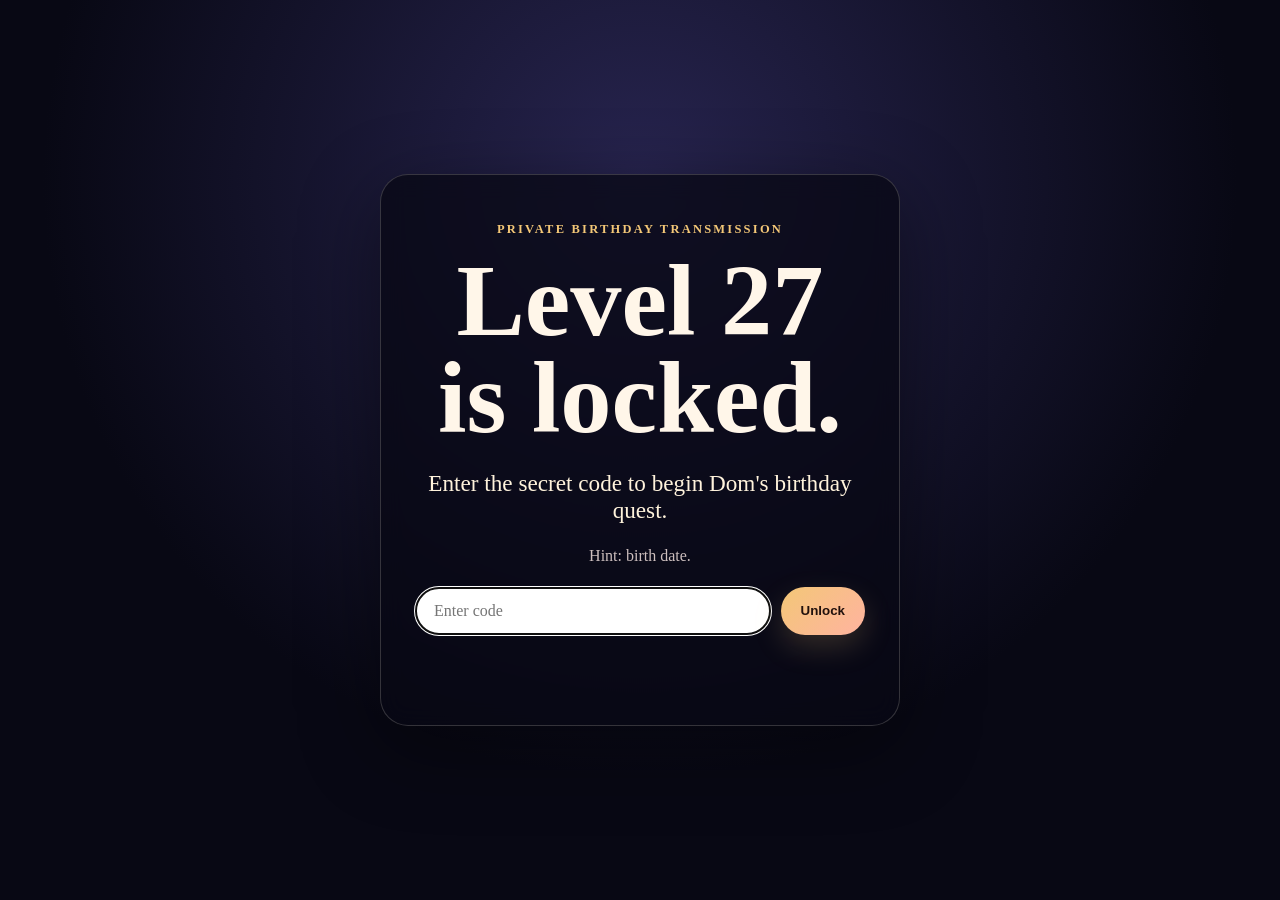
==== index.html @ f822d078 "Add files via upload" ====
<!doctype html>
<html lang="en">
<head>
  <meta charset="utf-8" />
  <meta name="viewport" content="width=device-width, initial-scale=1" />
  <title>Dom's 27th Birthday Quest</title>
  <meta name="description" content="A tiny birthday quest for Dom." />
  <link rel="stylesheet" href="style.css" />
</head>
<body>
  <div class="noise"></div>
  <div class="stars" aria-hidden="true"></div>
  <div id="toast" class="toast" aria-live="polite"></div>

  <section id="gate" class="gate screen active">
    <div class="gate-card">
      <p class="eyebrow">Private birthday transmission</p>
      <h1>Level 27 is locked.</h1>
      <p class="lede">Enter the secret code to begin Dom's birthday quest.</p>
      <p class="hint">Hint: birth date.</p>
      <form id="gateForm" class="gate-form" autocomplete="off">
        <label for="passcode" class="sr-only">Birthday passcode</label>
        <input id="passcode" name="passcode" inputmode="numeric" pattern="[0-9]*" placeholder="Enter code" aria-label="Birthday passcode" />
        <button type="submit">Unlock</button>
      </form>
      <p id="gateError" class="gate-error" aria-live="polite"></p>
    </div>
  </section>

  <main id="site" class="site" hidden>
    <header class="hero panel">
      <nav class="topbar">
        <span>Dom's Birthday Quest</span>
        <button id="soundToggle" class="tiny-btn" type="button" aria-pressed="false">sound: off</button>
      </nav>
      <div class="hero-content">
        <p class="eyebrow">27 on the 27th</p>
        <h1><span>26</span><b>→</b><span>27</span></h1>
        <p class="lede">Congratulations Bub. You have officially unlocked Level 27.</p>
        <p class="soft">Four presents. Four tiny challenges. Lots of questionable puns.</p>
        <a class="primary" href="#progress">Begin the quest</a>
      </div>
      <button class="easter muffin" type="button" data-egg="Muffin located. Very important side quest complete.">🧁</button>
      <button class="easter heart" type="button" data-egg="Achievement unlocked: World's best bub.">♡</button>
    </header>

    <section id="progress" class="progress panel compact">
      <p class="eyebrow">Quest progress</p>
      <div class="stars-row" aria-label="Gift progress">
        <div class="quest-star" data-star="1">1</div>
        <div class="quest-line"></div>
        <div class="quest-star" data-star="2">2</div>
        <div class="quest-line"></div>
        <div class="quest-star" data-star="3">3</div>
        <div class="quest-line"></div>
        <div class="quest-star" data-star="4">4</div>
      </div>
      <p class="soft">Light the four stars to unlock the final birthday surprise.</p>
    </section>

    <section class="gift panel" id="gift1">
      <div class="gift-copy">
        <p class="tag">Gift 1</p>
        <h2>Craft your own adventure.</h2>
        <p>First puzzle: help this suspicious lump become something slightly less lumpy.</p>
        <p class="soft">Tap the pottery wheel until it behaves.</p>
        <button class="primary challenge" data-unlock="gift1">Spin the wheel</button>
      </div>
      <div class="interactive clay-card">
        <div class="wheel" id="wheel"><div class="clay">☕</div></div>
        <div class="locked reveal" id="reveal-gift1">
          <p class="eyebrow">Unlocked</p>
          <h3>Craft & Soul, Manly</h3>
          <p>2 hour pottery session for Dom and a friend.</p>
          <p class="pun">Because you deserve wholesome chaos with clay.</p>
        </div>
      </div>
    </section>

    <section class="gift panel reverse" id="gift2">
      <div class="gift-copy">
        <p class="tag">Gift 2</p>
        <h2>Case File #270627</h2>
        <p>A crime thriller mystery. No spoilers, except the present.</p>
        <p class="soft">Solve the tiny case to unlock the Kindle stash.</p>
      </div>
      <div class="interactive case-file">
        <div class="paper">
          <p class="eyebrow">Puzzle</p>
          <p>The killer always lies.</p>
          <p>The chef never lies.</p>
          <p>Who stole the birthday cake?</p>
          <div class="answer-row">
            <input id="caseAnswer" placeholder="Your answer" />
            <button class="primary" id="caseSubmit" type="button">Submit</button>
          </div>
          <p id="caseFeedback" class="feedback"></p>
        </div>
        <div class="kindle locked reveal" id="reveal-gift2">
          <p class="eyebrow">Case closed</p>
          <h3>$100 Amazon Kindle Voucher</h3>
          <p>For twisty crime thrillers on the new Kindle.</p>
          <p class="pun">I promise not to ask “who did it?” every 12 seconds. Maybe.</p>
        </div>
      </div>
    </section>

    <section class="gift panel" id="gift3">
      <div class="gift-copy">
        <p class="tag">Gift 3</p>
        <h2>Dinner, but make it fancy.</h2>
        <p>There is a reservation card. It is being dramatic.</p>
        <p class="soft">Flip the card to reveal where we're going.</p>
        <button class="primary" id="flipDinner" type="button">Flip card</button>
      </div>
      <div class="interactive dinner-scene">
        <div class="reservation-card" id="dinnerCard">
          <div class="card-face front">Scratch-ish<br><span>tap to reveal</span></div>
          <div class="card-face back">
            <p class="eyebrow">Unlocked</p>
            <h3>Grill Americano</h3>
            <p>A very nice dinner for us.</p>
            <p class="pun">Dress code: looking cute. You win by default.</p>
          </div>
        </div>
      </div>
    </section>

    <section class="gift panel final-lock" id="gift4">
      <div class="gift-copy">
        <p class="tag">Gift 4</p>
        <h2>The big one.</h2>
        <p>The fourth star needs all the others lit first.</p>
        <p class="soft">When the first three gifts are unlocked, the sky will know what to do.</p>
        <button class="primary" id="finalButton" type="button" disabled>Reveal final gift</button>
      </div>
      <div class="interactive constellation-box">
        <svg viewBox="0 0 320 240" class="constellation" aria-hidden="true">
          <path id="constellationPath" d="M160 22 L50 210 L270 210 Z M118 210 L118 130 L202 130 L202 210 M124 130 L160 80 L196 130" />
          <circle cx="160" cy="22" r="4"/><circle cx="50" cy="210" r="4"/><circle cx="270" cy="210" r="4"/>
          <circle cx="118" cy="130" r="4"/><circle cx="202" cy="130" r="4"/><circle cx="160" cy="80" r="4"/>
        </svg>
        <p class="soft">A shape is hiding in the stars...</p>
      </div>
    </section>

    <section class="reveal-trip panel" id="trip" hidden>
      <p class="eyebrow">Final reveal</p>
      <h2>Tiny home escape</h2>
      <p class="lede">Under the stars. In the bush. Just us.</p>
      <div class="photo-grid">
        <figure><img src="assets/aframe-night.png" alt="A-frame tiny home under the stars"/><figcaption>Stars included</figcaption></figure>
        <figure><img src="assets/bathroom.png" alt="Luxury indoor bath"/><figcaption>Indoor bath energy</figcaption></figure>
        <figure><img src="assets/aframe-day.png" alt="A-frame tiny home in the bush"/><figcaption>Hunter Valley-ish, but mystery mode</figcaption></figure>
      </div>
      <div class="booking-card">
        <p class="eyebrow">Booking unlocked</p>
        <h3>A-frame tiny home stay</h3>
        <p>A proper little getaway with bush, baths, stars, and absolutely no meetings.</p>
        <p class="pun">Tiny home. Big bub behaviour.</p>
      </div>
    </section>

    <section class="ending panel compact">
      <h2>Happy 27th Birthday, Dom.</h2>
      <p>Thank you for making ordinary days feel like the good bit.</p>
      <p>I hope 27 is soft, funny, adventurous, and full of things that make you feel very loved.</p>
      <p class="signoff">Love always,<br/>Nick</p>
      <button class="easter cookie" type="button" data-egg="Emergency muffin reserves have been found.">🍪</button>
    </section>
  </main>
  <script src="script.js"></script>
</body>
</html>
---- style.css ----
:root{
  --bg:#080814; --ink:#fff6e9; --muted:#cdbfbe; --gold:#f3c777; --pink:#ff9fad; --berry:#6f2d4a; --card:rgba(255,246,233,.08); --line:rgba(255,246,233,.18); --shadow:0 22px 80px rgba(0,0,0,.45);
}
*{box-sizing:border-box} html{scroll-behavior:smooth} body{margin:0;font-family: ui-serif, Georgia, Cambria, "Times New Roman", serif;background:radial-gradient(circle at 20% 10%,#252247 0,#0a0918 42%,#04040b 100%);color:var(--ink);overflow-x:hidden}.sr-only{position:absolute;left:-9999px}.noise{position:fixed;inset:0;pointer-events:none;opacity:.1;background-image:url("data:image/svg+xml,%3Csvg viewBox='0 0 250 250' xmlns='http://www.w3.org/2000/svg'%3E%3Cfilter id='n'%3E%3CfeTurbulence type='fractalNoise' baseFrequency='.75' numOctaves='3' stitchTiles='stitch'/%3E%3C/filter%3E%3Crect width='100%25' height='100%25' filter='url(%23n)' opacity='.55'/%3E%3C/svg%3E");z-index:5}.stars{position:fixed;inset:0;pointer-events:none;background-image:radial-gradient(#fff 1px,transparent 1px),radial-gradient(#f3c777 1px,transparent 1px);background-size:110px 110px,170px 170px;background-position:0 0,40px 60px;opacity:.35;animation:floatStars 32s linear infinite}@keyframes floatStars{to{background-position:0 -600px,40px -540px}}.screen{min-height:100svh;display:grid;place-items:center;padding:24px}.gate{position:fixed;inset:0;z-index:20;background:radial-gradient(circle at 50% 20%,#27244f,#080814 62%)}.gate:not(.active){display:none}.gate-card{width:min(520px,100%);padding:34px;border:1px solid var(--line);border-radius:28px;background:rgba(8,8,20,.76);box-shadow:var(--shadow);text-align:center;backdrop-filter:blur(12px)}.eyebrow{font-size:.78rem;text-transform:uppercase;letter-spacing:.18em;color:var(--gold);font-weight:700}.gate h1,.hero h1{font-size:clamp(2.6rem,9vw,6.4rem);line-height:.95;margin:.15em 0}.lede{font-size:clamp(1.12rem,2vw,1.45rem);color:#fff3dc}.soft,.hint{color:var(--muted)}.gate-form{display:flex;gap:10px;margin-top:22px}.gate-form input{flex:1;min-width:0;border:1px solid var(--line);border-radius:999px;background:#fff;color:#111;padding:14px 18px;font:inherit}.gate-form button,.primary,.tiny-btn{border:0;border-radius:999px;background:linear-gradient(135deg,var(--gold),#ffb3a0);color:#21110d;padding:14px 20px;font-weight:800;cursor:pointer;text-decoration:none;display:inline-flex;align-items:center;justify-content:center;box-shadow:0 12px 30px rgba(243,199,119,.18)}.gate-error,.feedback{min-height:24px;color:#ffb3a0}.site{opacity:0;transition:opacity .5s}.site.live{opacity:1}.panel{min-height:100svh;padding:72px clamp(18px,5vw,82px);display:grid;grid-template-columns:1fr;align-items:center;position:relative;border-bottom:1px solid rgba(255,255,255,.08)}.compact{min-height:auto;padding-block:52px;text-align:center}.hero{text-align:center;overflow:hidden}.hero:before{content:"";position:absolute;inset:10% -20% auto;height:75%;background:radial-gradient(circle at 50% 65%,rgba(255,159,173,.22),transparent 38%),radial-gradient(circle at 50% 100%,rgba(243,199,119,.18),transparent 35%);filter:blur(2px)}.topbar{position:absolute;top:18px;left:clamp(18px,5vw,82px);right:clamp(18px,5vw,82px);display:flex;justify-content:space-between;align-items:center;font-family:ui-sans-serif,system-ui}.tiny-btn{padding:8px 12px;background:rgba(255,255,255,.08);border:1px solid var(--line);color:var(--ink);box-shadow:none}.hero-content{position:relative;z-index:1}.hero h1 span:first-child{color:#b6a7a9}.hero h1 b{font-size:.55em;color:var(--pink);padding:0 .12em}.easter{position:absolute;border:1px solid var(--line);background:rgba(255,255,255,.08);border-radius:999px;width:46px;height:46px;display:grid;place-items:center;cursor:pointer;backdrop-filter:blur(12px);z-index:2}.muffin{left:8%;bottom:16%}.heart{right:10%;top:23%}.cookie{right:14%;bottom:18%}.toast{position:fixed;left:50%;bottom:24px;transform:translateX(-50%) translateY(20px);z-index:30;opacity:0;background:#fff;color:#170c15;border-radius:999px;padding:12px 18px;box-shadow:var(--shadow);font-family:ui-sans-serif,system-ui;transition:.25s}.toast.show{opacity:1;transform:translateX(-50%) translateY(0)}.stars-row{display:flex;align-items:center;justify-content:center;gap:10px;margin:26px auto}.quest-star{width:58px;height:58px;display:grid;place-items:center;clip-path:polygon(50% 0,61% 35%,98% 35%,68% 57%,79% 91%,50% 70%,21% 91%,32% 57%,2% 35%,39% 35%);background:rgba(255,255,255,.1);border:1px solid var(--line);color:var(--ink);font-weight:900}.quest-star.lit{background:linear-gradient(135deg,var(--gold),#fff0b0);color:#3b1d0d;filter:drop-shadow(0 0 18px rgba(243,199,119,.7))}.quest-line{width:min(90px,10vw);height:1px;background:var(--line)}.gift{grid-template-columns: minmax(0, .78fr) minmax(0, 1fr);gap:clamp(24px,6vw,70px)}.gift.reverse{grid-template-columns:minmax(0,1fr) minmax(0,.78fr)}.gift.reverse .gift-copy{order:2}.tag{display:inline-block;background:var(--berry);padding:8px 12px;border-radius:10px;color:#ffeef4;text-transform:uppercase;letter-spacing:.12em;font-size:.75rem;font-family:ui-sans-serif,system-ui;font-weight:800}.gift h2,.reveal-trip h2,.ending h2{font-size:clamp(2.4rem,6vw,5rem);line-height:1;margin:.2em 0}.gift p{font-size:1.1rem}.interactive{min-height:390px;border:1px solid var(--line);border-radius:30px;background:linear-gradient(180deg,rgba(255,255,255,.11),rgba(255,255,255,.04));box-shadow:var(--shadow);padding:24px;position:relative;overflow:hidden}.clay-card{display:grid;place-items:center}.wheel{width:230px;height:230px;border-radius:50%;background:radial-gradient(circle,#b9a097,#503b38 58%,#211515 61%);display:grid;place-items:center;box-shadow:inset 0 0 50px rgba(0,0,0,.5);transition:transform .8s}.wheel.spin{animation:spin .9s ease-in-out}@keyframes spin{to{transform:rotate(720deg)}}.clay{font-size:58px;filter:sepia(.4)}.reveal{opacity:0;transform:translateY(12px);pointer-events:none;transition:.5s;position:absolute;inset:auto 24px 24px;background:#fff;color:#21110d;border-radius:24px;padding:22px;box-shadow:var(--shadow)}.reveal.unlocked{opacity:1;transform:none;pointer-events:auto}.reveal h3{font-size:clamp(1.8rem,4vw,3rem);margin:.1em 0}.reveal .eyebrow{color:#7a3a25}.pun{font-style:italic;color:#755047}.case-file{display:grid;grid-template-columns:1fr 1fr;gap:18px}.paper{background:#f2dfbd;color:#2b1c13;border-radius:18px;padding:22px;box-shadow:inset 0 0 0 1px rgba(0,0,0,.12);transform:rotate(-1deg)}.answer-row{display:flex;gap:8px;margin-top:16px}.answer-row input{flex:1;min-width:0;border:1px solid #b79673;border-radius:12px;padding:12px;font:inherit}.answer-row button{padding:10px 14px}.kindle{position:relative;inset:auto;background:#efece8;color:#111;display:grid;align-content:center;text-align:center;min-height:100%}.dinner-scene{display:grid;place-items:center;background:radial-gradient(circle at 70% 20%,rgba(255,202,113,.3),transparent 25%),linear-gradient(135deg,#1a0f0f,#361b20)}.reservation-card{width:min(350px,90%);height:260px;position:relative;transform-style:preserve-3d;transition:transform .7s}.reservation-card.flipped{transform:rotateY(180deg)}.card-face{position:absolute;inset:0;display:grid;place-items:center;text-align:center;padding:24px;border-radius:20px;backface-visibility:hidden;background:#ead9bb;color:#22140e;box-shadow:var(--shadow);font-size:2rem}.card-face span{font-size:1rem;color:#6a4438}.card-face.back{transform:rotateY(180deg);display:block}.card-face.back h3{font-size:2.5rem}.constellation-box{display:grid;place-items:center;background:radial-gradient(circle,#1a1840,#080814)}.constellation{width:min(430px,92%);height:auto}.constellation path,.constellation circle{fill:none;stroke:rgba(255,246,233,.25);stroke-width:2;stroke-dasharray:900;stroke-dashoffset:900;transition:stroke-dashoffset 2s,stroke .5s}.constellation circle{fill:rgba(255,246,233,.2);stroke:none}.constellation.active path{stroke-dashoffset:0;stroke:var(--gold);filter:drop-shadow(0 0 9px var(--gold))}.constellation.active circle{fill:var(--gold);filter:drop-shadow(0 0 9px var(--gold))}button:disabled{opacity:.45;cursor:not-allowed}.reveal-trip{text-align:center}.photo-grid{display:grid;grid-template-columns:repeat(3,1fr);gap:18px;margin:34px auto;max-width:1120px}.photo-grid figure{margin:0;background:rgba(255,255,255,.08);border:1px solid var(--line);border-radius:24px;overflow:hidden;box-shadow:var(--shadow);transform:rotate(var(--r,0deg))}.photo-grid figure:nth-child(1){--r:-1deg}.photo-grid figure:nth-child(2){--r:1deg}.photo-grid img{width:100%;height:320px;object-fit:cover;display:block}.photo-grid figcaption{padding:12px;color:var(--muted)}.booking-card{max-width:680px;margin:20px auto 0;background:#f0dfbf;color:#20130e;border-radius:24px;padding:30px;box-shadow:var(--shadow)}.booking-card .eyebrow{color:#7a3a25}.booking-card h3{font-size:2.3rem;margin:.2em 0}.ending{text-align:center;min-height:80svh}.signoff{font-size:1.4rem;color:var(--gold)}@media (max-width:820px){.gate-form,.answer-row{flex-direction:column}.gift,.gift.reverse{grid-template-columns:1fr}.gift.reverse .gift-copy{order:0}.interactive{min-height:320px}.case-file{grid-template-columns:1fr}.kindle{min-height:260px}.photo-grid{grid-template-columns:1fr}.photo-grid img{height:260px}.panel{padding-block:62px}.hero h1{font-size:5rem}.topbar{font-size:.85rem}.muffin{bottom:8%;left:6%}.heart{top:auto;bottom:8%;right:6%}}
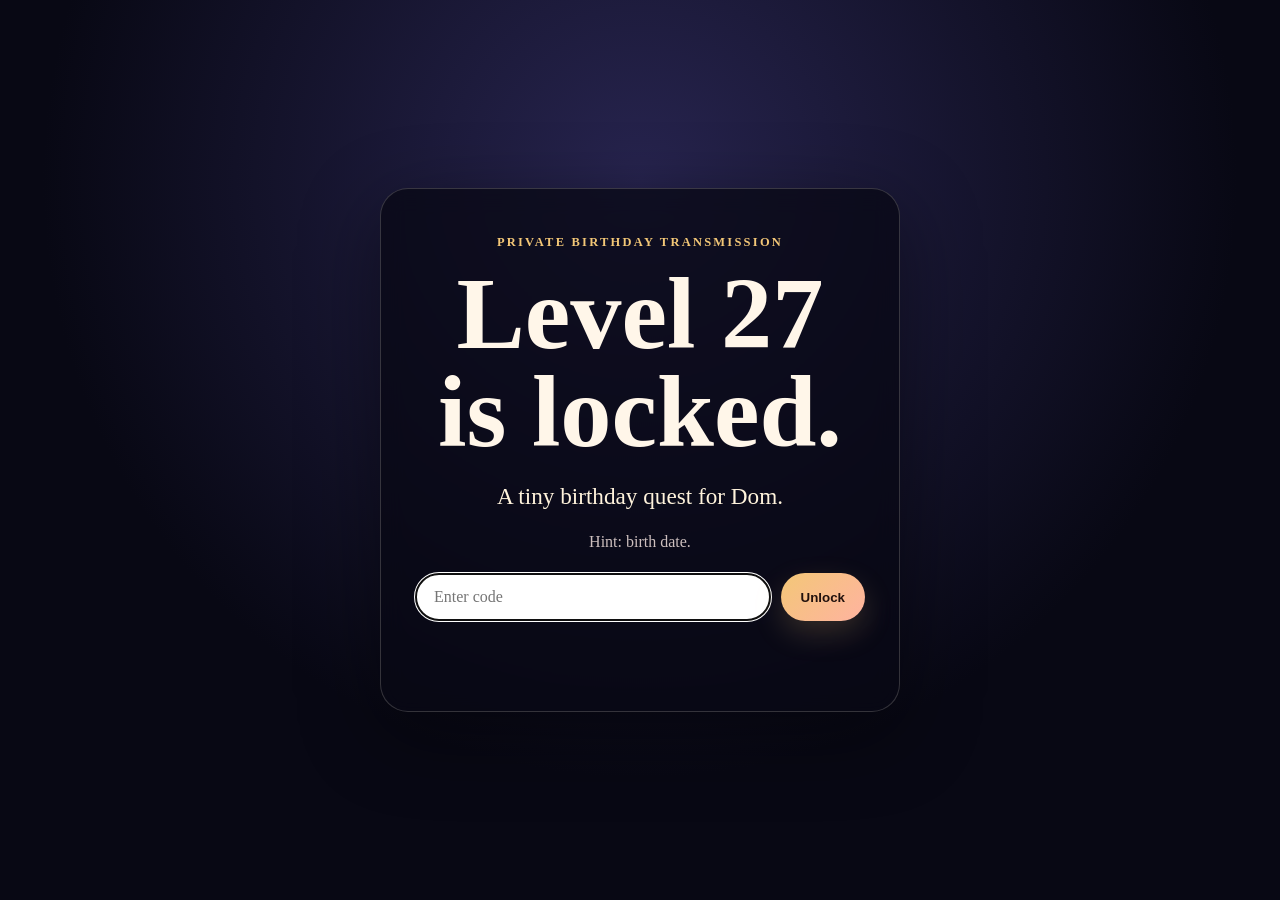
==== commit d940c3bf: "Add files via upload" ====
--- a/index.html
+++ b/index.html
@@ -16,7 +16,7 @@
     <div class="gate-card">
       <p class="eyebrow">Private birthday transmission</p>
       <h1>Level 27 is locked.</h1>
-      <p class="lede">Enter the secret code to begin Dom's birthday quest.</p>
+      <p class="lede">A tiny birthday quest for Dom.</p>
       <p class="hint">Hint: birth date.</p>
       <form id="gateForm" class="gate-form" autocomplete="off">
         <label for="passcode" class="sr-only">Birthday passcode</label>
@@ -36,12 +36,12 @@
       <div class="hero-content">
         <p class="eyebrow">27 on the 27th</p>
         <h1><span>26</span><b>→</b><span>27</span></h1>
-        <p class="lede">Congratulations Bub. You have officially unlocked Level 27.</p>
+        <p class="lede">Congratulations Dom. You've officially unlocked Level 27.</p>
         <p class="soft">Four presents. Four tiny challenges. Lots of questionable puns.</p>
         <a class="primary" href="#progress">Begin the quest</a>
       </div>
       <button class="easter muffin" type="button" data-egg="Muffin located. Very important side quest complete.">🧁</button>
-      <button class="easter heart" type="button" data-egg="Achievement unlocked: World's best bub.">♡</button>
+      <button class="easter heart" type="button" data-egg="Achievement unlocked: Big muffin energy detected.">♡</button>
     </header>
 
     <section id="progress" class="progress panel compact">
@@ -81,15 +81,16 @@
       <div class="gift-copy">
         <p class="tag">Gift 2</p>
         <h2>Case File #270627</h2>
-        <p>A crime thriller mystery. No spoilers, except the present.</p>
-        <p class="soft">Solve the tiny case to unlock the Kindle stash.</p>
+        <p>A cosy little crime-thriller case. No scary difficulty, just suspiciously good vibes.</p>
+        <p class="soft">Solve the case to unlock the Kindle stash.</p>
       </div>
       <div class="interactive case-file">
         <div class="paper">
           <p class="eyebrow">Puzzle</p>
-          <p>The killer always lies.</p>
-          <p>The chef never lies.</p>
-          <p>Who stole the birthday cake?</p>
+          <p>Clue 1: I keep Dom saying “just one more chapter”.</p>
+          <p>Clue 2: I am usually full of suspects, secrets, and dramatic reveals.</p>
+          <p>Clue 3: I am exactly what a new Kindle was born for.</p>
+          <p><strong>What am I?</strong></p>
           <div class="answer-row">
             <input id="caseAnswer" placeholder="Your answer" />
             <button class="primary" id="caseSubmit" type="button">Submit</button>
@@ -110,18 +111,18 @@
         <p class="tag">Gift 3</p>
         <h2>Dinner, but make it fancy.</h2>
         <p>There is a reservation card. It is being dramatic.</p>
-        <p class="soft">Flip the card to reveal where we're going.</p>
-        <button class="primary" id="flipDinner" type="button">Flip card</button>
+        <p class="soft">Scratch the gold card to reveal where we're going.</p>
       </div>
       <div class="interactive dinner-scene">
-        <div class="reservation-card" id="dinnerCard">
-          <div class="card-face front">Scratch-ish<br><span>tap to reveal</span></div>
-          <div class="card-face back">
+        <div class="scratch-card" id="scratchCard">
+          <div class="scratch-reveal">
             <p class="eyebrow">Unlocked</p>
             <h3>Grill Americano</h3>
             <p>A very nice dinner for us.</p>
             <p class="pun">Dress code: looking cute. You win by default.</p>
           </div>
+          <canvas id="scratchCanvas" aria-label="Scratch to reveal dinner gift"></canvas>
+          <p class="scratch-hint">Scratch here, detective Dom.</p>
         </div>
       </div>
     </section>
@@ -131,8 +132,16 @@
         <p class="tag">Gift 4</p>
         <h2>The big one.</h2>
         <p>The fourth star needs all the others lit first.</p>
-        <p class="soft">When the first three gifts are unlocked, the sky will know what to do.</p>
-        <button class="primary" id="finalButton" type="button" disabled>Reveal final gift</button>
+        <p class="soft">When the first three gifts are unlocked, solve the final sky clue.</p>
+        <div class="final-puzzle" id="finalPuzzle" hidden>
+          <p>Final clue: not city lights, not fairy lights — the best ceiling for a tiny adventure.</p>
+          <div class="answer-row">
+            <input id="finalAnswer" placeholder="Your answer" />
+            <button class="primary" id="finalSubmit" type="button">Unlock</button>
+          </div>
+          <p id="finalFeedback" class="feedback"></p>
+        </div>
+        <button class="primary" id="finalButton" type="button" disabled hidden>Reveal final gift</button>
       </div>
       <div class="interactive constellation-box">
         <svg viewBox="0 0 320 240" class="constellation" aria-hidden="true">
@@ -157,7 +166,7 @@
         <p class="eyebrow">Booking unlocked</p>
         <h3>A-frame tiny home stay</h3>
         <p>A proper little getaway with bush, baths, stars, and absolutely no meetings.</p>
-        <p class="pun">Tiny home. Big bub behaviour.</p>
+        <p class="pun">Tiny home. Big muffin energy.</p>
       </div>
     </section>
 
--- a/style.css
+++ b/style.css
@@ -2,3 +2,6 @@
   --bg:#080814; --ink:#fff6e9; --muted:#cdbfbe; --gold:#f3c777; --pink:#ff9fad; --berry:#6f2d4a; --card:rgba(255,246,233,.08); --line:rgba(255,246,233,.18); --shadow:0 22px 80px rgba(0,0,0,.45);
 }
 *{box-sizing:border-box} html{scroll-behavior:smooth} body{margin:0;font-family: ui-serif, Georgia, Cambria, "Times New Roman", serif;background:radial-gradient(circle at 20% 10%,#252247 0,#0a0918 42%,#04040b 100%);color:var(--ink);overflow-x:hidden}.sr-only{position:absolute;left:-9999px}.noise{position:fixed;inset:0;pointer-events:none;opacity:.1;background-image:url("data:image/svg+xml,%3Csvg viewBox='0 0 250 250' xmlns='http://www.w3.org/2000/svg'%3E%3Cfilter id='n'%3E%3CfeTurbulence type='fractalNoise' baseFrequency='.75' numOctaves='3' stitchTiles='stitch'/%3E%3C/filter%3E%3Crect width='100%25' height='100%25' filter='url(%23n)' opacity='.55'/%3E%3C/svg%3E");z-index:5}.stars{position:fixed;inset:0;pointer-events:none;background-image:radial-gradient(#fff 1px,transparent 1px),radial-gradient(#f3c777 1px,transparent 1px);background-size:110px 110px,170px 170px;background-position:0 0,40px 60px;opacity:.35;animation:floatStars 32s linear infinite}@keyframes floatStars{to{background-position:0 -600px,40px -540px}}.screen{min-height:100svh;display:grid;place-items:center;padding:24px}.gate{position:fixed;inset:0;z-index:20;background:radial-gradient(circle at 50% 20%,#27244f,#080814 62%)}.gate:not(.active){display:none}.gate-card{width:min(520px,100%);padding:34px;border:1px solid var(--line);border-radius:28px;background:rgba(8,8,20,.76);box-shadow:var(--shadow);text-align:center;backdrop-filter:blur(12px)}.eyebrow{font-size:.78rem;text-transform:uppercase;letter-spacing:.18em;color:var(--gold);font-weight:700}.gate h1,.hero h1{font-size:clamp(2.6rem,9vw,6.4rem);line-height:.95;margin:.15em 0}.lede{font-size:clamp(1.12rem,2vw,1.45rem);color:#fff3dc}.soft,.hint{color:var(--muted)}.gate-form{display:flex;gap:10px;margin-top:22px}.gate-form input{flex:1;min-width:0;border:1px solid var(--line);border-radius:999px;background:#fff;color:#111;padding:14px 18px;font:inherit}.gate-form button,.primary,.tiny-btn{border:0;border-radius:999px;background:linear-gradient(135deg,var(--gold),#ffb3a0);color:#21110d;padding:14px 20px;font-weight:800;cursor:pointer;text-decoration:none;display:inline-flex;align-items:center;justify-content:center;box-shadow:0 12px 30px rgba(243,199,119,.18)}.gate-error,.feedback{min-height:24px;color:#ffb3a0}.site{opacity:0;transition:opacity .5s}.site.live{opacity:1}.panel{min-height:100svh;padding:72px clamp(18px,5vw,82px);display:grid;grid-template-columns:1fr;align-items:center;position:relative;border-bottom:1px solid rgba(255,255,255,.08)}.compact{min-height:auto;padding-block:52px;text-align:center}.hero{text-align:center;overflow:hidden}.hero:before{content:"";position:absolute;inset:10% -20% auto;height:75%;background:radial-gradient(circle at 50% 65%,rgba(255,159,173,.22),transparent 38%),radial-gradient(circle at 50% 100%,rgba(243,199,119,.18),transparent 35%);filter:blur(2px)}.topbar{position:absolute;top:18px;left:clamp(18px,5vw,82px);right:clamp(18px,5vw,82px);display:flex;justify-content:space-between;align-items:center;font-family:ui-sans-serif,system-ui}.tiny-btn{padding:8px 12px;background:rgba(255,255,255,.08);border:1px solid var(--line);color:var(--ink);box-shadow:none}.hero-content{position:relative;z-index:1}.hero h1 span:first-child{color:#b6a7a9}.hero h1 b{font-size:.55em;color:var(--pink);padding:0 .12em}.easter{position:absolute;border:1px solid var(--line);background:rgba(255,255,255,.08);border-radius:999px;width:46px;height:46px;display:grid;place-items:center;cursor:pointer;backdrop-filter:blur(12px);z-index:2}.muffin{left:8%;bottom:16%}.heart{right:10%;top:23%}.cookie{right:14%;bottom:18%}.toast{position:fixed;left:50%;bottom:24px;transform:translateX(-50%) translateY(20px);z-index:30;opacity:0;background:#fff;color:#170c15;border-radius:999px;padding:12px 18px;box-shadow:var(--shadow);font-family:ui-sans-serif,system-ui;transition:.25s}.toast.show{opacity:1;transform:translateX(-50%) translateY(0)}.stars-row{display:flex;align-items:center;justify-content:center;gap:10px;margin:26px auto}.quest-star{width:58px;height:58px;display:grid;place-items:center;clip-path:polygon(50% 0,61% 35%,98% 35%,68% 57%,79% 91%,50% 70%,21% 91%,32% 57%,2% 35%,39% 35%);background:rgba(255,255,255,.1);border:1px solid var(--line);color:var(--ink);font-weight:900}.quest-star.lit{background:linear-gradient(135deg,var(--gold),#fff0b0);color:#3b1d0d;filter:drop-shadow(0 0 18px rgba(243,199,119,.7))}.quest-line{width:min(90px,10vw);height:1px;background:var(--line)}.gift{grid-template-columns: minmax(0, .78fr) minmax(0, 1fr);gap:clamp(24px,6vw,70px)}.gift.reverse{grid-template-columns:minmax(0,1fr) minmax(0,.78fr)}.gift.reverse .gift-copy{order:2}.tag{display:inline-block;background:var(--berry);padding:8px 12px;border-radius:10px;color:#ffeef4;text-transform:uppercase;letter-spacing:.12em;font-size:.75rem;font-family:ui-sans-serif,system-ui;font-weight:800}.gift h2,.reveal-trip h2,.ending h2{font-size:clamp(2.4rem,6vw,5rem);line-height:1;margin:.2em 0}.gift p{font-size:1.1rem}.interactive{min-height:390px;border:1px solid var(--line);border-radius:30px;background:linear-gradient(180deg,rgba(255,255,255,.11),rgba(255,255,255,.04));box-shadow:var(--shadow);padding:24px;position:relative;overflow:hidden}.clay-card{display:grid;place-items:center}.wheel{width:230px;height:230px;border-radius:50%;background:radial-gradient(circle,#b9a097,#503b38 58%,#211515 61%);display:grid;place-items:center;box-shadow:inset 0 0 50px rgba(0,0,0,.5);transition:transform .8s}.wheel.spin{animation:spin .9s ease-in-out}@keyframes spin{to{transform:rotate(720deg)}}.clay{font-size:58px;filter:sepia(.4)}.reveal{opacity:0;transform:translateY(12px);pointer-events:none;transition:.5s;position:absolute;inset:auto 24px 24px;background:#fff;color:#21110d;border-radius:24px;padding:22px;box-shadow:var(--shadow)}.reveal.unlocked{opacity:1;transform:none;pointer-events:auto}.reveal h3{font-size:clamp(1.8rem,4vw,3rem);margin:.1em 0}.reveal .eyebrow{color:#7a3a25}.pun{font-style:italic;color:#755047}.case-file{display:grid;grid-template-columns:1fr 1fr;gap:18px}.paper{background:#f2dfbd;color:#2b1c13;border-radius:18px;padding:22px;box-shadow:inset 0 0 0 1px rgba(0,0,0,.12);transform:rotate(-1deg)}.answer-row{display:flex;gap:8px;margin-top:16px}.answer-row input{flex:1;min-width:0;border:1px solid #b79673;border-radius:12px;padding:12px;font:inherit}.answer-row button{padding:10px 14px}.kindle{position:relative;inset:auto;background:#efece8;color:#111;display:grid;align-content:center;text-align:center;min-height:100%}.dinner-scene{display:grid;place-items:center;background:radial-gradient(circle at 70% 20%,rgba(255,202,113,.3),transparent 25%),linear-gradient(135deg,#1a0f0f,#361b20)}.reservation-card{width:min(350px,90%);height:260px;position:relative;transform-style:preserve-3d;transition:transform .7s}.reservation-card.flipped{transform:rotateY(180deg)}.card-face{position:absolute;inset:0;display:grid;place-items:center;text-align:center;padding:24px;border-radius:20px;backface-visibility:hidden;background:#ead9bb;color:#22140e;box-shadow:var(--shadow);font-size:2rem}.card-face span{font-size:1rem;color:#6a4438}.card-face.back{transform:rotateY(180deg);display:block}.card-face.back h3{font-size:2.5rem}.constellation-box{display:grid;place-items:center;background:radial-gradient(circle,#1a1840,#080814)}.constellation{width:min(430px,92%);height:auto}.constellation path,.constellation circle{fill:none;stroke:rgba(255,246,233,.25);stroke-width:2;stroke-dasharray:900;stroke-dashoffset:900;transition:stroke-dashoffset 2s,stroke .5s}.constellation circle{fill:rgba(255,246,233,.2);stroke:none}.constellation.active path{stroke-dashoffset:0;stroke:var(--gold);filter:drop-shadow(0 0 9px var(--gold))}.constellation.active circle{fill:var(--gold);filter:drop-shadow(0 0 9px var(--gold))}button:disabled{opacity:.45;cursor:not-allowed}.reveal-trip{text-align:center}.photo-grid{display:grid;grid-template-columns:repeat(3,1fr);gap:18px;margin:34px auto;max-width:1120px}.photo-grid figure{margin:0;background:rgba(255,255,255,.08);border:1px solid var(--line);border-radius:24px;overflow:hidden;box-shadow:var(--shadow);transform:rotate(var(--r,0deg))}.photo-grid figure:nth-child(1){--r:-1deg}.photo-grid figure:nth-child(2){--r:1deg}.photo-grid img{width:100%;height:320px;object-fit:cover;display:block}.photo-grid figcaption{padding:12px;color:var(--muted)}.booking-card{max-width:680px;margin:20px auto 0;background:#f0dfbf;color:#20130e;border-radius:24px;padding:30px;box-shadow:var(--shadow)}.booking-card .eyebrow{color:#7a3a25}.booking-card h3{font-size:2.3rem;margin:.2em 0}.ending{text-align:center;min-height:80svh}.signoff{font-size:1.4rem;color:var(--gold)}@media (max-width:820px){.gate-form,.answer-row{flex-direction:column}.gift,.gift.reverse{grid-template-columns:1fr}.gift.reverse .gift-copy{order:0}.interactive{min-height:320px}.case-file{grid-template-columns:1fr}.kindle{min-height:260px}.photo-grid{grid-template-columns:1fr}.photo-grid img{height:260px}.panel{padding-block:62px}.hero h1{font-size:5rem}.topbar{font-size:.85rem}.muffin{bottom:8%;left:6%}.heart{top:auto;bottom:8%;right:6%}}
+
+/* updates: real scratch card + final puzzle */
+.scratch-card{width:min(380px,94%);height:280px;position:relative;border-radius:22px;overflow:hidden;box-shadow:var(--shadow);background:#ead9bb;color:#22140e}.scratch-reveal{position:absolute;inset:0;display:flex;flex-direction:column;align-items:center;justify-content:center;text-align:center;padding:24px}.scratch-reveal h3{font-size:2.5rem;margin:.1em 0}.scratch-reveal .eyebrow{color:#7a3a25}.scratch-card canvas{position:absolute;inset:0;z-index:2;touch-action:none;cursor:crosshair;transition:opacity .6s}.scratch-card canvas.finished{opacity:0;pointer-events:none}.scratch-hint{position:absolute;left:0;right:0;bottom:10px;text-align:center;color:rgba(34,20,14,.72);z-index:3;font-size:.9rem;pointer-events:none}.scratch-card canvas.finished + .scratch-hint{display:none}.final-puzzle{margin-top:18px;padding:18px;border:1px solid var(--line);border-radius:20px;background:rgba(255,255,255,.06)}.final-puzzle .answer-row{margin-top:10px}.final-puzzle input{flex:1;min-width:0;border:1px solid var(--line);border-radius:999px;background:#fff;color:#111;padding:12px 16px;font:inherit}.final-puzzle button{padding:12px 16px}.photo-grid img{background:rgba(255,255,255,.08)}
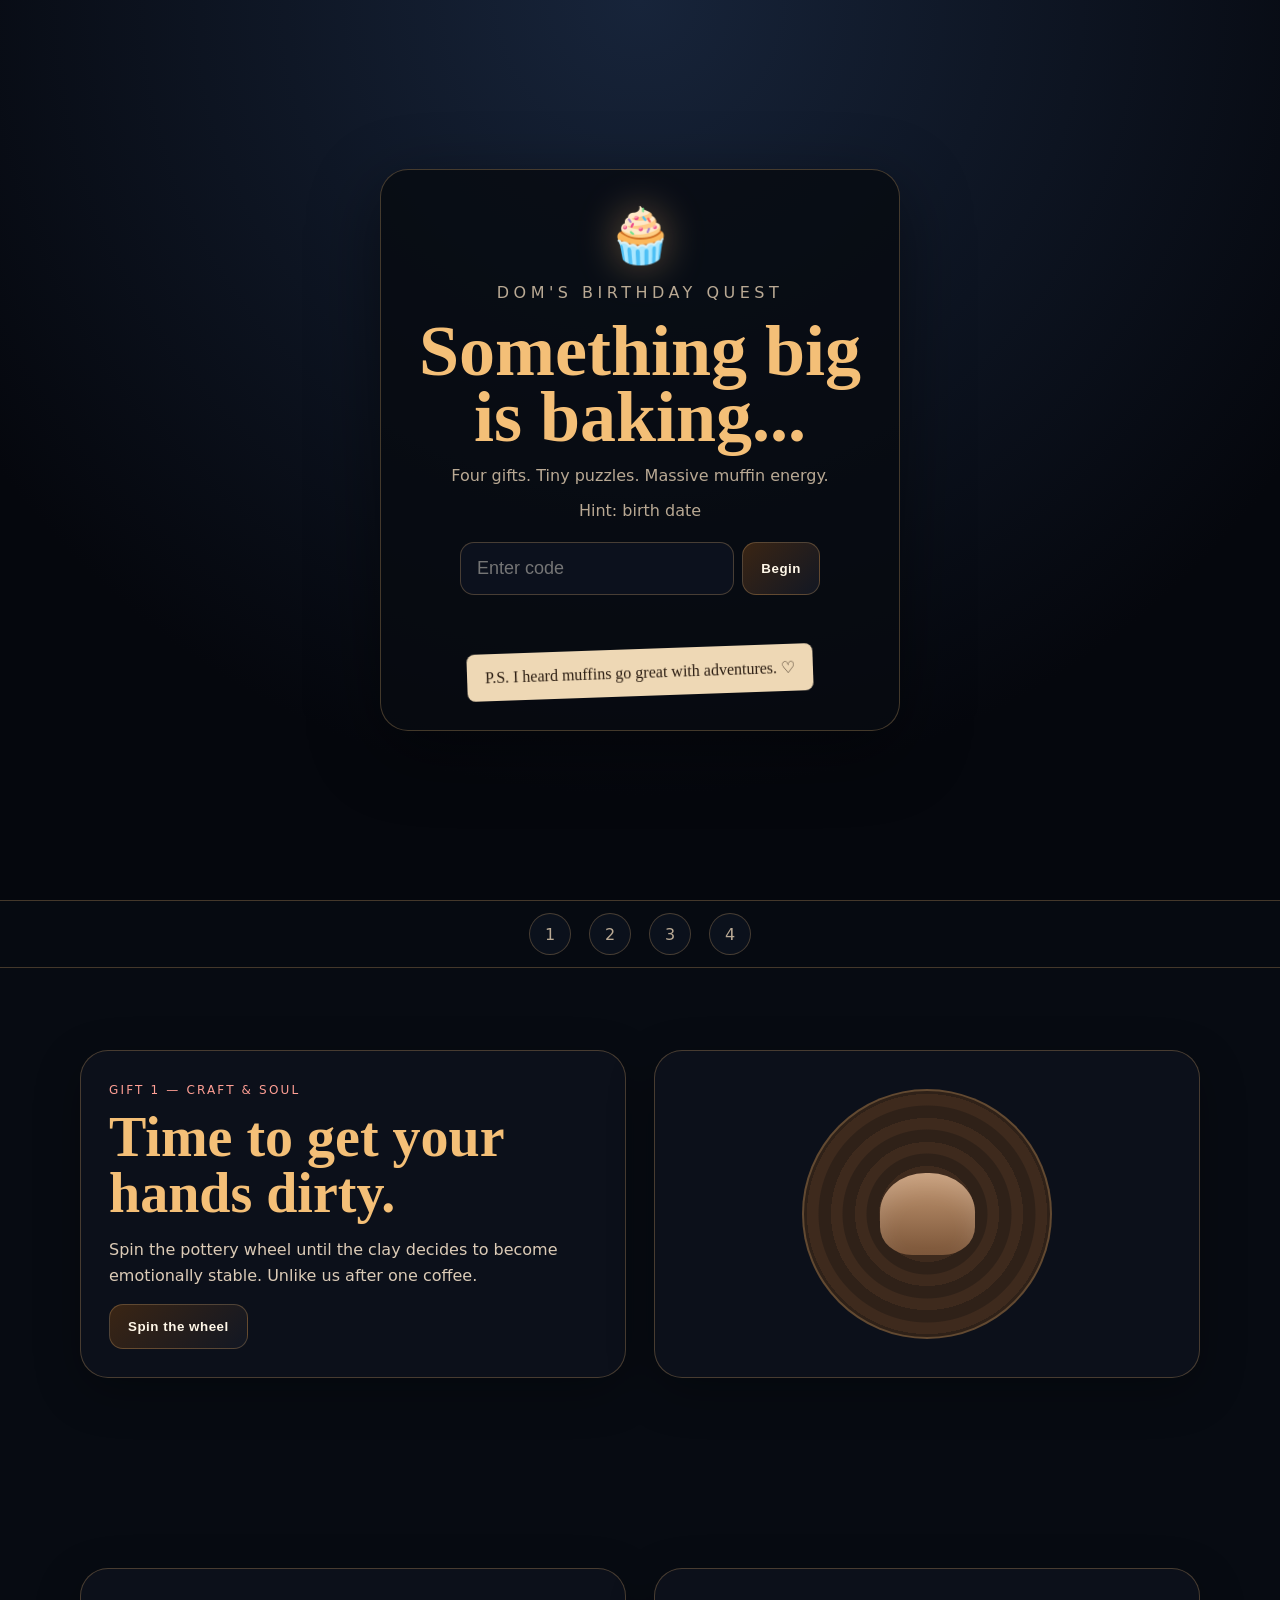
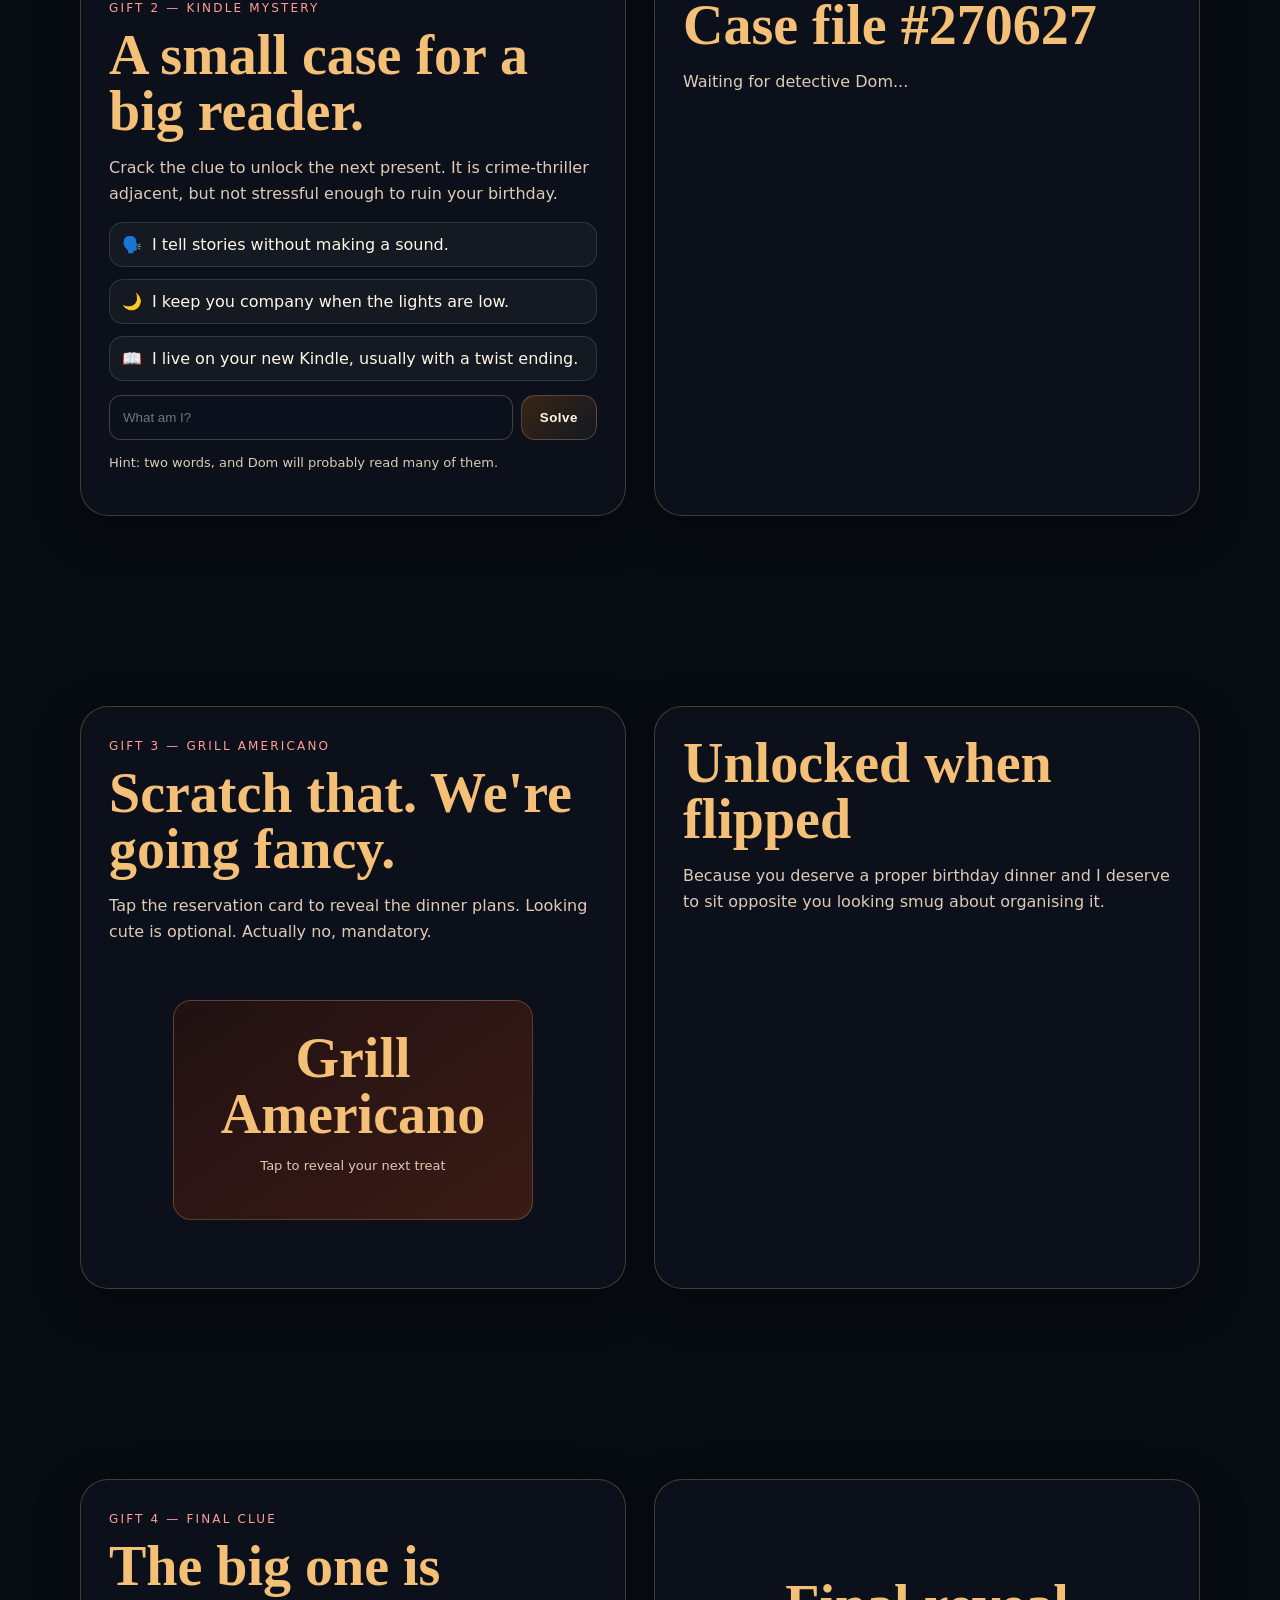
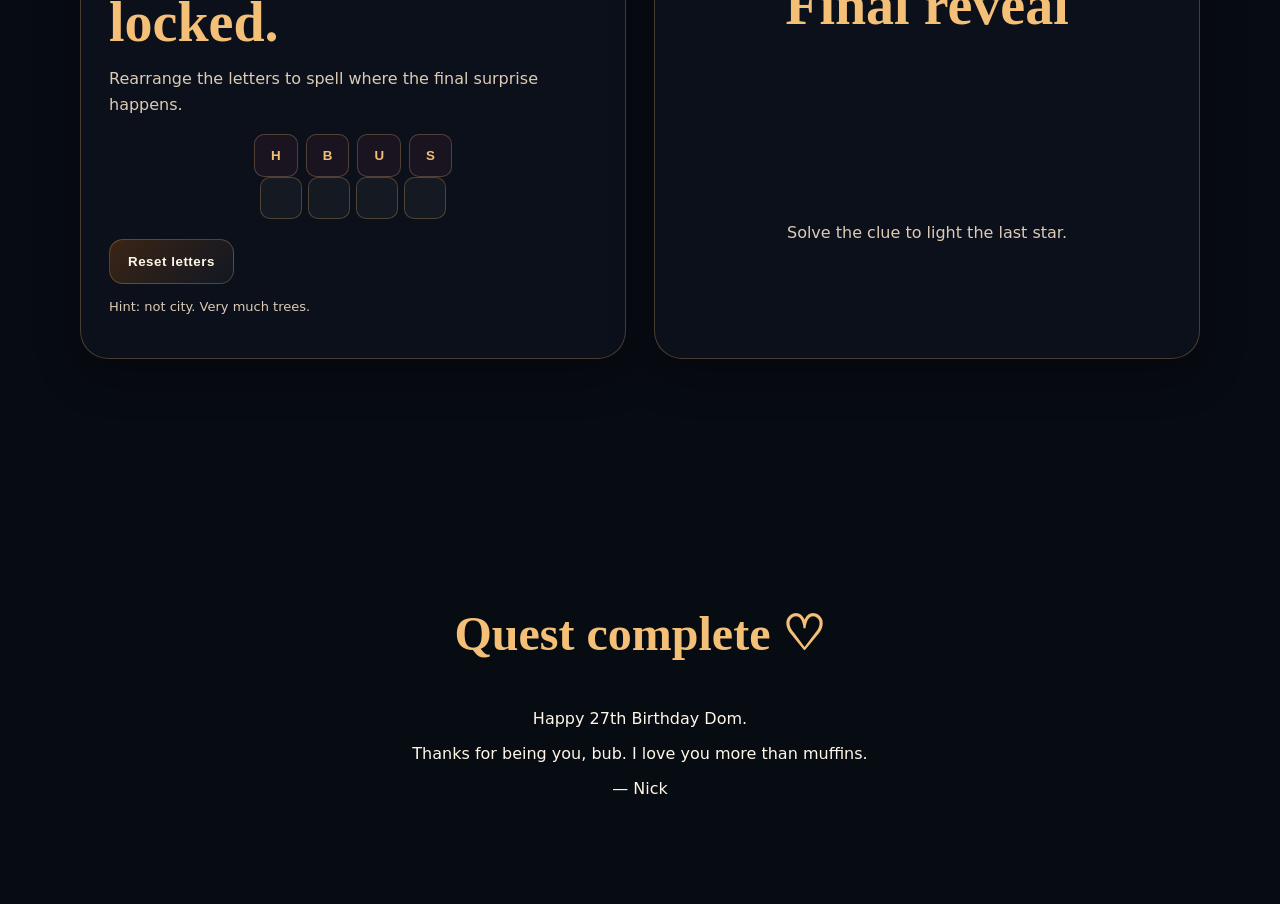
==== commit c205bb2e: "Rename index 3.html to index.html" ====
--- a/index.html
+++ b/index.html
@@ -1,183 +1,41 @@
 <!doctype html>
 <html lang="en">
 <head>
-  <meta charset="utf-8" />
-  <meta name="viewport" content="width=device-width, initial-scale=1" />
-  <title>Dom's 27th Birthday Quest</title>
-  <meta name="description" content="A tiny birthday quest for Dom." />
-  <link rel="stylesheet" href="style.css" />
+<meta charset="utf-8" />
+<meta name="viewport" content="width=device-width, initial-scale=1" />
+<title>Dom's 27th Birthday Quest</title>
+<style>
+:root{--bg:#070b12;--ink:#fff7e8;--gold:#f4bf77;--rose:#ff9f95;--muted:#b9a994;--card:rgba(15,19,29,.78);--line:rgba(244,191,119,.26);--green:#a9d18e;--blue:#9fc8ff}
+*{box-sizing:border-box}html{scroll-behavior:smooth}body{margin:0;background:var(--bg);color:var(--ink);font-family:ui-sans-serif,system-ui,-apple-system,BlinkMacSystemFont,"Segoe UI",sans-serif;overflow-x:hidden}body:before{content:"";position:fixed;inset:0;background:radial-gradient(circle at 20% 15%,rgba(255,197,120,.16),transparent 28%),radial-gradient(circle at 80% 10%,rgba(159,200,255,.12),transparent 28%),linear-gradient(180deg,#05070d,#0b1420 48%,#09070c);z-index:-3}body:after{content:"";position:fixed;inset:0;background-image:radial-gradient(#fff 1px,transparent 1px),radial-gradient(var(--gold) .8px,transparent .8px);background-size:87px 87px,131px 131px;background-position:4px 8px,40px 60px;opacity:.35;z-index:-2;animation:twinkle 8s ease-in-out infinite alternate}@keyframes twinkle{to{opacity:.55;transform:translateY(-6px)}}
+.lock{position:fixed;inset:0;z-index:99;display:grid;place-items:center;padding:24px;background:radial-gradient(circle at top,#17243a,#05070d 72%)}.lock.hide{opacity:0;pointer-events:none;transition:.6s}.lock-card{max-width:520px;width:100%;padding:34px 26px;border:1px solid var(--line);border-radius:28px;background:rgba(8,11,18,.83);box-shadow:0 20px 70px rgba(0,0,0,.45);text-align:center}.muffin{font-size:54px;filter:drop-shadow(0 0 20px rgba(244,191,119,.4))}.lock h1{font-family:Georgia,serif;font-size:clamp(38px,8vw,72px);line-height:.92;margin:10px 0;color:var(--gold)}.lock p{color:var(--muted);font-size:16px}.pass{display:flex;gap:8px;margin:22px auto 10px;max-width:360px}.pass input{flex:1;min-width:0;border:1px solid var(--line);background:#0c111d;color:var(--ink);padding:15px 16px;border-radius:14px;font-size:18px;outline:none}.pass button,.btn{border:1px solid var(--line);background:linear-gradient(135deg,#3a2514,#121723);color:var(--ink);padding:14px 18px;border-radius:14px;cursor:pointer;font-weight:800;letter-spacing:.04em}.error{height:22px;color:var(--rose);font-size:14px}.note{margin-top:22px;background:#eed8b5;color:#2b1d12;display:inline-block;padding:14px 18px;border-radius:8px;transform:rotate(-2deg);font-family:Georgia,serif}
+.hero{min-height:100vh;display:grid;place-items:center;text-align:center;padding:90px 20px 50px;position:relative}.hero:before{content:"";position:absolute;inset:auto 0 0;height:45%;background:linear-gradient(transparent,rgba(0,0,0,.6)),radial-gradient(ellipse at center bottom,rgba(244,191,119,.18),transparent 55%);z-index:-1}.eyebrow{color:var(--gold);letter-spacing:.28em;text-transform:uppercase;font-size:12px}.hero h2{font-family:Georgia,serif;font-size:clamp(54px,11vw,132px);line-height:.9;margin:18px 0;color:#ffe8c2;text-shadow:0 0 25px rgba(244,191,119,.25)}.hero .sub{font-size:clamp(18px,3vw,25px);color:#f3d7b5}.chips{display:flex;flex-wrap:wrap;justify-content:center;gap:12px;margin:26px 0}.chip{border:1px solid var(--line);border-radius:999px;padding:10px 14px;background:rgba(255,255,255,.05);color:#ffe0b0}.scroll{margin-top:18px;display:inline-block;color:var(--gold);text-decoration:none;border:1px solid var(--line);padding:13px 20px;border-radius:999px;background:rgba(0,0,0,.3)}
+.progress{position:sticky;top:0;z-index:20;background:rgba(7,11,18,.8);backdrop-filter:blur(12px);border-block:1px solid var(--line);padding:12px}.stars{display:flex;gap:18px;justify-content:center;align-items:center}.star{width:42px;height:42px;border:1px solid var(--line);border-radius:50%;display:grid;place-items:center;color:var(--muted);background:#0b111c}.star.done{background:radial-gradient(circle,var(--gold),#8f5727);color:#1b120b;box-shadow:0 0 22px rgba(244,191,119,.5)}
+section{padding:82px 20px}.wrap{max-width:1120px;margin:0 auto}.gift{display:grid;grid-template-columns:1fr 1fr;gap:28px;align-items:stretch;margin-bottom:26px}.card{border:1px solid var(--line);border-radius:28px;background:var(--card);box-shadow:0 14px 46px rgba(0,0,0,.28);padding:28px;position:relative;overflow:hidden}.card h3{font-family:Georgia,serif;color:var(--gold);font-size:clamp(30px,5vw,56px);line-height:1;margin:0 0 14px}.card p{color:#dccbb7;line-height:1.6}.label{display:inline-block;font-size:12px;letter-spacing:.18em;text-transform:uppercase;color:var(--rose);margin-bottom:12px}.voucher{margin-top:18px;padding:18px;border:1px dashed var(--gold);border-radius:18px;background:rgba(244,191,119,.08);display:none}.voucher.show{display:block;animation:pop .35s ease}@keyframes pop{from{transform:scale(.96);opacity:0}}
+.pot{min-height:320px;display:grid;place-items:center}.wheel{width:250px;height:250px;border-radius:50%;border:2px solid var(--line);display:grid;place-items:center;background:repeating-radial-gradient(circle,#2f2118 0 12px,#3e2a1d 13px 24px);cursor:pointer;transition:.4s}.wheel.spin{animation:spin 1s linear infinite}.clay{width:95px;height:82px;border-radius:48% 48% 34% 34%;background:linear-gradient(#c59a75,#7b5538);box-shadow:inset 0 12px 25px rgba(255,255,255,.12)}@keyframes spin{to{transform:rotate(360deg)}}
+.case{display:grid;gap:12px}.clue{display:flex;gap:10px;align-items:flex-start;border:1px solid rgba(255,255,255,.12);border-radius:14px;padding:12px;background:rgba(255,255,255,.04)}.answer{display:flex;gap:8px;margin-top:14px}.answer input{flex:1;background:#0b111c;border:1px solid var(--line);border-radius:12px;color:var(--ink);padding:13px}.small{font-size:13px;color:var(--muted)}
+.envelope{min-height:300px;display:grid;place-items:center}.invite{width:min(360px,100%);height:220px;perspective:1000px;cursor:pointer}.invite-inner{position:relative;width:100%;height:100%;transition:.7s;transform-style:preserve-3d}.invite.open .invite-inner{transform:rotateY(180deg)}.face{position:absolute;inset:0;backface-visibility:hidden;border:1px solid var(--line);border-radius:18px;display:grid;place-items:center;text-align:center;padding:22px;background:linear-gradient(145deg,#201112,#3a1b16)}.back{transform:rotateY(180deg);background:linear-gradient(145deg,#f1d8b1,#b9804d);color:#20110b}.back h4{font-family:Georgia,serif;font-size:32px;margin:0}.fake-scratch{font-size:13px;color:#f3d7b5;margin-top:12px}
+.constellation{display:grid;place-items:center;gap:18px}.tiles{display:flex;flex-wrap:wrap;gap:8px;justify-content:center}.tile{border:1px solid var(--line);background:#1a1420;color:var(--gold);border-radius:10px;padding:13px 16px;cursor:pointer;font-weight:900}.slotrow{display:flex;gap:6px;justify-content:center;min-height:48px;flex-wrap:wrap}.slot{width:42px;height:42px;border:1px solid var(--line);border-radius:10px;display:grid;place-items:center;background:rgba(255,255,255,.04);color:var(--ink)}.reveal{display:none}.reveal.show{display:block}.aframe{width:min(420px,90vw);height:330px;position:relative;margin:24px auto;background:linear-gradient(#111827,#090d14);clip-path:polygon(50% 0,100% 100%,0 100%);border:2px solid var(--gold);box-shadow:0 0 45px rgba(244,191,119,.25)}.aframe:before{content:"";position:absolute;left:34%;right:34%;bottom:0;height:48%;background:linear-gradient(#5a351c,#c47c37);box-shadow:0 0 30px rgba(244,191,119,.45)}.aframe:after{content:"";position:absolute;left:43%;right:43%;bottom:0;height:22%;background:#141414}.windows{position:absolute;left:38%;top:38%;width:24%;height:16%;border:2px solid #f7cf91;background:rgba(244,191,119,.45);box-shadow:0 0 18px rgba(244,191,119,.7)}.photo-grid{display:grid;grid-template-columns:repeat(3,1fr);gap:16px;margin-top:20px}.drawn{min-height:220px;border:1px solid var(--line);border-radius:22px;background:linear-gradient(160deg,rgba(255,255,255,.08),rgba(255,255,255,.02));display:grid;place-items:center;text-align:center;padding:20px}.bath-icon{font-size:58px}.footer{text-align:center;padding:90px 20px}.footer h3{font-family:Georgia,serif;color:var(--gold);font-size:48px}.egg{position:fixed;right:18px;bottom:18px;border:1px solid var(--line);border-radius:999px;padding:12px 14px;background:rgba(0,0,0,.65);cursor:pointer;z-index:30}.toast{position:fixed;left:50%;bottom:24px;transform:translateX(-50%) translateY(20px);opacity:0;background:#eed8b5;color:#22170d;padding:12px 18px;border-radius:999px;z-index:80;transition:.3s}.toast.show{opacity:1;transform:translateX(-50%) translateY(0)}
+@media(max-width:820px){.gift{grid-template-columns:1fr}.photo-grid{grid-template-columns:1fr}.hero{padding-top:70px}.stars{gap:8px}.star{width:36px;height:36px}.card{padding:22px}.pass{flex-direction:column}.pass button{width:100%}}
+</style>
 </head>
 <body>
-  <div class="noise"></div>
-  <div class="stars" aria-hidden="true"></div>
-  <div id="toast" class="toast" aria-live="polite"></div>
-
-  <section id="gate" class="gate screen active">
-    <div class="gate-card">
-      <p class="eyebrow">Private birthday transmission</p>
-      <h1>Level 27 is locked.</h1>
-      <p class="lede">A tiny birthday quest for Dom.</p>
-      <p class="hint">Hint: birth date.</p>
-      <form id="gateForm" class="gate-form" autocomplete="off">
-        <label for="passcode" class="sr-only">Birthday passcode</label>
-        <input id="passcode" name="passcode" inputmode="numeric" pattern="[0-9]*" placeholder="Enter code" aria-label="Birthday passcode" />
-        <button type="submit">Unlock</button>
-      </form>
-      <p id="gateError" class="gate-error" aria-live="polite"></p>
-    </div>
-  </section>
-
-  <main id="site" class="site" hidden>
-    <header class="hero panel">
-      <nav class="topbar">
-        <span>Dom's Birthday Quest</span>
-        <button id="soundToggle" class="tiny-btn" type="button" aria-pressed="false">sound: off</button>
-      </nav>
-      <div class="hero-content">
-        <p class="eyebrow">27 on the 27th</p>
-        <h1><span>26</span><b>→</b><span>27</span></h1>
-        <p class="lede">Congratulations Dom. You've officially unlocked Level 27.</p>
-        <p class="soft">Four presents. Four tiny challenges. Lots of questionable puns.</p>
-        <a class="primary" href="#progress">Begin the quest</a>
-      </div>
-      <button class="easter muffin" type="button" data-egg="Muffin located. Very important side quest complete.">🧁</button>
-      <button class="easter heart" type="button" data-egg="Achievement unlocked: Big muffin energy detected.">♡</button>
-    </header>
-
-    <section id="progress" class="progress panel compact">
-      <p class="eyebrow">Quest progress</p>
-      <div class="stars-row" aria-label="Gift progress">
-        <div class="quest-star" data-star="1">1</div>
-        <div class="quest-line"></div>
-        <div class="quest-star" data-star="2">2</div>
-        <div class="quest-line"></div>
-        <div class="quest-star" data-star="3">3</div>
-        <div class="quest-line"></div>
-        <div class="quest-star" data-star="4">4</div>
-      </div>
-      <p class="soft">Light the four stars to unlock the final birthday surprise.</p>
-    </section>
-
-    <section class="gift panel" id="gift1">
-      <div class="gift-copy">
-        <p class="tag">Gift 1</p>
-        <h2>Craft your own adventure.</h2>
-        <p>First puzzle: help this suspicious lump become something slightly less lumpy.</p>
-        <p class="soft">Tap the pottery wheel until it behaves.</p>
-        <button class="primary challenge" data-unlock="gift1">Spin the wheel</button>
-      </div>
-      <div class="interactive clay-card">
-        <div class="wheel" id="wheel"><div class="clay">☕</div></div>
-        <div class="locked reveal" id="reveal-gift1">
-          <p class="eyebrow">Unlocked</p>
-          <h3>Craft & Soul, Manly</h3>
-          <p>2 hour pottery session for Dom and a friend.</p>
-          <p class="pun">Because you deserve wholesome chaos with clay.</p>
-        </div>
-      </div>
-    </section>
-
-    <section class="gift panel reverse" id="gift2">
-      <div class="gift-copy">
-        <p class="tag">Gift 2</p>
-        <h2>Case File #270627</h2>
-        <p>A cosy little crime-thriller case. No scary difficulty, just suspiciously good vibes.</p>
-        <p class="soft">Solve the case to unlock the Kindle stash.</p>
-      </div>
-      <div class="interactive case-file">
-        <div class="paper">
-          <p class="eyebrow">Puzzle</p>
-          <p>Clue 1: I keep Dom saying “just one more chapter”.</p>
-          <p>Clue 2: I am usually full of suspects, secrets, and dramatic reveals.</p>
-          <p>Clue 3: I am exactly what a new Kindle was born for.</p>
-          <p><strong>What am I?</strong></p>
-          <div class="answer-row">
-            <input id="caseAnswer" placeholder="Your answer" />
-            <button class="primary" id="caseSubmit" type="button">Submit</button>
-          </div>
-          <p id="caseFeedback" class="feedback"></p>
-        </div>
-        <div class="kindle locked reveal" id="reveal-gift2">
-          <p class="eyebrow">Case closed</p>
-          <h3>$100 Amazon Kindle Voucher</h3>
-          <p>For twisty crime thrillers on the new Kindle.</p>
-          <p class="pun">I promise not to ask “who did it?” every 12 seconds. Maybe.</p>
-        </div>
-      </div>
-    </section>
-
-    <section class="gift panel" id="gift3">
-      <div class="gift-copy">
-        <p class="tag">Gift 3</p>
-        <h2>Dinner, but make it fancy.</h2>
-        <p>There is a reservation card. It is being dramatic.</p>
-        <p class="soft">Scratch the gold card to reveal where we're going.</p>
-      </div>
-      <div class="interactive dinner-scene">
-        <div class="scratch-card" id="scratchCard">
-          <div class="scratch-reveal">
-            <p class="eyebrow">Unlocked</p>
-            <h3>Grill Americano</h3>
-            <p>A very nice dinner for us.</p>
-            <p class="pun">Dress code: looking cute. You win by default.</p>
-          </div>
-          <canvas id="scratchCanvas" aria-label="Scratch to reveal dinner gift"></canvas>
-          <p class="scratch-hint">Scratch here, detective Dom.</p>
-        </div>
-      </div>
-    </section>
-
-    <section class="gift panel final-lock" id="gift4">
-      <div class="gift-copy">
-        <p class="tag">Gift 4</p>
-        <h2>The big one.</h2>
-        <p>The fourth star needs all the others lit first.</p>
-        <p class="soft">When the first three gifts are unlocked, solve the final sky clue.</p>
-        <div class="final-puzzle" id="finalPuzzle" hidden>
-          <p>Final clue: not city lights, not fairy lights — the best ceiling for a tiny adventure.</p>
-          <div class="answer-row">
-            <input id="finalAnswer" placeholder="Your answer" />
-            <button class="primary" id="finalSubmit" type="button">Unlock</button>
-          </div>
-          <p id="finalFeedback" class="feedback"></p>
-        </div>
-        <button class="primary" id="finalButton" type="button" disabled hidden>Reveal final gift</button>
-      </div>
-      <div class="interactive constellation-box">
-        <svg viewBox="0 0 320 240" class="constellation" aria-hidden="true">
-          <path id="constellationPath" d="M160 22 L50 210 L270 210 Z M118 210 L118 130 L202 130 L202 210 M124 130 L160 80 L196 130" />
-          <circle cx="160" cy="22" r="4"/><circle cx="50" cy="210" r="4"/><circle cx="270" cy="210" r="4"/>
-          <circle cx="118" cy="130" r="4"/><circle cx="202" cy="130" r="4"/><circle cx="160" cy="80" r="4"/>
-        </svg>
-        <p class="soft">A shape is hiding in the stars...</p>
-      </div>
-    </section>
-
-    <section class="reveal-trip panel" id="trip" hidden>
-      <p class="eyebrow">Final reveal</p>
-      <h2>Tiny home escape</h2>
-      <p class="lede">Under the stars. In the bush. Just us.</p>
-      <div class="photo-grid">
-        <figure><img src="assets/aframe-night.png" alt="A-frame tiny home under the stars"/><figcaption>Stars included</figcaption></figure>
-        <figure><img src="assets/bathroom.png" alt="Luxury indoor bath"/><figcaption>Indoor bath energy</figcaption></figure>
-        <figure><img src="assets/aframe-day.png" alt="A-frame tiny home in the bush"/><figcaption>Hunter Valley-ish, but mystery mode</figcaption></figure>
-      </div>
-      <div class="booking-card">
-        <p class="eyebrow">Booking unlocked</p>
-        <h3>A-frame tiny home stay</h3>
-        <p>A proper little getaway with bush, baths, stars, and absolutely no meetings.</p>
-        <p class="pun">Tiny home. Big muffin energy.</p>
-      </div>
-    </section>
-
-    <section class="ending panel compact">
-      <h2>Happy 27th Birthday, Dom.</h2>
-      <p>Thank you for making ordinary days feel like the good bit.</p>
-      <p>I hope 27 is soft, funny, adventurous, and full of things that make you feel very loved.</p>
-      <p class="signoff">Love always,<br/>Nick</p>
-      <button class="easter cookie" type="button" data-egg="Emergency muffin reserves have been found.">🍪</button>
-    </section>
-  </main>
-  <script src="script.js"></script>
+<div class="lock" id="lock"><div class="lock-card"><div class="muffin">🧁</div><p class="eyebrow">Dom's Birthday Quest</p><h1>Something big is baking...</h1><p>Four gifts. Tiny puzzles. Massive muffin energy.</p><p class="small">Hint: birth date</p><form class="pass" id="passForm"><input id="pass" type="text" inputmode="numeric" autocomplete="off" placeholder="Enter code"><button>Begin</button></form><div class="error" id="err"></div><div class="note">P.S. I heard muffins go great with adventures. ♡</div></div></div>
+<main id="site" aria-hidden="true">
+<section class="hero"><div><p class="eyebrow">27 on the 27th</p><h2>Happy Birthday<br>Dom ♡</h2><p class="sub">Welcome to your very official, very unserious birthday quest.</p><div class="chips"><span class="chip">🧁 Big muffin energy</span><span class="chip">✨ No stress</span><span class="chip">🕵️ Mild detective work</span><span class="chip">♡ All love</span></div><a href="#gift1" class="scroll">Let's begin ↓</a></div></section>
+<div class="progress"><div class="stars"><span id="s1" class="star">1</span><span id="s2" class="star">2</span><span id="s3" class="star">3</span><span id="s4" class="star">4</span></div></div>
+<section id="gift1"><div class="wrap gift"><div class="card"><span class="label">Gift 1 — Craft & Soul</span><h3>Time to get your hands dirty.</h3><p>Spin the pottery wheel until the clay decides to become emotionally stable. Unlike us after one coffee.</p><button class="btn" id="spinBtn">Spin the wheel</button><div class="voucher" id="v1"><strong>Unlocked:</strong><br>Craft & Soul Manly — 2 hour pottery session for Dom + a friend. Good times, questionable mugs.</div></div><div class="card pot"><div class="wheel" id="wheel"><div class="clay"></div></div></div></div></section>
+<section id="gift2"><div class="wrap gift"><div class="card"><span class="label">Gift 2 — Kindle mystery</span><h3>A small case for a big reader.</h3><p>Crack the clue to unlock the next present. It is crime-thriller adjacent, but not stressful enough to ruin your birthday.</p><div class="case"><div class="clue">🗣️ <span>I tell stories without making a sound.</span></div><div class="clue">🌙 <span>I keep you company when the lights are low.</span></div><div class="clue">📖 <span>I live on your new Kindle, usually with a twist ending.</span></div></div><div class="answer"><input id="riddle" placeholder="What am I?"><button class="btn" id="riddleBtn">Solve</button></div><p class="small">Hint: two words, and Dom will probably read many of them.</p></div><div class="card"><h3>Case file #270627</h3><p id="caseText">Waiting for detective Dom...</p><div class="voucher" id="v2"><strong>Case closed:</strong><br>$100 Amazon Kindle voucher — for twisty crime thrillers, suspicious husbands, and “one more chapter” lies.</div></div></div></section>
+<section id="gift3"><div class="wrap gift"><div class="card"><span class="label">Gift 3 — Grill Americano</span><h3>Scratch that. We're going fancy.</h3><p>Tap the reservation card to reveal the dinner plans. Looking cute is optional. Actually no, mandatory.</p><div class="envelope"><div class="invite" id="invite"><div class="invite-inner"><div class="face"><div><h3>Grill Americano</h3><p class="fake-scratch">Tap to reveal your next treat</p></div></div><div class="face back"><div><h4>Dinner for two</h4><p>A voucher for us to use at Grill Americano for a very nice dinner.</p><p>Good food. Good wine. Best company.</p></div></div></div></div></div></div><div class="card"><h3>Unlocked when flipped</h3><p>Because you deserve a proper birthday dinner and I deserve to sit opposite you looking smug about organising it.</p><div class="voucher" id="v3"><strong>Reservation energy activated:</strong><br>Grill Americano voucher for us. Date night: pending.</div></div></div></section>
+<section id="gift4"><div class="wrap gift"><div class="card"><span class="label">Gift 4 — final clue</span><h3>The big one is locked.</h3><p>Rearrange the letters to spell where the final surprise happens.</p><div class="tiles" id="tiles"></div><div class="slotrow" id="slots"></div><button class="btn" id="resetTiles" style="margin-top:14px">Reset letters</button><p class="small">Hint: not city. Very much trees.</p></div><div class="card constellation"><h3>Final reveal</h3><p id="finalHint">Solve the clue to light the last star.</p><div class="reveal" id="v4"><div class="aframe"><div class="windows"></div></div><h3>Our little escape.</h3><p>Under the stars. In the bush. Just us.</p><div class="photo-grid"><div class="drawn"><div><div class="bath-icon">🏡</div><strong>A-frame tiny home</strong><p>Hunter Valley-ish, but mystery mode.</p></div></div><div class="drawn"><div><div class="bath-icon">🛁</div><strong>Indoor bath energy</strong><p>Luxury soak. Zero responsibilities.</p></div></div><div class="drawn"><div><div class="bath-icon">✨</div><strong>Stars included</strong><p>Outdoor bath, bush sounds, big cosy vibes.</p></div></div></div><div class="voucher show"><strong>Final gift:</strong><br>A tiny home stay in the bush, under the stars, with indoor and outdoor baths. Happy birthday, bub.</div></div></div></div></section>
+<section class="footer"><h3>Quest complete ♡</h3><p>Happy 27th Birthday Dom.</p><p>Thanks for being you, bub. I love you more than muffins.</p><p>— Nick</p></section>
+</main><button class="egg" id="egg">🧁</button><div class="toast" id="toast">Achievement unlocked: Big muffin energy</div>
+<script>
+const ok=['2706','270627','0627','27'];const lock=document.getElementById('lock'),site=document.getElementById('site');document.getElementById('passForm').addEventListener('submit',e=>{e.preventDefault();const v=document.getElementById('pass').value.trim();if(ok.includes(v)){lock.classList.add('hide');site.removeAttribute('aria-hidden');setTimeout(()=>lock.remove(),650)}else{document.getElementById('err').textContent='Close, but the birthday gods say try again.'}});
+function done(n){document.getElementById('s'+n).classList.add('done')}document.getElementById('spinBtn').onclick=()=>{wheel.classList.add('spin');setTimeout(()=>{wheel.classList.remove('spin');v1.classList.add('show');done(1)},1200)};
+document.getElementById('riddleBtn').onclick=()=>{let a=riddle.value.toLowerCase().trim();if(['crime thriller','thriller','book','novel','crime novel','story'].includes(a)){caseText.textContent='Brilliant, detective Dom.';v2.classList.add('show');done(2)}else{caseText.textContent='Not quite. Think: what you read on a Kindle when someone definitely did it.'}};
+invite.onclick=()=>{invite.classList.add('open');v3.classList.add('show');done(3)};
+const word='BUSH';let letters=['H','B','U','S'];const tiles=document.getElementById('tiles'),slots=document.getElementById('slots');let picked=[];function render(){tiles.innerHTML='';letters.forEach((l,i)=>{if(!picked.includes(i)){let b=document.createElement('button');b.className='tile';b.textContent=l;b.onclick=()=>{picked.push(i);render();check()};tiles.appendChild(b)}});slots.innerHTML='';picked.forEach(i=>{let s=document.createElement('span');s.className='slot';s.textContent=letters[i];slots.appendChild(s)});for(let i=picked.length;i<word.length;i++){let s=document.createElement('span');s.className='slot';slots.appendChild(s)}}function check(){let ans=picked.map(i=>letters[i]).join('');if(ans.length===4){if(ans===word){finalHint.textContent='You got it.';v4.classList.add('show');done(4);setTimeout(()=>document.getElementById('v4').scrollIntoView({behavior:'smooth'}),250)}else{finalHint.textContent='Tiny detour. Reset and try again, muffin.'}}}resetTiles.onclick=()=>{picked=[];finalHint.textContent='Solve the clue to light the last star.';render()};render();
+egg.onclick=()=>{toast.classList.add('show');setTimeout(()=>toast.classList.remove('show'),2200)};
+</script>
 </body>
 </html>
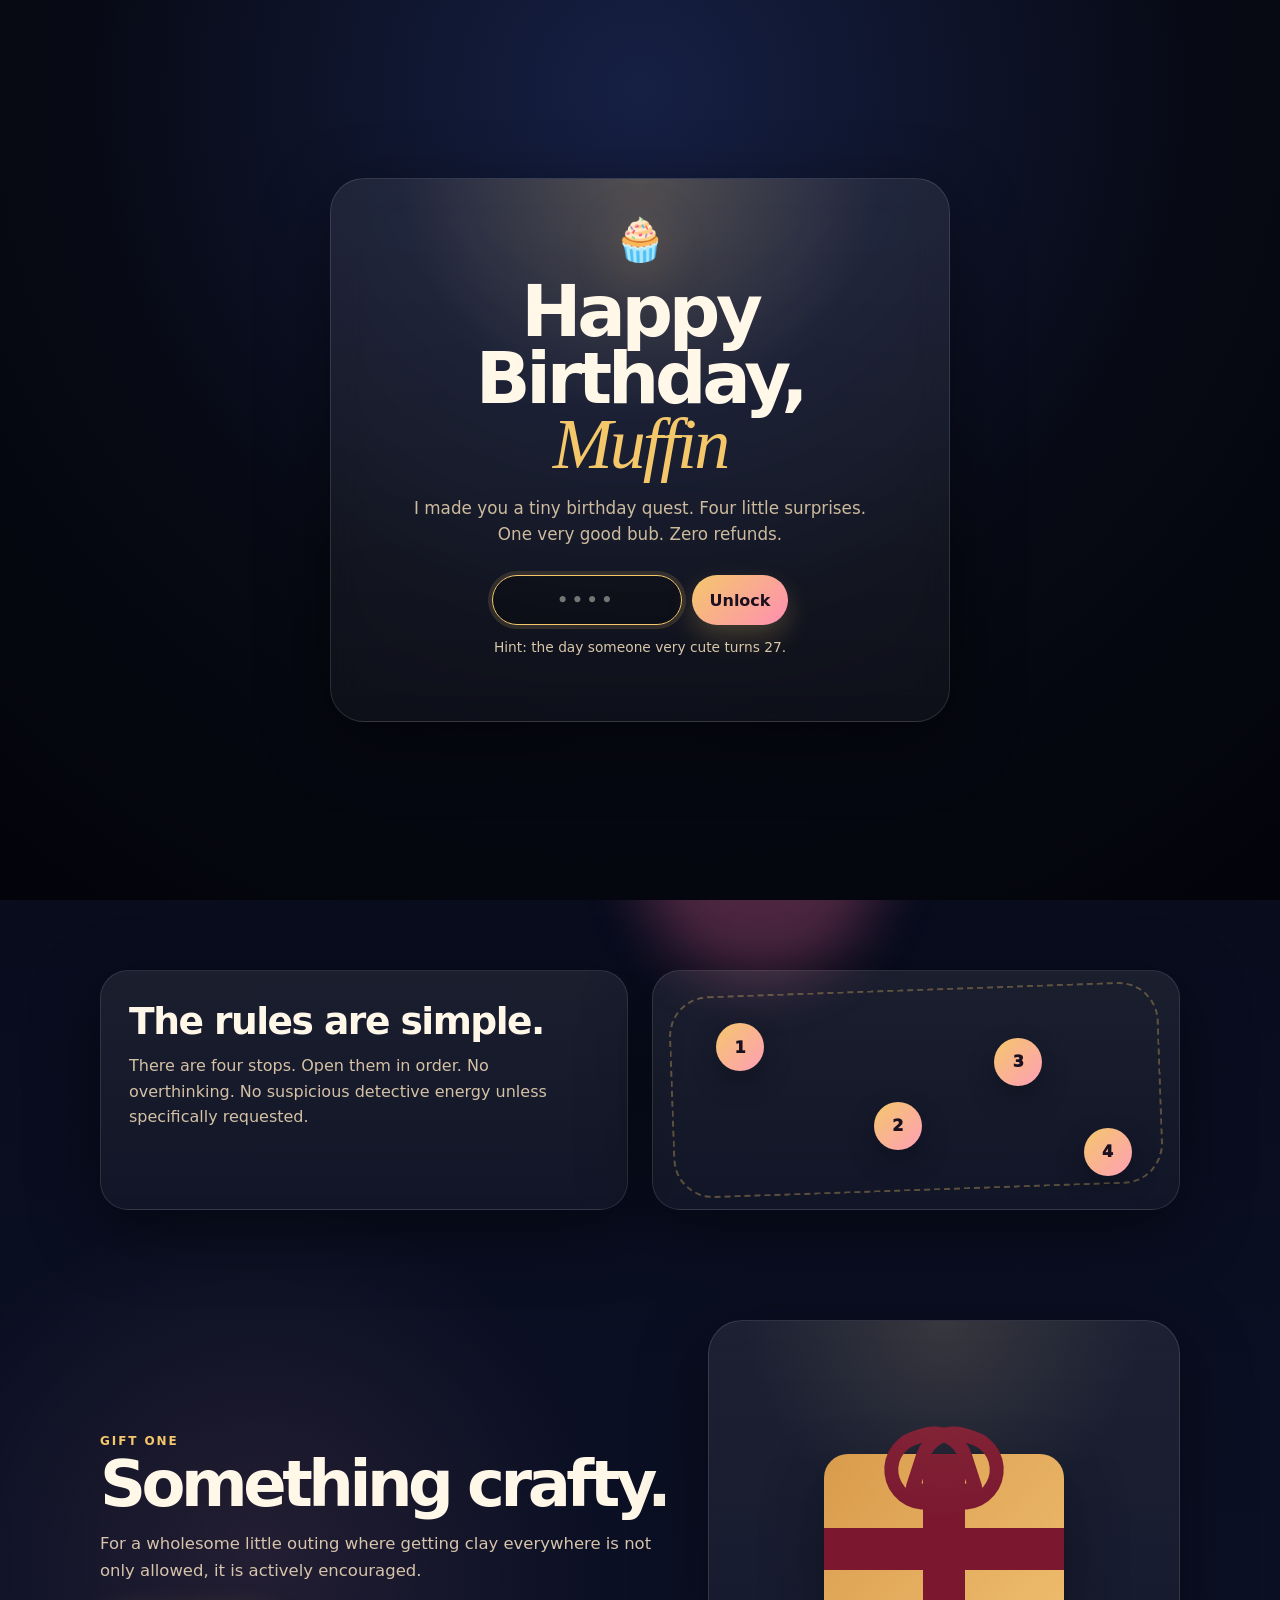
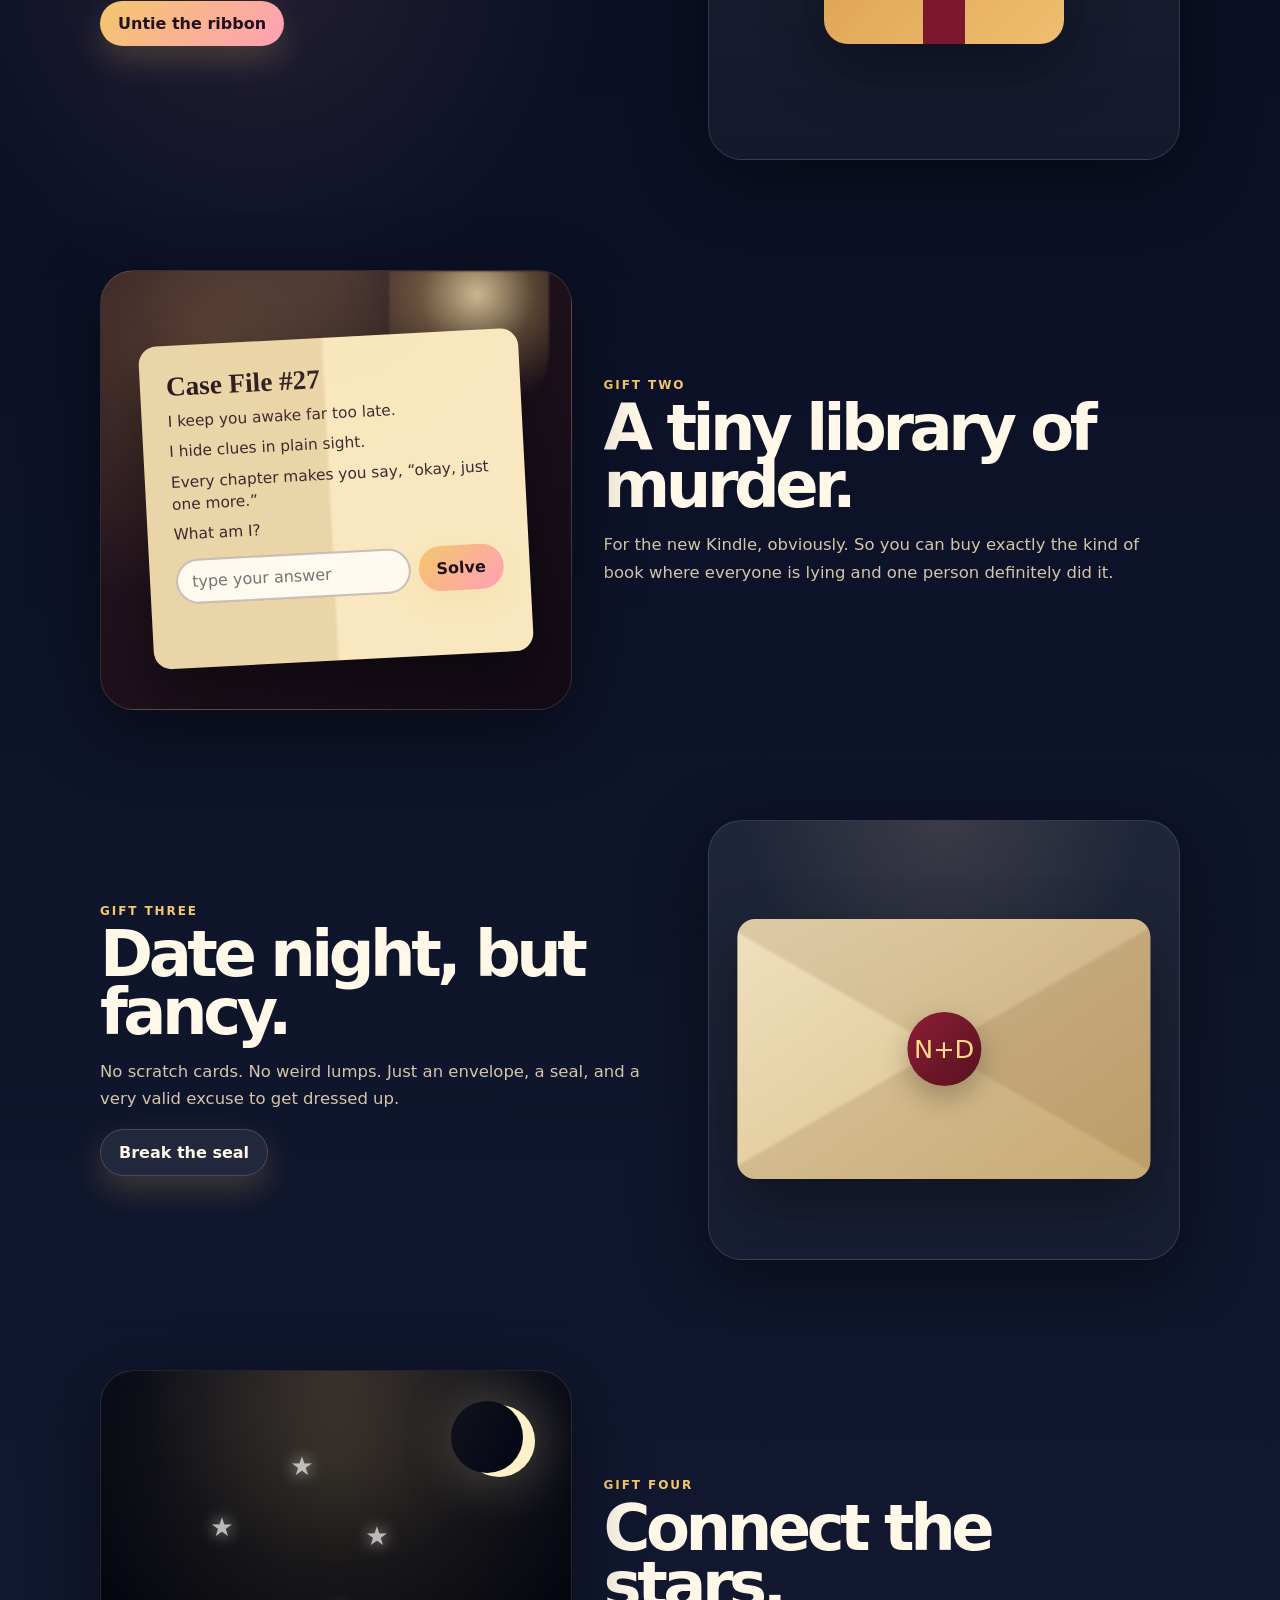
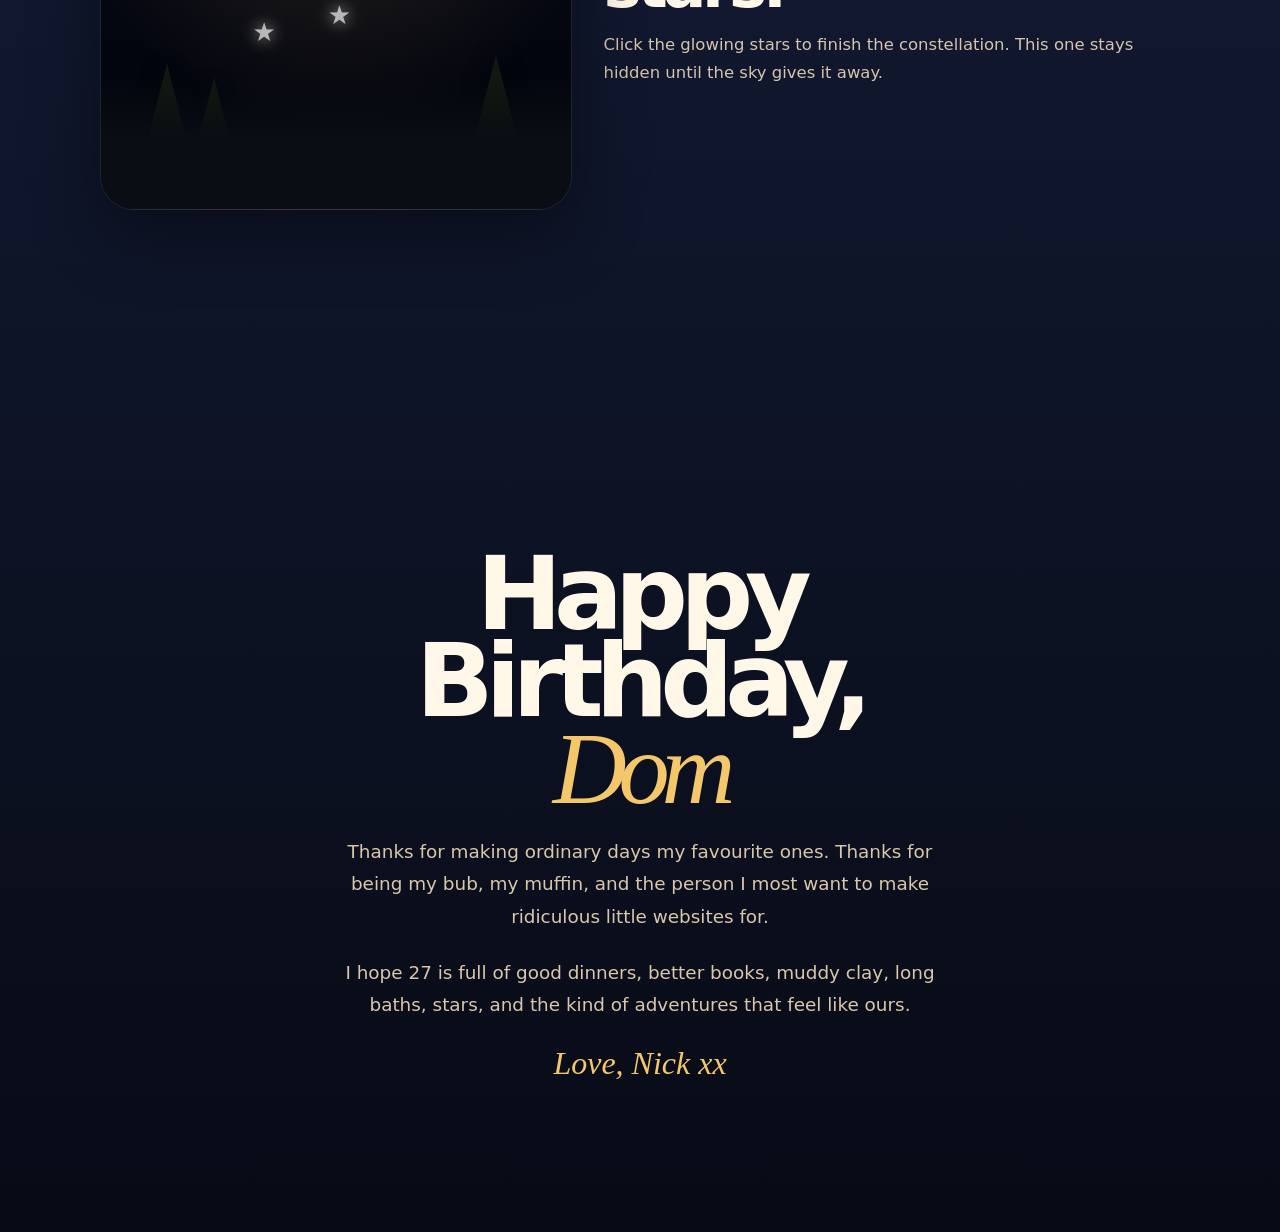
==== commit 200a8fcd: "Rename index 4.html to index.html" ====
--- a/index.html
+++ b/index.html
@@ -3,39 +3,158 @@
 <head>
 <meta charset="utf-8" />
 <meta name="viewport" content="width=device-width, initial-scale=1" />
-<title>Dom's 27th Birthday Quest</title>
+<title>Dom's Birthday Quest</title>
+<meta name="description" content="A little birthday adventure for Dom." />
 <style>
-:root{--bg:#070b12;--ink:#fff7e8;--gold:#f4bf77;--rose:#ff9f95;--muted:#b9a994;--card:rgba(15,19,29,.78);--line:rgba(244,191,119,.26);--green:#a9d18e;--blue:#9fc8ff}
-*{box-sizing:border-box}html{scroll-behavior:smooth}body{margin:0;background:var(--bg);color:var(--ink);font-family:ui-sans-serif,system-ui,-apple-system,BlinkMacSystemFont,"Segoe UI",sans-serif;overflow-x:hidden}body:before{content:"";position:fixed;inset:0;background:radial-gradient(circle at 20% 15%,rgba(255,197,120,.16),transparent 28%),radial-gradient(circle at 80% 10%,rgba(159,200,255,.12),transparent 28%),linear-gradient(180deg,#05070d,#0b1420 48%,#09070c);z-index:-3}body:after{content:"";position:fixed;inset:0;background-image:radial-gradient(#fff 1px,transparent 1px),radial-gradient(var(--gold) .8px,transparent .8px);background-size:87px 87px,131px 131px;background-position:4px 8px,40px 60px;opacity:.35;z-index:-2;animation:twinkle 8s ease-in-out infinite alternate}@keyframes twinkle{to{opacity:.55;transform:translateY(-6px)}}
-.lock{position:fixed;inset:0;z-index:99;display:grid;place-items:center;padding:24px;background:radial-gradient(circle at top,#17243a,#05070d 72%)}.lock.hide{opacity:0;pointer-events:none;transition:.6s}.lock-card{max-width:520px;width:100%;padding:34px 26px;border:1px solid var(--line);border-radius:28px;background:rgba(8,11,18,.83);box-shadow:0 20px 70px rgba(0,0,0,.45);text-align:center}.muffin{font-size:54px;filter:drop-shadow(0 0 20px rgba(244,191,119,.4))}.lock h1{font-family:Georgia,serif;font-size:clamp(38px,8vw,72px);line-height:.92;margin:10px 0;color:var(--gold)}.lock p{color:var(--muted);font-size:16px}.pass{display:flex;gap:8px;margin:22px auto 10px;max-width:360px}.pass input{flex:1;min-width:0;border:1px solid var(--line);background:#0c111d;color:var(--ink);padding:15px 16px;border-radius:14px;font-size:18px;outline:none}.pass button,.btn{border:1px solid var(--line);background:linear-gradient(135deg,#3a2514,#121723);color:var(--ink);padding:14px 18px;border-radius:14px;cursor:pointer;font-weight:800;letter-spacing:.04em}.error{height:22px;color:var(--rose);font-size:14px}.note{margin-top:22px;background:#eed8b5;color:#2b1d12;display:inline-block;padding:14px 18px;border-radius:8px;transform:rotate(-2deg);font-family:Georgia,serif}
-.hero{min-height:100vh;display:grid;place-items:center;text-align:center;padding:90px 20px 50px;position:relative}.hero:before{content:"";position:absolute;inset:auto 0 0;height:45%;background:linear-gradient(transparent,rgba(0,0,0,.6)),radial-gradient(ellipse at center bottom,rgba(244,191,119,.18),transparent 55%);z-index:-1}.eyebrow{color:var(--gold);letter-spacing:.28em;text-transform:uppercase;font-size:12px}.hero h2{font-family:Georgia,serif;font-size:clamp(54px,11vw,132px);line-height:.9;margin:18px 0;color:#ffe8c2;text-shadow:0 0 25px rgba(244,191,119,.25)}.hero .sub{font-size:clamp(18px,3vw,25px);color:#f3d7b5}.chips{display:flex;flex-wrap:wrap;justify-content:center;gap:12px;margin:26px 0}.chip{border:1px solid var(--line);border-radius:999px;padding:10px 14px;background:rgba(255,255,255,.05);color:#ffe0b0}.scroll{margin-top:18px;display:inline-block;color:var(--gold);text-decoration:none;border:1px solid var(--line);padding:13px 20px;border-radius:999px;background:rgba(0,0,0,.3)}
-.progress{position:sticky;top:0;z-index:20;background:rgba(7,11,18,.8);backdrop-filter:blur(12px);border-block:1px solid var(--line);padding:12px}.stars{display:flex;gap:18px;justify-content:center;align-items:center}.star{width:42px;height:42px;border:1px solid var(--line);border-radius:50%;display:grid;place-items:center;color:var(--muted);background:#0b111c}.star.done{background:radial-gradient(circle,var(--gold),#8f5727);color:#1b120b;box-shadow:0 0 22px rgba(244,191,119,.5)}
-section{padding:82px 20px}.wrap{max-width:1120px;margin:0 auto}.gift{display:grid;grid-template-columns:1fr 1fr;gap:28px;align-items:stretch;margin-bottom:26px}.card{border:1px solid var(--line);border-radius:28px;background:var(--card);box-shadow:0 14px 46px rgba(0,0,0,.28);padding:28px;position:relative;overflow:hidden}.card h3{font-family:Georgia,serif;color:var(--gold);font-size:clamp(30px,5vw,56px);line-height:1;margin:0 0 14px}.card p{color:#dccbb7;line-height:1.6}.label{display:inline-block;font-size:12px;letter-spacing:.18em;text-transform:uppercase;color:var(--rose);margin-bottom:12px}.voucher{margin-top:18px;padding:18px;border:1px dashed var(--gold);border-radius:18px;background:rgba(244,191,119,.08);display:none}.voucher.show{display:block;animation:pop .35s ease}@keyframes pop{from{transform:scale(.96);opacity:0}}
-.pot{min-height:320px;display:grid;place-items:center}.wheel{width:250px;height:250px;border-radius:50%;border:2px solid var(--line);display:grid;place-items:center;background:repeating-radial-gradient(circle,#2f2118 0 12px,#3e2a1d 13px 24px);cursor:pointer;transition:.4s}.wheel.spin{animation:spin 1s linear infinite}.clay{width:95px;height:82px;border-radius:48% 48% 34% 34%;background:linear-gradient(#c59a75,#7b5538);box-shadow:inset 0 12px 25px rgba(255,255,255,.12)}@keyframes spin{to{transform:rotate(360deg)}}
-.case{display:grid;gap:12px}.clue{display:flex;gap:10px;align-items:flex-start;border:1px solid rgba(255,255,255,.12);border-radius:14px;padding:12px;background:rgba(255,255,255,.04)}.answer{display:flex;gap:8px;margin-top:14px}.answer input{flex:1;background:#0b111c;border:1px solid var(--line);border-radius:12px;color:var(--ink);padding:13px}.small{font-size:13px;color:var(--muted)}
-.envelope{min-height:300px;display:grid;place-items:center}.invite{width:min(360px,100%);height:220px;perspective:1000px;cursor:pointer}.invite-inner{position:relative;width:100%;height:100%;transition:.7s;transform-style:preserve-3d}.invite.open .invite-inner{transform:rotateY(180deg)}.face{position:absolute;inset:0;backface-visibility:hidden;border:1px solid var(--line);border-radius:18px;display:grid;place-items:center;text-align:center;padding:22px;background:linear-gradient(145deg,#201112,#3a1b16)}.back{transform:rotateY(180deg);background:linear-gradient(145deg,#f1d8b1,#b9804d);color:#20110b}.back h4{font-family:Georgia,serif;font-size:32px;margin:0}.fake-scratch{font-size:13px;color:#f3d7b5;margin-top:12px}
-.constellation{display:grid;place-items:center;gap:18px}.tiles{display:flex;flex-wrap:wrap;gap:8px;justify-content:center}.tile{border:1px solid var(--line);background:#1a1420;color:var(--gold);border-radius:10px;padding:13px 16px;cursor:pointer;font-weight:900}.slotrow{display:flex;gap:6px;justify-content:center;min-height:48px;flex-wrap:wrap}.slot{width:42px;height:42px;border:1px solid var(--line);border-radius:10px;display:grid;place-items:center;background:rgba(255,255,255,.04);color:var(--ink)}.reveal{display:none}.reveal.show{display:block}.aframe{width:min(420px,90vw);height:330px;position:relative;margin:24px auto;background:linear-gradient(#111827,#090d14);clip-path:polygon(50% 0,100% 100%,0 100%);border:2px solid var(--gold);box-shadow:0 0 45px rgba(244,191,119,.25)}.aframe:before{content:"";position:absolute;left:34%;right:34%;bottom:0;height:48%;background:linear-gradient(#5a351c,#c47c37);box-shadow:0 0 30px rgba(244,191,119,.45)}.aframe:after{content:"";position:absolute;left:43%;right:43%;bottom:0;height:22%;background:#141414}.windows{position:absolute;left:38%;top:38%;width:24%;height:16%;border:2px solid #f7cf91;background:rgba(244,191,119,.45);box-shadow:0 0 18px rgba(244,191,119,.7)}.photo-grid{display:grid;grid-template-columns:repeat(3,1fr);gap:16px;margin-top:20px}.drawn{min-height:220px;border:1px solid var(--line);border-radius:22px;background:linear-gradient(160deg,rgba(255,255,255,.08),rgba(255,255,255,.02));display:grid;place-items:center;text-align:center;padding:20px}.bath-icon{font-size:58px}.footer{text-align:center;padding:90px 20px}.footer h3{font-family:Georgia,serif;color:var(--gold);font-size:48px}.egg{position:fixed;right:18px;bottom:18px;border:1px solid var(--line);border-radius:999px;padding:12px 14px;background:rgba(0,0,0,.65);cursor:pointer;z-index:30}.toast{position:fixed;left:50%;bottom:24px;transform:translateX(-50%) translateY(20px);opacity:0;background:#eed8b5;color:#22170d;padding:12px 18px;border-radius:999px;z-index:80;transition:.3s}.toast.show{opacity:1;transform:translateX(-50%) translateY(0)}
-@media(max-width:820px){.gift{grid-template-columns:1fr}.photo-grid{grid-template-columns:1fr}.hero{padding-top:70px}.stars{gap:8px}.star{width:36px;height:36px}.card{padding:22px}.pass{flex-direction:column}.pass button{width:100%}}
+:root{
+  --ink:#fff7e8;
+  --muted:#cdbb9e;
+  --gold:#f4c76b;
+  --gold2:#ffdf95;
+  --rose:#ff9fb6;
+  --wine:#5c1427;
+  --night:#050814;
+  --navy:#0d1530;
+  --blue:#16264c;
+  --paper:#fff1d4;
+  --paper2:#f4dcae;
+  --shadow:0 20px 70px rgba(0,0,0,.45);
+  --radius:28px;
+}
+*{box-sizing:border-box}
+html{scroll-behavior:smooth}
+body{
+  margin:0;
+  font-family: ui-sans-serif, system-ui, -apple-system, BlinkMacSystemFont, "Segoe UI", sans-serif;
+  color:var(--ink);
+  background:
+    radial-gradient(circle at 70% 10%, rgba(255,198,105,.14), transparent 28rem),
+    radial-gradient(circle at 20% 35%, rgba(255,159,182,.10), transparent 22rem),
+    linear-gradient(180deg,#050814 0%, #0b1025 38%, #11182f 72%, #080b16 100%);
+  overflow-x:hidden;
+}
+body.locked{overflow:hidden}
+button,input{font:inherit}
+a{color:inherit}
+.stars,.twinkles{position:fixed; inset:0; pointer-events:none; z-index:-2; overflow:hidden}
+.star{position:absolute; width:2px; height:2px; border-radius:50%; background:#fff; opacity:.7; box-shadow:0 0 10px rgba(255,255,255,.9); animation:twinkle 3s ease-in-out infinite}
+.star.big{width:3px;height:3px;background:var(--gold2)}
+@keyframes twinkle{0%,100%{opacity:.35; transform:scale(.8)}50%{opacity:1; transform:scale(1.35)}}
+.orb{position:fixed;border-radius:50%;filter:blur(30px);opacity:.28;pointer-events:none;z-index:-1}
+.orb.one{width:280px;height:280px;background:#8157ff;left:-120px;top:20%}
+.orb.two{width:260px;height:260px;background:#ffb347;right:-120px;top:15%}
+.orb.three{width:240px;height:240px;background:#ff6c9f;left:50%;bottom:-80px}
+
+.lock-screen{position:fixed;inset:0;z-index:100;background:radial-gradient(circle at 50% 10%,#162044 0%,#070914 55%,#03040a 100%);display:grid;place-items:center;padding:24px;transition:opacity .65s ease, visibility .65s ease}
+.lock-screen.hidden{opacity:0;visibility:hidden}
+.lock-card{width:min(620px,100%);position:relative;text-align:center;border:1px solid rgba(255,255,255,.12);background:linear-gradient(180deg,rgba(255,255,255,.08),rgba(255,255,255,.035));border-radius:34px;padding:36px 26px 30px;box-shadow:var(--shadow);backdrop-filter:blur(18px);overflow:hidden}
+.lock-card:before{content:"";position:absolute;inset:-2px;background:radial-gradient(circle at 50% 0%,rgba(244,199,107,.22),transparent 38%);pointer-events:none}
+.cupcake{font-size:42px;display:block;margin-bottom:14px;filter:drop-shadow(0 10px 24px rgba(244,199,107,.25))}
+.lock-card h1{position:relative;margin:0;font-size:clamp(2.2rem,7vw,4.5rem);line-height:.92;letter-spacing:-.06em}
+.lock-card h1 span{display:block;color:var(--gold);font-family:Georgia,serif;font-style:italic;font-weight:500;letter-spacing:-.04em}
+.lock-card p{position:relative;margin:18px auto 0;max-width:460px;color:var(--muted);font-size:1.05rem;line-height:1.55}
+.pass-row{position:relative;margin:28px auto 10px;display:flex;gap:10px;max-width:380px;justify-content:center}
+#passcode{width:190px;text-align:center;border:1px solid rgba(255,255,255,.18);background:rgba(0,0,0,.25);color:#fff;border-radius:999px;padding:14px 18px;outline:none;letter-spacing:.2em;font-weight:800;font-size:1.1rem;user-select:text;pointer-events:auto}
+#passcode:focus{border-color:var(--gold);box-shadow:0 0 0 4px rgba(244,199,107,.14)}
+.unlock{border:0;border-radius:999px;padding:14px 18px;background:linear-gradient(135deg,var(--gold),#ff8fb2);color:#1b1020;font-weight:900;cursor:pointer;box-shadow:0 12px 26px rgba(244,199,107,.22)}
+.hint{font-size:.86rem!important;margin-top:12px!important;color:#d9c7aa!important}.error{height:24px;color:#ff9fb6!important;margin-top:8px!important;font-size:.9rem!important}
+
+.progress{position:fixed;top:0;left:0;height:4px;background:linear-gradient(90deg,var(--rose),var(--gold));width:0%;z-index:90;box-shadow:0 0 16px rgba(244,199,107,.7)}
+.nav{position:fixed;top:14px;left:50%;transform:translateX(-50%);z-index:40;display:flex;gap:8px;background:rgba(5,8,20,.52);border:1px solid rgba(255,255,255,.1);backdrop-filter:blur(14px);padding:8px;border-radius:999px;box-shadow:0 12px 36px rgba(0,0,0,.22)}
+.nav a{font-size:.78rem;text-decoration:none;color:#f7e9cf;padding:8px 10px;border-radius:999px}.nav a:hover{background:rgba(255,255,255,.09)}
+
+.hero{min-height:100svh;display:grid;place-items:center;padding:120px 22px 70px;text-align:center;position:relative}
+.badge{display:inline-flex;align-items:center;gap:8px;border:1px solid rgba(244,199,107,.25);background:rgba(244,199,107,.08);border-radius:999px;padding:9px 14px;color:#ffe2a2;font-weight:800;font-size:.9rem;margin-bottom:22px}
+.hero h2{font-size:clamp(3.1rem,12vw,8rem);line-height:.82;letter-spacing:-.08em;margin:0;max-width:900px;text-shadow:0 20px 70px rgba(0,0,0,.55)}
+.hero h2 em{display:block;font-family:Georgia,serif;font-weight:500;color:var(--gold);font-style:italic;letter-spacing:-.06em}
+.hero-copy{max-width:620px;color:#d5c3aa;margin:26px auto 0;font-size:clamp(1.05rem,2.4vw,1.35rem);line-height:1.55}
+.scroll-cue{margin-top:36px;color:#f1d79c;font-size:.9rem;animation:bob 1.8s ease-in-out infinite}@keyframes bob{50%{transform:translateY(8px)}}
+
+.path{padding:70px 20px 120px;max-width:1120px;margin:auto}.intro-card{display:grid;grid-template-columns:1fr 1fr;gap:24px;align-items:stretch;margin-bottom:70px}.note{border:1px solid rgba(255,255,255,.11);background:linear-gradient(180deg,rgba(255,255,255,.075),rgba(255,255,255,.035));border-radius:var(--radius);padding:28px;box-shadow:var(--shadow)}.note h3{margin:0 0 10px;font-size:clamp(1.5rem,3vw,2.35rem);letter-spacing:-.04em}.note p{color:#d4c1a6;line-height:1.6;margin:0}.mini-map{min-height:240px;position:relative;overflow:hidden}.trail{position:absolute;inset:18px;border:2px dashed rgba(244,199,107,.32);border-radius:40px;transform:rotate(-2deg)}.pin{position:absolute;width:48px;height:48px;border-radius:50%;background:linear-gradient(135deg,var(--gold),var(--rose));display:grid;place-items:center;color:#1b1020;font-weight:1000;box-shadow:0 12px 28px rgba(0,0,0,.26)}.pin:nth-child(2){left:12%;top:22%}.pin:nth-child(3){left:42%;top:55%}.pin:nth-child(4){right:26%;top:28%}.pin:nth-child(5){right:9%;bottom:14%}
+
+.chapter{position:relative;margin:110px 0;display:grid;grid-template-columns:.9fr 1.1fr;gap:32px;align-items:center}.chapter:nth-child(even){grid-template-columns:1.1fr .9fr}.chapter:nth-child(even) .visual{order:2}.chapter-eyebrow{color:var(--gold);font-weight:900;text-transform:uppercase;letter-spacing:.16em;font-size:.75rem}.chapter h3{margin:8px 0 12px;font-size:clamp(2rem,5vw,4.2rem);letter-spacing:-.07em;line-height:.9}.chapter p{color:#d6c4ab;line-height:1.65;font-size:1.03rem}.gift-panel{border:1px solid rgba(255,255,255,.12);border-radius:34px;padding:24px;background:linear-gradient(180deg,rgba(255,255,255,.08),rgba(255,255,255,.035));box-shadow:var(--shadow);min-height:440px;position:relative;overflow:hidden}.gift-panel:after{content:"";position:absolute;inset:0;background:radial-gradient(circle at 50% 0%,rgba(255,218,154,.12),transparent 40%);pointer-events:none}.cta{border:0;border-radius:999px;padding:13px 18px;background:linear-gradient(135deg,var(--gold),#ff9fb6);font-weight:900;color:#20111b;cursor:pointer;box-shadow:0 14px 32px rgba(244,199,107,.2)}.ghost{background:rgba(255,255,255,.08);border:1px solid rgba(255,255,255,.16);color:var(--ink)}
+.reveal{opacity:0;transform:translateY(24px);transition:opacity .8s ease,transform .8s ease}.reveal.show{opacity:1;transform:translateY(0)}
+/* Present */
+.parcel{position:absolute;left:50%;top:52%;transform:translate(-50%,-50%);width:240px;height:190px;background:linear-gradient(135deg,#d99a4b,#efbe70);border-radius:24px;box-shadow:0 24px 60px rgba(0,0,0,.35);transition:.7s ease}.parcel:before{content:"";position:absolute;left:50%;top:0;transform:translateX(-50%);width:42px;height:100%;background:#7b1830}.parcel:after{content:"";position:absolute;left:0;top:74px;width:100%;height:42px;background:#7b1830}.bow{position:absolute;left:50%;top:-26px;transform:translateX(-50%);width:120px;height:64px;z-index:2}.bow:before,.bow:after{content:"";position:absolute;width:62px;height:52px;border:14px solid #7b1830;border-radius:60px 60px 12px 60px}.bow:before{left:0;transform:rotate(-18deg)}.bow:after{right:0;transform:scaleX(-1) rotate(-18deg)}.parcel.open{transform:translate(-50%,-50%) scale(.88) rotate(-2deg);opacity:.25}.voucher{position:absolute;left:50%;top:54%;transform:translate(-50%,-15%) rotate(-2deg) scale(.9);width:min(310px,82%);border-radius:22px;background:linear-gradient(135deg,#fff5dc,#ffd88b);color:#241525;padding:24px;text-align:center;box-shadow:0 26px 60px rgba(0,0,0,.35);opacity:0;transition:.75s ease}.voucher.show{opacity:1;transform:translate(-50%,-50%) rotate(-2deg) scale(1)}.voucher .big{font-size:2.2rem;font-weight:1000;letter-spacing:-.05em}.voucher small{display:block;margin-top:8px;color:#6b4b21;font-weight:800}
+/* Kindle */
+.desk{background:radial-gradient(circle at 22% 18%,rgba(255,205,112,.22),transparent 16rem),linear-gradient(135deg,#2a1722,#120b16);position:relative}.lamp{position:absolute;right:22px;top:0;width:160px;height:160px;border-radius:0 0 90px 90px;background:radial-gradient(circle at 55% 15%,rgba(255,235,180,.9),rgba(255,211,122,.32),transparent 70%);filter:blur(1px);opacity:.85}.notebook{position:absolute;left:50%;top:52%;transform:translate(-50%,-50%) rotate(-3deg);width:min(380px,86%);min-height:300px;background:linear-gradient(90deg,#ead5a8 0 48%,#f9e8bf 49%);border-radius:18px;box-shadow:0 28px 60px rgba(0,0,0,.42);color:#2b1a21;padding:26px}.notebook h4{margin:0 0 8px;font-family:Georgia,serif;font-size:1.7rem}.notebook p{color:#3e2830!important;margin:8px 0;font-size:.96rem!important;line-height:1.45!important}.answer{display:flex;gap:8px;margin-top:14px}.answer input{min-width:0;flex:1;border:2px solid rgba(61,36,43,.28);border-radius:999px;padding:11px 14px;background:#fffaf0;color:#20111b;outline:none}.case-msg{font-weight:900;color:#7b1830!important;min-height:22px!important}.voucher-inline{display:none;margin-top:16px;background:#20111b;color:#ffe7ac;border-radius:18px;padding:16px;text-align:center}.voucher-inline.show{display:block}.voucher-inline b{color:var(--gold);font-size:1.2rem}
+/* Envelope */
+.envelope{position:absolute;left:50%;top:52%;transform:translate(-50%,-50%);width:min(420px,88%);height:260px;background:linear-gradient(145deg,#efe0bd,#d8bd83);border-radius:18px;box-shadow:0 24px 60px rgba(0,0,0,.38);overflow:hidden;color:#28171c;cursor:pointer}.envelope:before{content:"";position:absolute;inset:0;background:linear-gradient(150deg,transparent 49%,rgba(117,75,35,.16) 50%),linear-gradient(30deg,transparent 49%,rgba(117,75,35,.15) 50%)}.seal{position:absolute;left:50%;top:50%;transform:translate(-50%,-50%);width:74px;height:74px;border-radius:50%;background:linear-gradient(135deg,#8e1e36,#55111f);display:grid;place-items:center;color:#ffd98a;font-size:1.6rem;box-shadow:0 12px 28px rgba(0,0,0,.25)}.invite{position:absolute;left:50%;top:55%;transform:translate(-50%,25%) scale(.86);opacity:0;width:min(380px,86%);background:#fff2d5;color:#26141a;border-radius:20px;padding:24px;text-align:center;box-shadow:0 22px 52px rgba(0,0,0,.34);transition:.7s ease}.invite.show{opacity:1;transform:translate(-50%,-50%) scale(1)}.invite h4{font-family:Georgia,serif;margin:4px 0 6px;font-size:2rem}.invite p{color:#50323d!important;margin:6px 0!important}.envelope.open{opacity:.12;transform:translate(-50%,-50%) scale(.86) rotate(2deg)}
+/* Constellation */
+.constellation{position:relative;min-height:440px;background:radial-gradient(circle at 50% 20%,rgba(244,199,107,.14),transparent 17rem),linear-gradient(180deg,#050815,#02040b);}.moon{position:absolute;right:36px;top:34px;width:72px;height:72px;border-radius:50%;background:#fff1c7;box-shadow:0 0 60px rgba(255,241,199,.35)}.moon:after{content:"";position:absolute;left:-12px;top:-4px;width:72px;height:72px;border-radius:50%;background:#050815}.sky-line{position:absolute;inset:auto 0 0;height:135px;background:linear-gradient(180deg,transparent,#0a0d13 50%)}.tree{position:absolute;bottom:30px;width:0;height:0;border-left:28px solid transparent;border-right:28px solid transparent;border-bottom:110px solid #12180f;filter:drop-shadow(0 0 10px rgba(0,0,0,.4))}.tree.t1{left:8%;transform:scale(1.1)}.tree.t2{left:18%;transform:scale(.85)}.tree.t3{right:10%;transform:scale(1.25)}.cabin{position:absolute;left:50%;bottom:55px;transform:translateX(-50%);width:210px;height:140px;opacity:0;transition:1s ease}.cabin.show{opacity:1}.cabin:before{content:"";position:absolute;left:25px;bottom:0;width:160px;height:125px;background:#271616;clip-path:polygon(50% 0,100% 100%,0 100%);box-shadow:0 0 50px rgba(244,199,107,.16)}.cabin:after{content:"";position:absolute;left:78px;bottom:0;width:54px;height:75px;background:linear-gradient(#ffd98a,#d98241);border-radius:5px 5px 0 0;box-shadow:0 0 40px rgba(244,199,107,.55)}.star-btn{position:absolute;width:30px;height:30px;border-radius:50%;border:0;background:transparent;color:#fff;cursor:pointer}.star-btn:before{content:"★";font-size:26px;text-shadow:0 0 16px #fff;opacity:.7}.star-btn.hit:before{color:var(--gold);opacity:1;text-shadow:0 0 26px var(--gold)}.line-svg{position:absolute;inset:0;pointer-events:none}.final-copy{position:absolute;left:50%;bottom:18px;transform:translateX(-50%);width:92%;text-align:center;color:#ffe8aa;font-weight:900;opacity:0;transition:.8s ease}.final-copy.show{opacity:1}
+
+.ending{padding:110px 20px 150px;text-align:center;max-width:820px;margin:auto}.ending h3{font-size:clamp(2.8rem,8vw,6.5rem);line-height:.85;letter-spacing:-.08em;margin:0}.ending h3 em{font-family:Georgia,serif;color:var(--gold);font-weight:500}.ending p{color:#d9c7aa;line-height:1.75;font-size:1.15rem;max-width:620px;margin:24px auto}.signature{font-family:Georgia,serif;font-size:2rem;color:var(--gold);font-style:italic}.egg{position:fixed;right:18px;bottom:18px;z-index:60;border:1px solid rgba(255,255,255,.14);background:rgba(255,255,255,.08);backdrop-filter:blur(10px);border-radius:999px;padding:11px 13px;cursor:pointer}.toast{position:fixed;left:50%;bottom:24px;transform:translate(-50%,20px);opacity:0;z-index:80;background:#fff1d4;color:#25141b;border-radius:999px;padding:12px 18px;font-weight:900;box-shadow:0 18px 42px rgba(0,0,0,.35);transition:.35s ease}.toast.show{opacity:1;transform:translate(-50%,0)}
+@media (max-width:820px){.nav{display:none}.intro-card,.chapter,.chapter:nth-child(even){grid-template-columns:1fr}.chapter:nth-child(even) .visual{order:0}.chapter{margin:76px 0}.gift-panel{min-height:390px}.pass-row{flex-direction:column;align-items:center}#passcode{width:100%}.unlock{width:100%}.answer{flex-direction:column}.hero{padding-top:84px}.path{padding-top:20px}.intro-card{margin-bottom:30px}}
+@media (prefers-reduced-motion: reduce){*{animation:none!important;transition:none!important}html{scroll-behavior:auto}}
 </style>
 </head>
-<body>
-<div class="lock" id="lock"><div class="lock-card"><div class="muffin">🧁</div><p class="eyebrow">Dom's Birthday Quest</p><h1>Something big is baking...</h1><p>Four gifts. Tiny puzzles. Massive muffin energy.</p><p class="small">Hint: birth date</p><form class="pass" id="passForm"><input id="pass" type="text" inputmode="numeric" autocomplete="off" placeholder="Enter code"><button>Begin</button></form><div class="error" id="err"></div><div class="note">P.S. I heard muffins go great with adventures. ♡</div></div></div>
-<main id="site" aria-hidden="true">
-<section class="hero"><div><p class="eyebrow">27 on the 27th</p><h2>Happy Birthday<br>Dom ♡</h2><p class="sub">Welcome to your very official, very unserious birthday quest.</p><div class="chips"><span class="chip">🧁 Big muffin energy</span><span class="chip">✨ No stress</span><span class="chip">🕵️ Mild detective work</span><span class="chip">♡ All love</span></div><a href="#gift1" class="scroll">Let's begin ↓</a></div></section>
-<div class="progress"><div class="stars"><span id="s1" class="star">1</span><span id="s2" class="star">2</span><span id="s3" class="star">3</span><span id="s4" class="star">4</span></div></div>
-<section id="gift1"><div class="wrap gift"><div class="card"><span class="label">Gift 1 — Craft & Soul</span><h3>Time to get your hands dirty.</h3><p>Spin the pottery wheel until the clay decides to become emotionally stable. Unlike us after one coffee.</p><button class="btn" id="spinBtn">Spin the wheel</button><div class="voucher" id="v1"><strong>Unlocked:</strong><br>Craft & Soul Manly — 2 hour pottery session for Dom + a friend. Good times, questionable mugs.</div></div><div class="card pot"><div class="wheel" id="wheel"><div class="clay"></div></div></div></div></section>
-<section id="gift2"><div class="wrap gift"><div class="card"><span class="label">Gift 2 — Kindle mystery</span><h3>A small case for a big reader.</h3><p>Crack the clue to unlock the next present. It is crime-thriller adjacent, but not stressful enough to ruin your birthday.</p><div class="case"><div class="clue">🗣️ <span>I tell stories without making a sound.</span></div><div class="clue">🌙 <span>I keep you company when the lights are low.</span></div><div class="clue">📖 <span>I live on your new Kindle, usually with a twist ending.</span></div></div><div class="answer"><input id="riddle" placeholder="What am I?"><button class="btn" id="riddleBtn">Solve</button></div><p class="small">Hint: two words, and Dom will probably read many of them.</p></div><div class="card"><h3>Case file #270627</h3><p id="caseText">Waiting for detective Dom...</p><div class="voucher" id="v2"><strong>Case closed:</strong><br>$100 Amazon Kindle voucher — for twisty crime thrillers, suspicious husbands, and “one more chapter” lies.</div></div></div></section>
-<section id="gift3"><div class="wrap gift"><div class="card"><span class="label">Gift 3 — Grill Americano</span><h3>Scratch that. We're going fancy.</h3><p>Tap the reservation card to reveal the dinner plans. Looking cute is optional. Actually no, mandatory.</p><div class="envelope"><div class="invite" id="invite"><div class="invite-inner"><div class="face"><div><h3>Grill Americano</h3><p class="fake-scratch">Tap to reveal your next treat</p></div></div><div class="face back"><div><h4>Dinner for two</h4><p>A voucher for us to use at Grill Americano for a very nice dinner.</p><p>Good food. Good wine. Best company.</p></div></div></div></div></div></div><div class="card"><h3>Unlocked when flipped</h3><p>Because you deserve a proper birthday dinner and I deserve to sit opposite you looking smug about organising it.</p><div class="voucher" id="v3"><strong>Reservation energy activated:</strong><br>Grill Americano voucher for us. Date night: pending.</div></div></div></section>
-<section id="gift4"><div class="wrap gift"><div class="card"><span class="label">Gift 4 — final clue</span><h3>The big one is locked.</h3><p>Rearrange the letters to spell where the final surprise happens.</p><div class="tiles" id="tiles"></div><div class="slotrow" id="slots"></div><button class="btn" id="resetTiles" style="margin-top:14px">Reset letters</button><p class="small">Hint: not city. Very much trees.</p></div><div class="card constellation"><h3>Final reveal</h3><p id="finalHint">Solve the clue to light the last star.</p><div class="reveal" id="v4"><div class="aframe"><div class="windows"></div></div><h3>Our little escape.</h3><p>Under the stars. In the bush. Just us.</p><div class="photo-grid"><div class="drawn"><div><div class="bath-icon">🏡</div><strong>A-frame tiny home</strong><p>Hunter Valley-ish, but mystery mode.</p></div></div><div class="drawn"><div><div class="bath-icon">🛁</div><strong>Indoor bath energy</strong><p>Luxury soak. Zero responsibilities.</p></div></div><div class="drawn"><div><div class="bath-icon">✨</div><strong>Stars included</strong><p>Outdoor bath, bush sounds, big cosy vibes.</p></div></div></div><div class="voucher show"><strong>Final gift:</strong><br>A tiny home stay in the bush, under the stars, with indoor and outdoor baths. Happy birthday, bub.</div></div></div></div></section>
-<section class="footer"><h3>Quest complete ♡</h3><p>Happy 27th Birthday Dom.</p><p>Thanks for being you, bub. I love you more than muffins.</p><p>— Nick</p></section>
-</main><button class="egg" id="egg">🧁</button><div class="toast" id="toast">Achievement unlocked: Big muffin energy</div>
+<body class="locked">
+<div class="stars" id="stars"></div><div class="orb one"></div><div class="orb two"></div><div class="orb three"></div>
+<div class="progress" id="progress"></div>
+<section class="lock-screen" id="lock">
+  <div class="lock-card">
+    <span class="cupcake">🧁</span>
+    <h1>Happy Birthday,<span>Muffin</span></h1>
+    <p>I made you a tiny birthday quest. Four little surprises. One very good bub. Zero refunds.</p>
+    <div class="pass-row">
+      <input id="passcode" inputmode="numeric" autocomplete="off" placeholder="••••" aria-label="Birthday passcode" />
+      <button class="unlock" id="unlock">Unlock</button>
+    </div>
+    <p class="hint">Hint: the day someone very cute turns 27.</p>
+    <p class="error" id="passError"></p>
+  </div>
+</section>
+<nav class="nav"><a href="#gift1">Craft</a><a href="#gift2">Kindle</a><a href="#gift3">Dinner</a><a href="#gift4">Stars</a></nav>
+<main>
+  <section class="hero">
+    <div>
+      <div class="badge">LEVEL 27 UNLOCKED · 27/06</div>
+      <h2>Dom turns <em>twenty seven</em></h2>
+      <p class="hero-copy">I may have accidentally turned your birthday presents into a little adventure. Sorry. Not really.</p>
+      <div class="scroll-cue">scroll to begin ↓</div>
+    </div>
+  </section>
+  <section class="path">
+    <div class="intro-card reveal">
+      <div class="note"><h3>The rules are simple.</h3><p>There are four stops. Open them in order. No overthinking. No suspicious detective energy unless specifically requested.</p></div>
+      <div class="note mini-map"><div class="trail"></div><div class="pin">1</div><div class="pin">2</div><div class="pin">3</div><div class="pin">4</div></div>
+    </div>
+    <article class="chapter reveal" id="gift1">
+      <div class="copy"><div class="chapter-eyebrow">Gift one</div><h3>Something crafty.</h3><p>For a wholesome little outing where getting clay everywhere is not only allowed, it is actively encouraged.</p><button class="cta" id="openParcel">Untie the ribbon</button></div>
+      <div class="visual gift-panel"><div class="parcel" id="parcel"><div class="bow"></div></div><div class="voucher" id="craftVoucher"><div class="big">Craft & Soul</div><small>Manly · 2 hour session for Dom + a friend</small><p style="color:#5b3d1e;margin:14px 0 0">A little voucher for getting your hands dirty on purpose.</p></div></div>
+    </article>
+    <article class="chapter reveal" id="gift2">
+      <div class="visual gift-panel desk"><div class="lamp"></div><div class="notebook"><h4>Case File #27</h4><p>I keep you awake far too late.</p><p>I hide clues in plain sight.</p><p>Every chapter makes you say, “okay, just one more.”</p><p>What am I?</p><div class="answer"><input id="riddleAnswer" placeholder="type your answer" /><button class="cta" id="solveRiddle">Solve</button></div><p class="case-msg" id="caseMsg"></p><div class="voucher-inline" id="kindleVoucher"><b>$100 Kindle Amazon Voucher</b><br>For twisty crime thrillers and suspicious plot twists.</div></div></div>
+      <div class="copy"><div class="chapter-eyebrow">Gift two</div><h3>A tiny library of murder.</h3><p>For the new Kindle, obviously. So you can buy exactly the kind of book where everyone is lying and one person definitely did it.</p></div>
+    </article>
+    <article class="chapter reveal" id="gift3">
+      <div class="copy"><div class="chapter-eyebrow">Gift three</div><h3>Date night, but fancy.</h3><p>No scratch cards. No weird lumps. Just an envelope, a seal, and a very valid excuse to get dressed up.</p><button class="cta ghost" id="openEnvelope">Break the seal</button></div>
+      <div class="visual gift-panel"><div class="envelope" id="envelope"><div class="seal">N+D</div></div><div class="invite" id="dinnerInvite"><div style="letter-spacing:.2em;text-transform:uppercase;font-weight:900;color:#8e1e36;font-size:.72rem">Reservation for two</div><h4>Grill Americano</h4><p>A nice dinner for us.</p><p>Potentially too much food. Definitely worth it.</p></div></div>
+    </article>
+    <article class="chapter reveal" id="gift4">
+      <div class="visual gift-panel constellation" id="constellation"><div class="moon"></div><svg class="line-svg" id="lineSvg"></svg><button class="star-btn" data-i="0" style="left:22%;top:32%"></button><button class="star-btn" data-i="1" style="left:39%;top:18%"></button><button class="star-btn" data-i="2" style="left:55%;top:34%"></button><button class="star-btn" data-i="3" style="left:47%;top:52%"></button><button class="star-btn" data-i="4" style="left:31%;top:56%"></button><div class="tree t1"></div><div class="tree t2"></div><div class="tree t3"></div><div class="cabin" id="cabin"></div><div class="sky-line"></div><div class="final-copy" id="finalCopy">One last adventure. Tiny home. Bush. Baths. Stars. Just us.</div></div>
+      <div class="copy"><div class="chapter-eyebrow">Gift four</div><h3>Connect the stars.</h3><p>Click the glowing stars to finish the constellation. This one stays hidden until the sky gives it away.</p></div>
+    </article>
+  </section>
+  <section class="ending reveal"><h3>Happy Birthday,<br><em>Dom</em></h3><p>Thanks for making ordinary days my favourite ones. Thanks for being my bub, my muffin, and the person I most want to make ridiculous little websites for.</p><p>I hope 27 is full of good dinners, better books, muddy clay, long baths, stars, and the kind of adventures that feel like ours.</p><div class="signature">Love, Nick xx</div></section>
+</main>
+<button class="egg" id="egg" title="secret muffin">🧁</button><div class="toast" id="toast">Achievement unlocked: Big Muffin Energy</div>
 <script>
-const ok=['2706','270627','0627','27'];const lock=document.getElementById('lock'),site=document.getElementById('site');document.getElementById('passForm').addEventListener('submit',e=>{e.preventDefault();const v=document.getElementById('pass').value.trim();if(ok.includes(v)){lock.classList.add('hide');site.removeAttribute('aria-hidden');setTimeout(()=>lock.remove(),650)}else{document.getElementById('err').textContent='Close, but the birthday gods say try again.'}});
-function done(n){document.getElementById('s'+n).classList.add('done')}document.getElementById('spinBtn').onclick=()=>{wheel.classList.add('spin');setTimeout(()=>{wheel.classList.remove('spin');v1.classList.add('show');done(1)},1200)};
-document.getElementById('riddleBtn').onclick=()=>{let a=riddle.value.toLowerCase().trim();if(['crime thriller','thriller','book','novel','crime novel','story'].includes(a)){caseText.textContent='Brilliant, detective Dom.';v2.classList.add('show');done(2)}else{caseText.textContent='Not quite. Think: what you read on a Kindle when someone definitely did it.'}};
-invite.onclick=()=>{invite.classList.add('open');v3.classList.add('show');done(3)};
-const word='BUSH';let letters=['H','B','U','S'];const tiles=document.getElementById('tiles'),slots=document.getElementById('slots');let picked=[];function render(){tiles.innerHTML='';letters.forEach((l,i)=>{if(!picked.includes(i)){let b=document.createElement('button');b.className='tile';b.textContent=l;b.onclick=()=>{picked.push(i);render();check()};tiles.appendChild(b)}});slots.innerHTML='';picked.forEach(i=>{let s=document.createElement('span');s.className='slot';s.textContent=letters[i];slots.appendChild(s)});for(let i=picked.length;i<word.length;i++){let s=document.createElement('span');s.className='slot';slots.appendChild(s)}}function check(){let ans=picked.map(i=>letters[i]).join('');if(ans.length===4){if(ans===word){finalHint.textContent='You got it.';v4.classList.add('show');done(4);setTimeout(()=>document.getElementById('v4').scrollIntoView({behavior:'smooth'}),250)}else{finalHint.textContent='Tiny detour. Reset and try again, muffin.'}}}resetTiles.onclick=()=>{picked=[];finalHint.textContent='Solve the clue to light the last star.';render()};render();
-egg.onclick=()=>{toast.classList.add('show');setTimeout(()=>toast.classList.remove('show'),2200)};
+(function(){
+const $=s=>document.querySelector(s);const $$=s=>Array.from(document.querySelectorAll(s));
+const starWrap=$('#stars');for(let i=0;i<120;i++){const s=document.createElement('i');s.className='star'+(Math.random()>.78?' big':'');s.style.left=Math.random()*100+'%';s.style.top=Math.random()*100+'%';s.style.animationDelay=(Math.random()*4)+'s';s.style.opacity=.25+Math.random()*.75;starWrap.appendChild(s)}
+function unlock(){const val=$('#passcode').value.trim().replace(/\D/g,'');if(['2706','270627','0627','27'].includes(val)){ $('#lock').classList.add('hidden');document.body.classList.remove('locked');setTimeout(()=>$('#lock').remove(),700)}else{$('#passError').textContent='Not quite, bub. Try the birthday clue.';$('#passcode').focus();}}
+$('#unlock').addEventListener('click',unlock);$('#passcode').addEventListener('keydown',e=>{if(e.key==='Enter')unlock()});setTimeout(()=>$('#passcode').focus(),300);
+window.addEventListener('scroll',()=>{const max=document.documentElement.scrollHeight-innerHeight;$('#progress').style.width=((scrollY/max)*100)+'%'});
+const io=new IntersectionObserver(entries=>entries.forEach(e=>{if(e.isIntersecting)e.target.classList.add('show')}),{threshold:.12});$$('.reveal').forEach(el=>io.observe(el));
+$('#openParcel').addEventListener('click',()=>{$('#parcel').classList.add('open');$('#craftVoucher').classList.add('show');$('#openParcel').textContent='Ribbon successfully defeated'});
+function solve(){const a=$('#riddleAnswer').value.toLowerCase().trim();const ok=['crime thriller','thriller','crime novel','novel','book','mystery','murder mystery'].some(x=>a.includes(x));if(ok){$('#caseMsg').textContent='Correct. Detective Dom remains undefeated.';$('#kindleVoucher').classList.add('show');}else{$('#caseMsg').textContent='Close, but think Kindle + twisty plots.';}}
+$('#solveRiddle').addEventListener('click',solve);$('#riddleAnswer').addEventListener('keydown',e=>{if(e.key==='Enter')solve()});
+function envelope(){ $('#envelope').classList.add('open'); $('#dinnerInvite').classList.add('show'); $('#openEnvelope').textContent='Seal broken. Fancy mode on.';}$('#openEnvelope').addEventListener('click',envelope);$('#envelope').addEventListener('click',envelope);
+const clicked=[];const svg=$('#lineSvg');const stars=$$('.star-btn');function draw(){svg.innerHTML='';if(clicked.length<2)return;const rect=$('#constellation').getBoundingClientRect();for(let i=1;i<clicked.length;i++){const a=stars[clicked[i-1]].getBoundingClientRect();const b=stars[clicked[i]].getBoundingClientRect();const line=document.createElementNS('http://www.w3.org/2000/svg','line');line.setAttribute('x1',a.left+a.width/2-rect.left);line.setAttribute('y1',a.top+a.height/2-rect.top);line.setAttribute('x2',b.left+b.width/2-rect.left);line.setAttribute('y2',b.top+b.height/2-rect.top);line.setAttribute('stroke','#f4c76b');line.setAttribute('stroke-width','2.5');line.setAttribute('stroke-linecap','round');line.setAttribute('filter','drop-shadow(0 0 8px #f4c76b)');svg.appendChild(line)}}
+stars.forEach(btn=>btn.addEventListener('click',()=>{const i=+btn.dataset.i;if(!clicked.includes(i)){clicked.push(i);btn.classList.add('hit');draw();} if(clicked.length===5){$('#cabin').classList.add('show');$('#finalCopy').classList.add('show');}}));window.addEventListener('resize',draw);
+$('#egg').addEventListener('click',()=>{const t=$('#toast');t.classList.add('show');setTimeout(()=>t.classList.remove('show'),2300)});
+})();
 </script>
 </body>
 </html>
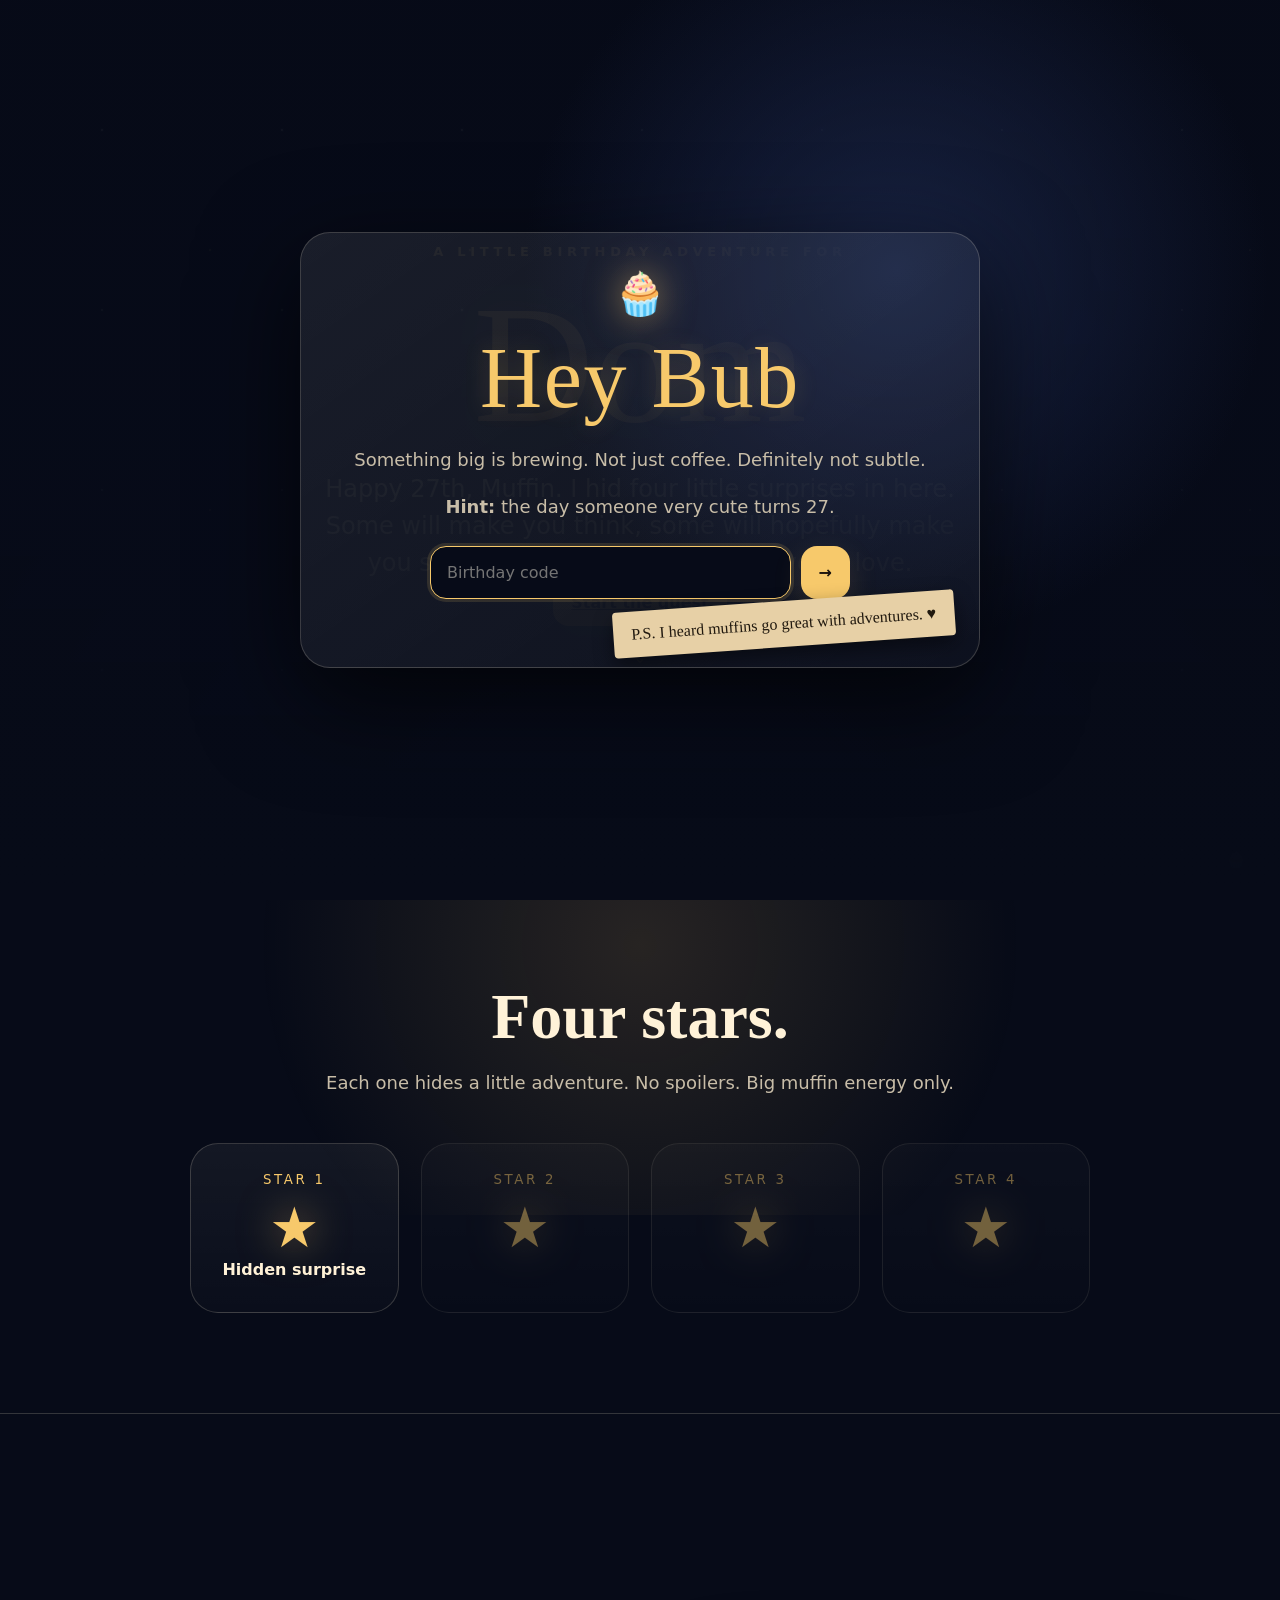
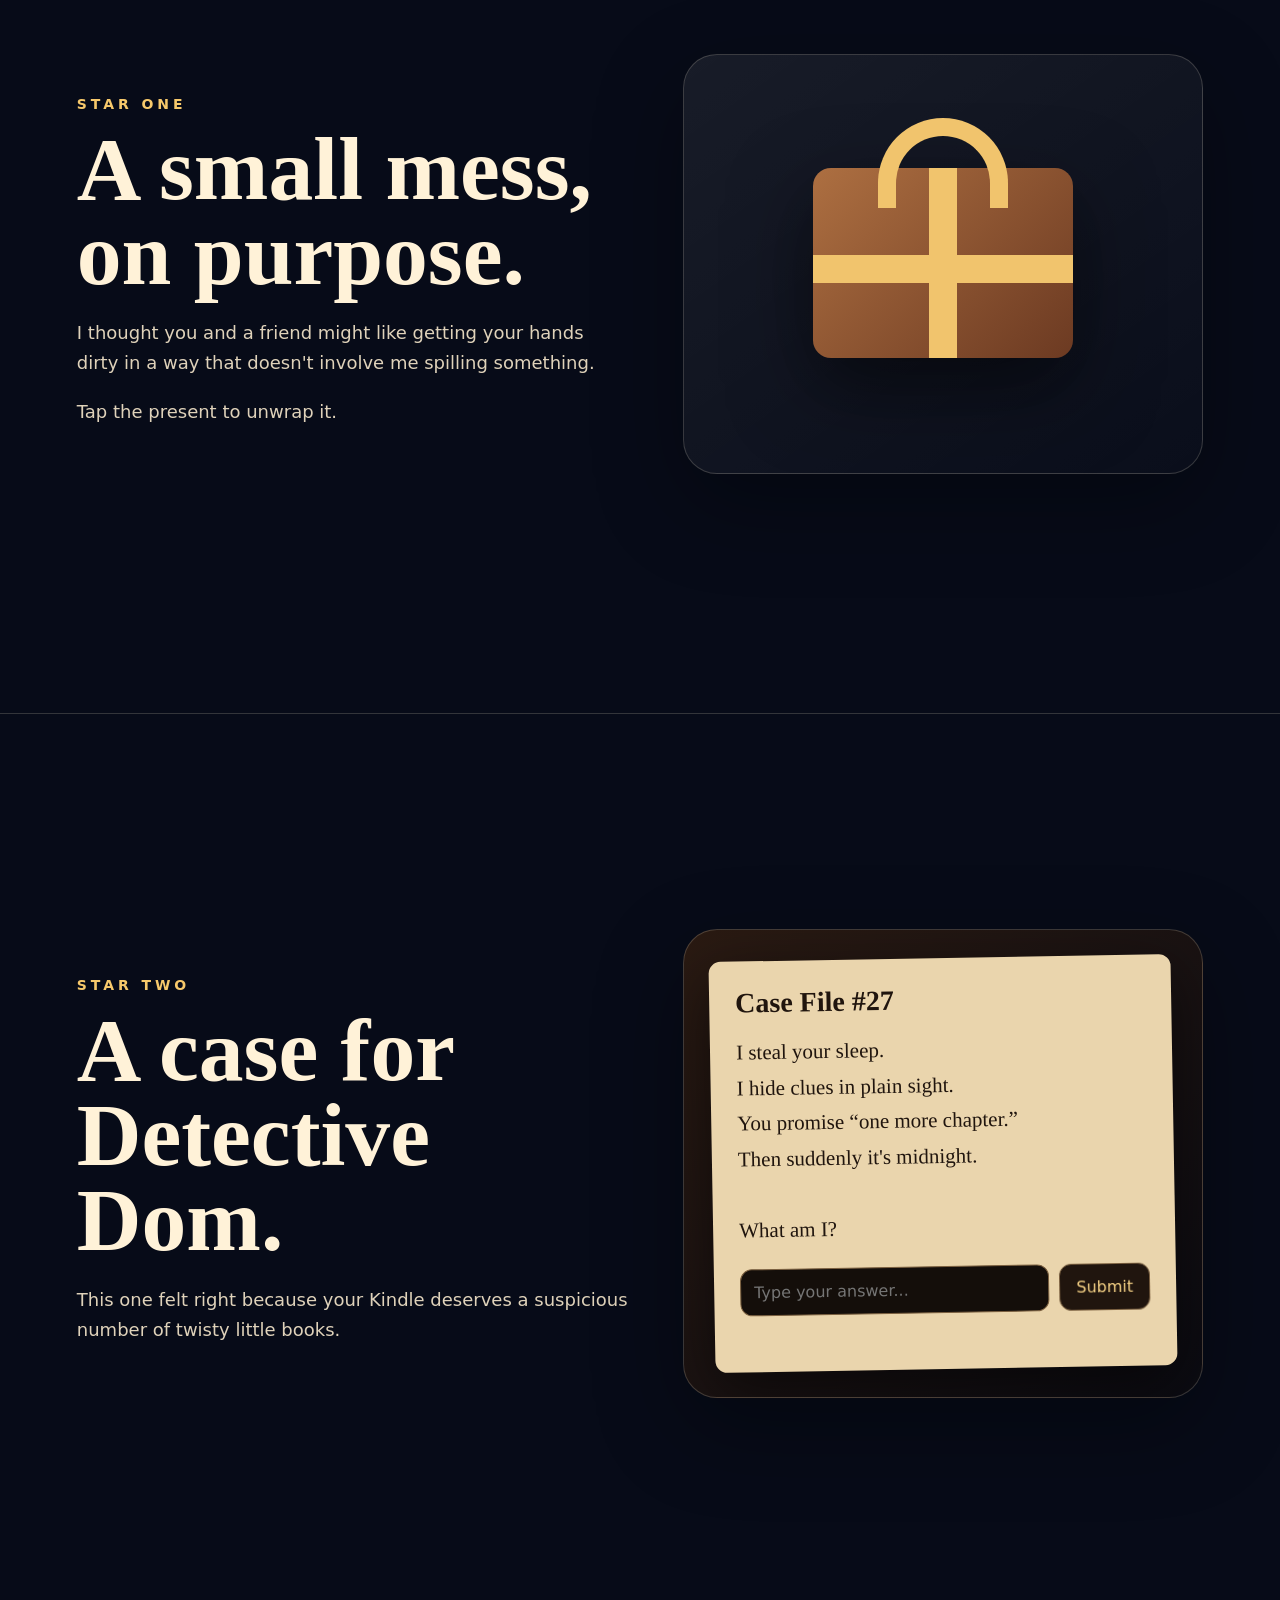
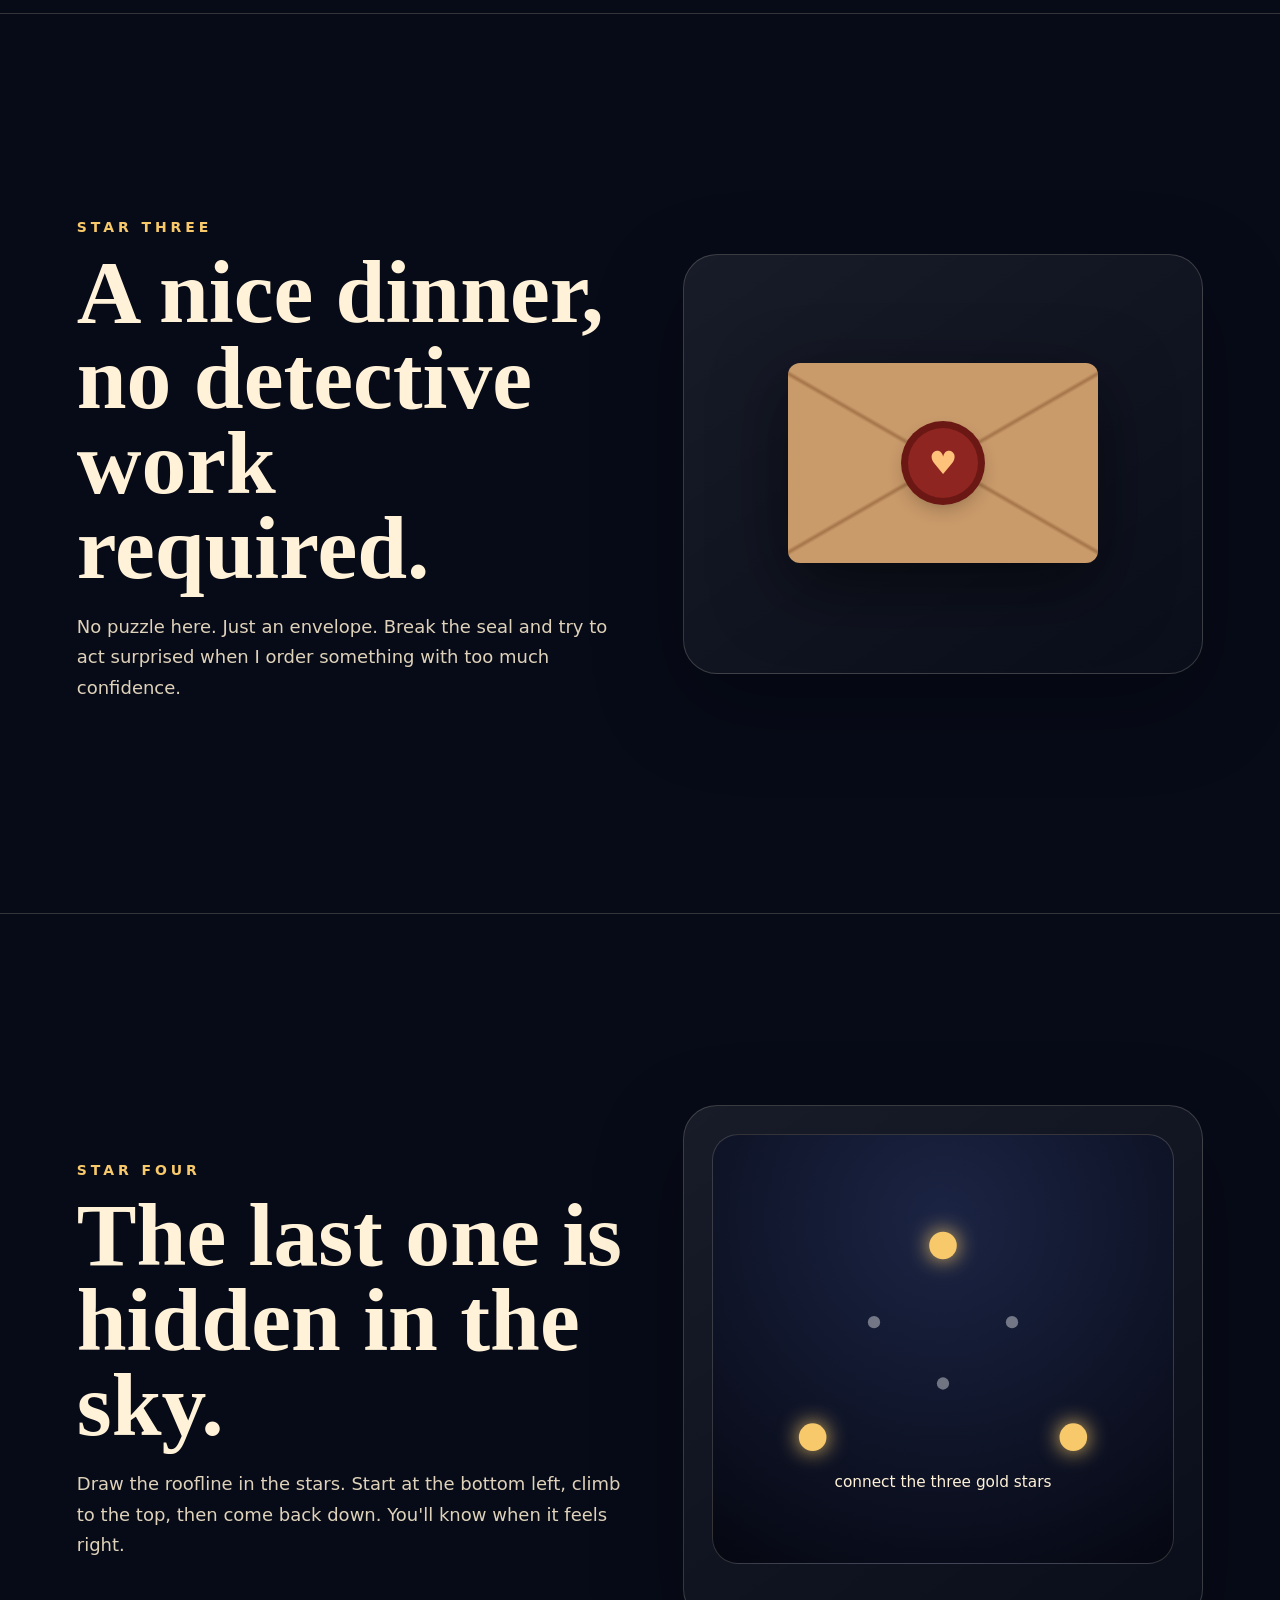
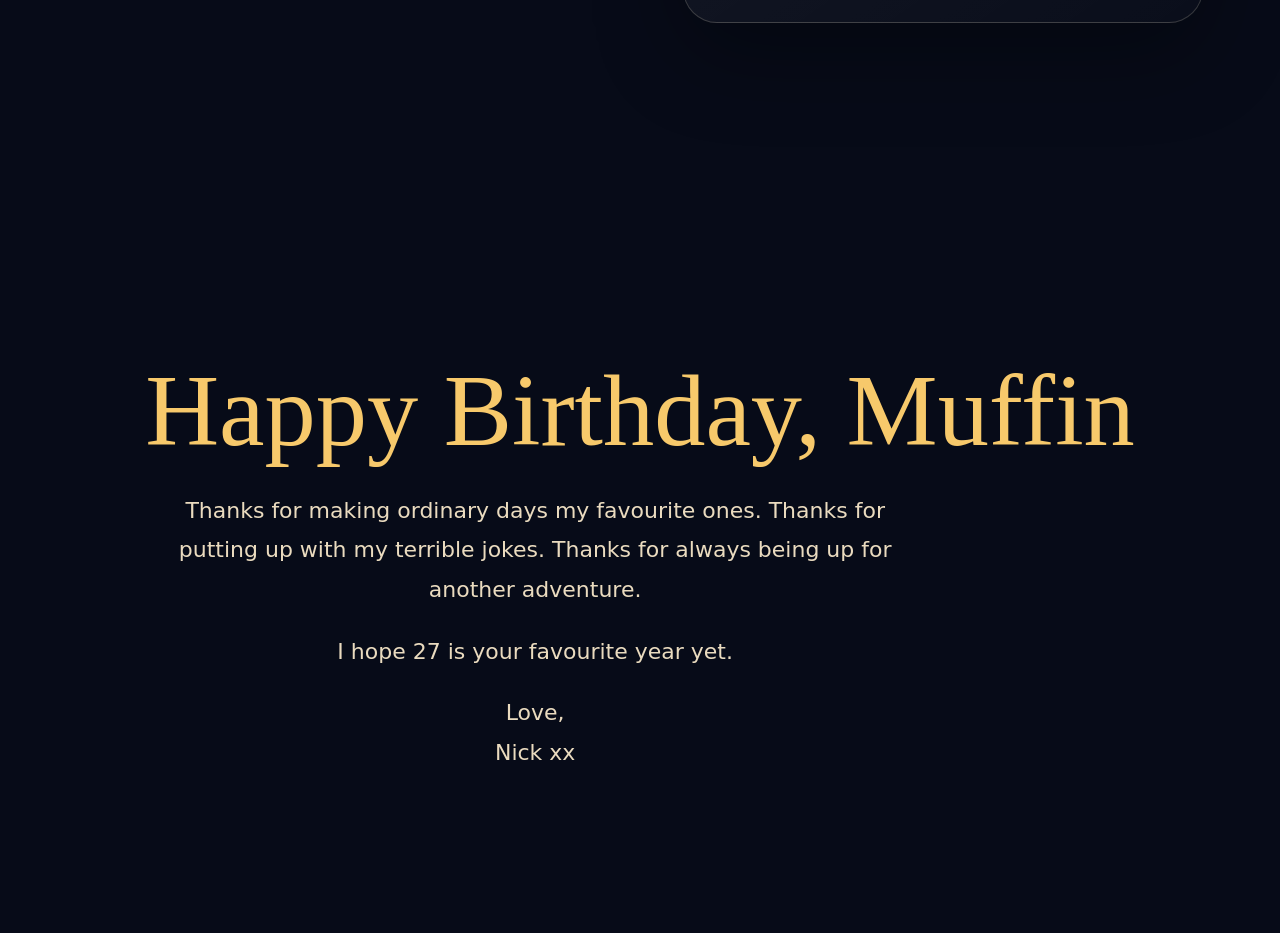
==== commit 37fd6999: "Rename index 5.html to index.html" ====
--- a/index.html
+++ b/index.html
@@ -4,157 +4,106 @@
 <meta charset="utf-8" />
 <meta name="viewport" content="width=device-width, initial-scale=1" />
 <title>Dom's Birthday Quest</title>
-<meta name="description" content="A little birthday adventure for Dom." />
 <style>
 :root{
-  --ink:#fff7e8;
-  --muted:#cdbb9e;
-  --gold:#f4c76b;
-  --gold2:#ffdf95;
-  --rose:#ff9fb6;
-  --wine:#5c1427;
-  --night:#050814;
-  --navy:#0d1530;
-  --blue:#16264c;
-  --paper:#fff1d4;
-  --paper2:#f4dcae;
-  --shadow:0 20px 70px rgba(0,0,0,.45);
-  --radius:28px;
+  --ink:#0b1020; --night:#070b18; --navy:#111a33; --gold:#f7c96b; --cream:#fff2d8; --muted:#c8bda8;
+  --rose:#ff9b8f; --line:rgba(255,242,216,.18); --glass:rgba(255,255,255,.06);
 }
-*{box-sizing:border-box}
-html{scroll-behavior:smooth}
-body{
-  margin:0;
-  font-family: ui-sans-serif, system-ui, -apple-system, BlinkMacSystemFont, "Segoe UI", sans-serif;
-  color:var(--ink);
-  background:
-    radial-gradient(circle at 70% 10%, rgba(255,198,105,.14), transparent 28rem),
-    radial-gradient(circle at 20% 35%, rgba(255,159,182,.10), transparent 22rem),
-    linear-gradient(180deg,#050814 0%, #0b1025 38%, #11182f 72%, #080b16 100%);
-  overflow-x:hidden;
-}
-body.locked{overflow:hidden}
-button,input{font:inherit}
-a{color:inherit}
-.stars,.twinkles{position:fixed; inset:0; pointer-events:none; z-index:-2; overflow:hidden}
-.star{position:absolute; width:2px; height:2px; border-radius:50%; background:#fff; opacity:.7; box-shadow:0 0 10px rgba(255,255,255,.9); animation:twinkle 3s ease-in-out infinite}
-.star.big{width:3px;height:3px;background:var(--gold2)}
-@keyframes twinkle{0%,100%{opacity:.35; transform:scale(.8)}50%{opacity:1; transform:scale(1.35)}}
-.orb{position:fixed;border-radius:50%;filter:blur(30px);opacity:.28;pointer-events:none;z-index:-1}
-.orb.one{width:280px;height:280px;background:#8157ff;left:-120px;top:20%}
-.orb.two{width:260px;height:260px;background:#ffb347;right:-120px;top:15%}
-.orb.three{width:240px;height:240px;background:#ff6c9f;left:50%;bottom:-80px}
-
-.lock-screen{position:fixed;inset:0;z-index:100;background:radial-gradient(circle at 50% 10%,#162044 0%,#070914 55%,#03040a 100%);display:grid;place-items:center;padding:24px;transition:opacity .65s ease, visibility .65s ease}
-.lock-screen.hidden{opacity:0;visibility:hidden}
-.lock-card{width:min(620px,100%);position:relative;text-align:center;border:1px solid rgba(255,255,255,.12);background:linear-gradient(180deg,rgba(255,255,255,.08),rgba(255,255,255,.035));border-radius:34px;padding:36px 26px 30px;box-shadow:var(--shadow);backdrop-filter:blur(18px);overflow:hidden}
-.lock-card:before{content:"";position:absolute;inset:-2px;background:radial-gradient(circle at 50% 0%,rgba(244,199,107,.22),transparent 38%);pointer-events:none}
-.cupcake{font-size:42px;display:block;margin-bottom:14px;filter:drop-shadow(0 10px 24px rgba(244,199,107,.25))}
-.lock-card h1{position:relative;margin:0;font-size:clamp(2.2rem,7vw,4.5rem);line-height:.92;letter-spacing:-.06em}
-.lock-card h1 span{display:block;color:var(--gold);font-family:Georgia,serif;font-style:italic;font-weight:500;letter-spacing:-.04em}
-.lock-card p{position:relative;margin:18px auto 0;max-width:460px;color:var(--muted);font-size:1.05rem;line-height:1.55}
-.pass-row{position:relative;margin:28px auto 10px;display:flex;gap:10px;max-width:380px;justify-content:center}
-#passcode{width:190px;text-align:center;border:1px solid rgba(255,255,255,.18);background:rgba(0,0,0,.25);color:#fff;border-radius:999px;padding:14px 18px;outline:none;letter-spacing:.2em;font-weight:800;font-size:1.1rem;user-select:text;pointer-events:auto}
-#passcode:focus{border-color:var(--gold);box-shadow:0 0 0 4px rgba(244,199,107,.14)}
-.unlock{border:0;border-radius:999px;padding:14px 18px;background:linear-gradient(135deg,var(--gold),#ff8fb2);color:#1b1020;font-weight:900;cursor:pointer;box-shadow:0 12px 26px rgba(244,199,107,.22)}
-.hint{font-size:.86rem!important;margin-top:12px!important;color:#d9c7aa!important}.error{height:24px;color:#ff9fb6!important;margin-top:8px!important;font-size:.9rem!important}
-
-.progress{position:fixed;top:0;left:0;height:4px;background:linear-gradient(90deg,var(--rose),var(--gold));width:0%;z-index:90;box-shadow:0 0 16px rgba(244,199,107,.7)}
-.nav{position:fixed;top:14px;left:50%;transform:translateX(-50%);z-index:40;display:flex;gap:8px;background:rgba(5,8,20,.52);border:1px solid rgba(255,255,255,.1);backdrop-filter:blur(14px);padding:8px;border-radius:999px;box-shadow:0 12px 36px rgba(0,0,0,.22)}
-.nav a{font-size:.78rem;text-decoration:none;color:#f7e9cf;padding:8px 10px;border-radius:999px}.nav a:hover{background:rgba(255,255,255,.09)}
-
-.hero{min-height:100svh;display:grid;place-items:center;padding:120px 22px 70px;text-align:center;position:relative}
-.badge{display:inline-flex;align-items:center;gap:8px;border:1px solid rgba(244,199,107,.25);background:rgba(244,199,107,.08);border-radius:999px;padding:9px 14px;color:#ffe2a2;font-weight:800;font-size:.9rem;margin-bottom:22px}
-.hero h2{font-size:clamp(3.1rem,12vw,8rem);line-height:.82;letter-spacing:-.08em;margin:0;max-width:900px;text-shadow:0 20px 70px rgba(0,0,0,.55)}
-.hero h2 em{display:block;font-family:Georgia,serif;font-weight:500;color:var(--gold);font-style:italic;letter-spacing:-.06em}
-.hero-copy{max-width:620px;color:#d5c3aa;margin:26px auto 0;font-size:clamp(1.05rem,2.4vw,1.35rem);line-height:1.55}
-.scroll-cue{margin-top:36px;color:#f1d79c;font-size:.9rem;animation:bob 1.8s ease-in-out infinite}@keyframes bob{50%{transform:translateY(8px)}}
-
-.path{padding:70px 20px 120px;max-width:1120px;margin:auto}.intro-card{display:grid;grid-template-columns:1fr 1fr;gap:24px;align-items:stretch;margin-bottom:70px}.note{border:1px solid rgba(255,255,255,.11);background:linear-gradient(180deg,rgba(255,255,255,.075),rgba(255,255,255,.035));border-radius:var(--radius);padding:28px;box-shadow:var(--shadow)}.note h3{margin:0 0 10px;font-size:clamp(1.5rem,3vw,2.35rem);letter-spacing:-.04em}.note p{color:#d4c1a6;line-height:1.6;margin:0}.mini-map{min-height:240px;position:relative;overflow:hidden}.trail{position:absolute;inset:18px;border:2px dashed rgba(244,199,107,.32);border-radius:40px;transform:rotate(-2deg)}.pin{position:absolute;width:48px;height:48px;border-radius:50%;background:linear-gradient(135deg,var(--gold),var(--rose));display:grid;place-items:center;color:#1b1020;font-weight:1000;box-shadow:0 12px 28px rgba(0,0,0,.26)}.pin:nth-child(2){left:12%;top:22%}.pin:nth-child(3){left:42%;top:55%}.pin:nth-child(4){right:26%;top:28%}.pin:nth-child(5){right:9%;bottom:14%}
-
-.chapter{position:relative;margin:110px 0;display:grid;grid-template-columns:.9fr 1.1fr;gap:32px;align-items:center}.chapter:nth-child(even){grid-template-columns:1.1fr .9fr}.chapter:nth-child(even) .visual{order:2}.chapter-eyebrow{color:var(--gold);font-weight:900;text-transform:uppercase;letter-spacing:.16em;font-size:.75rem}.chapter h3{margin:8px 0 12px;font-size:clamp(2rem,5vw,4.2rem);letter-spacing:-.07em;line-height:.9}.chapter p{color:#d6c4ab;line-height:1.65;font-size:1.03rem}.gift-panel{border:1px solid rgba(255,255,255,.12);border-radius:34px;padding:24px;background:linear-gradient(180deg,rgba(255,255,255,.08),rgba(255,255,255,.035));box-shadow:var(--shadow);min-height:440px;position:relative;overflow:hidden}.gift-panel:after{content:"";position:absolute;inset:0;background:radial-gradient(circle at 50% 0%,rgba(255,218,154,.12),transparent 40%);pointer-events:none}.cta{border:0;border-radius:999px;padding:13px 18px;background:linear-gradient(135deg,var(--gold),#ff9fb6);font-weight:900;color:#20111b;cursor:pointer;box-shadow:0 14px 32px rgba(244,199,107,.2)}.ghost{background:rgba(255,255,255,.08);border:1px solid rgba(255,255,255,.16);color:var(--ink)}
-.reveal{opacity:0;transform:translateY(24px);transition:opacity .8s ease,transform .8s ease}.reveal.show{opacity:1;transform:translateY(0)}
-/* Present */
-.parcel{position:absolute;left:50%;top:52%;transform:translate(-50%,-50%);width:240px;height:190px;background:linear-gradient(135deg,#d99a4b,#efbe70);border-radius:24px;box-shadow:0 24px 60px rgba(0,0,0,.35);transition:.7s ease}.parcel:before{content:"";position:absolute;left:50%;top:0;transform:translateX(-50%);width:42px;height:100%;background:#7b1830}.parcel:after{content:"";position:absolute;left:0;top:74px;width:100%;height:42px;background:#7b1830}.bow{position:absolute;left:50%;top:-26px;transform:translateX(-50%);width:120px;height:64px;z-index:2}.bow:before,.bow:after{content:"";position:absolute;width:62px;height:52px;border:14px solid #7b1830;border-radius:60px 60px 12px 60px}.bow:before{left:0;transform:rotate(-18deg)}.bow:after{right:0;transform:scaleX(-1) rotate(-18deg)}.parcel.open{transform:translate(-50%,-50%) scale(.88) rotate(-2deg);opacity:.25}.voucher{position:absolute;left:50%;top:54%;transform:translate(-50%,-15%) rotate(-2deg) scale(.9);width:min(310px,82%);border-radius:22px;background:linear-gradient(135deg,#fff5dc,#ffd88b);color:#241525;padding:24px;text-align:center;box-shadow:0 26px 60px rgba(0,0,0,.35);opacity:0;transition:.75s ease}.voucher.show{opacity:1;transform:translate(-50%,-50%) rotate(-2deg) scale(1)}.voucher .big{font-size:2.2rem;font-weight:1000;letter-spacing:-.05em}.voucher small{display:block;margin-top:8px;color:#6b4b21;font-weight:800}
-/* Kindle */
-.desk{background:radial-gradient(circle at 22% 18%,rgba(255,205,112,.22),transparent 16rem),linear-gradient(135deg,#2a1722,#120b16);position:relative}.lamp{position:absolute;right:22px;top:0;width:160px;height:160px;border-radius:0 0 90px 90px;background:radial-gradient(circle at 55% 15%,rgba(255,235,180,.9),rgba(255,211,122,.32),transparent 70%);filter:blur(1px);opacity:.85}.notebook{position:absolute;left:50%;top:52%;transform:translate(-50%,-50%) rotate(-3deg);width:min(380px,86%);min-height:300px;background:linear-gradient(90deg,#ead5a8 0 48%,#f9e8bf 49%);border-radius:18px;box-shadow:0 28px 60px rgba(0,0,0,.42);color:#2b1a21;padding:26px}.notebook h4{margin:0 0 8px;font-family:Georgia,serif;font-size:1.7rem}.notebook p{color:#3e2830!important;margin:8px 0;font-size:.96rem!important;line-height:1.45!important}.answer{display:flex;gap:8px;margin-top:14px}.answer input{min-width:0;flex:1;border:2px solid rgba(61,36,43,.28);border-radius:999px;padding:11px 14px;background:#fffaf0;color:#20111b;outline:none}.case-msg{font-weight:900;color:#7b1830!important;min-height:22px!important}.voucher-inline{display:none;margin-top:16px;background:#20111b;color:#ffe7ac;border-radius:18px;padding:16px;text-align:center}.voucher-inline.show{display:block}.voucher-inline b{color:var(--gold);font-size:1.2rem}
-/* Envelope */
-.envelope{position:absolute;left:50%;top:52%;transform:translate(-50%,-50%);width:min(420px,88%);height:260px;background:linear-gradient(145deg,#efe0bd,#d8bd83);border-radius:18px;box-shadow:0 24px 60px rgba(0,0,0,.38);overflow:hidden;color:#28171c;cursor:pointer}.envelope:before{content:"";position:absolute;inset:0;background:linear-gradient(150deg,transparent 49%,rgba(117,75,35,.16) 50%),linear-gradient(30deg,transparent 49%,rgba(117,75,35,.15) 50%)}.seal{position:absolute;left:50%;top:50%;transform:translate(-50%,-50%);width:74px;height:74px;border-radius:50%;background:linear-gradient(135deg,#8e1e36,#55111f);display:grid;place-items:center;color:#ffd98a;font-size:1.6rem;box-shadow:0 12px 28px rgba(0,0,0,.25)}.invite{position:absolute;left:50%;top:55%;transform:translate(-50%,25%) scale(.86);opacity:0;width:min(380px,86%);background:#fff2d5;color:#26141a;border-radius:20px;padding:24px;text-align:center;box-shadow:0 22px 52px rgba(0,0,0,.34);transition:.7s ease}.invite.show{opacity:1;transform:translate(-50%,-50%) scale(1)}.invite h4{font-family:Georgia,serif;margin:4px 0 6px;font-size:2rem}.invite p{color:#50323d!important;margin:6px 0!important}.envelope.open{opacity:.12;transform:translate(-50%,-50%) scale(.86) rotate(2deg)}
-/* Constellation */
-.constellation{position:relative;min-height:440px;background:radial-gradient(circle at 50% 20%,rgba(244,199,107,.14),transparent 17rem),linear-gradient(180deg,#050815,#02040b);}.moon{position:absolute;right:36px;top:34px;width:72px;height:72px;border-radius:50%;background:#fff1c7;box-shadow:0 0 60px rgba(255,241,199,.35)}.moon:after{content:"";position:absolute;left:-12px;top:-4px;width:72px;height:72px;border-radius:50%;background:#050815}.sky-line{position:absolute;inset:auto 0 0;height:135px;background:linear-gradient(180deg,transparent,#0a0d13 50%)}.tree{position:absolute;bottom:30px;width:0;height:0;border-left:28px solid transparent;border-right:28px solid transparent;border-bottom:110px solid #12180f;filter:drop-shadow(0 0 10px rgba(0,0,0,.4))}.tree.t1{left:8%;transform:scale(1.1)}.tree.t2{left:18%;transform:scale(.85)}.tree.t3{right:10%;transform:scale(1.25)}.cabin{position:absolute;left:50%;bottom:55px;transform:translateX(-50%);width:210px;height:140px;opacity:0;transition:1s ease}.cabin.show{opacity:1}.cabin:before{content:"";position:absolute;left:25px;bottom:0;width:160px;height:125px;background:#271616;clip-path:polygon(50% 0,100% 100%,0 100%);box-shadow:0 0 50px rgba(244,199,107,.16)}.cabin:after{content:"";position:absolute;left:78px;bottom:0;width:54px;height:75px;background:linear-gradient(#ffd98a,#d98241);border-radius:5px 5px 0 0;box-shadow:0 0 40px rgba(244,199,107,.55)}.star-btn{position:absolute;width:30px;height:30px;border-radius:50%;border:0;background:transparent;color:#fff;cursor:pointer}.star-btn:before{content:"★";font-size:26px;text-shadow:0 0 16px #fff;opacity:.7}.star-btn.hit:before{color:var(--gold);opacity:1;text-shadow:0 0 26px var(--gold)}.line-svg{position:absolute;inset:0;pointer-events:none}.final-copy{position:absolute;left:50%;bottom:18px;transform:translateX(-50%);width:92%;text-align:center;color:#ffe8aa;font-weight:900;opacity:0;transition:.8s ease}.final-copy.show{opacity:1}
-
-.ending{padding:110px 20px 150px;text-align:center;max-width:820px;margin:auto}.ending h3{font-size:clamp(2.8rem,8vw,6.5rem);line-height:.85;letter-spacing:-.08em;margin:0}.ending h3 em{font-family:Georgia,serif;color:var(--gold);font-weight:500}.ending p{color:#d9c7aa;line-height:1.75;font-size:1.15rem;max-width:620px;margin:24px auto}.signature{font-family:Georgia,serif;font-size:2rem;color:var(--gold);font-style:italic}.egg{position:fixed;right:18px;bottom:18px;z-index:60;border:1px solid rgba(255,255,255,.14);background:rgba(255,255,255,.08);backdrop-filter:blur(10px);border-radius:999px;padding:11px 13px;cursor:pointer}.toast{position:fixed;left:50%;bottom:24px;transform:translate(-50%,20px);opacity:0;z-index:80;background:#fff1d4;color:#25141b;border-radius:999px;padding:12px 18px;font-weight:900;box-shadow:0 18px 42px rgba(0,0,0,.35);transition:.35s ease}.toast.show{opacity:1;transform:translate(-50%,0)}
-@media (max-width:820px){.nav{display:none}.intro-card,.chapter,.chapter:nth-child(even){grid-template-columns:1fr}.chapter:nth-child(even) .visual{order:0}.chapter{margin:76px 0}.gift-panel{min-height:390px}.pass-row{flex-direction:column;align-items:center}#passcode{width:100%}.unlock{width:100%}.answer{flex-direction:column}.hero{padding-top:84px}.path{padding-top:20px}.intro-card{margin-bottom:30px}}
-@media (prefers-reduced-motion: reduce){*{animation:none!important;transition:none!important}html{scroll-behavior:auto}}
+*{box-sizing:border-box} html{scroll-behavior:smooth} body{margin:0;background:var(--night);color:var(--cream);font-family:Inter, ui-sans-serif, system-ui, -apple-system, BlinkMacSystemFont,"Segoe UI",sans-serif;overflow-x:hidden}
+body.locked{overflow:hidden}.serif{font-family:Georgia, 'Times New Roman', serif}.script{font-family:'Brush Script MT','Segoe Script',cursive;font-weight:400}
+button,input{font:inherit} a{color:inherit}.sr{position:absolute;left:-999px}
+.sky{position:fixed;inset:0;z-index:-5;background:radial-gradient(circle at 50% 110%,#362444 0,#14203e 32%,#080d1d 72%,#050713 100%);overflow:hidden}.sky:before,.sky:after{content:"";position:absolute;inset:0;background-image:radial-gradient(circle,#fff 0 1px,transparent 1.5px),radial-gradient(circle,#f7c96b 0 1px,transparent 1.5px);background-size:180px 180px,260px 260px;background-position:12px 40px,80px 120px;opacity:.45;animation:drift 70s linear infinite}.sky:after{filter:blur(1px);opacity:.24;animation-duration:120s}.glow{position:fixed;inset:auto 0 -35vh 0;height:60vh;background:radial-gradient(circle,#f7c96b22,transparent 55%);z-index:-4;pointer-events:none}.shooting{position:fixed;top:12%;left:-15%;width:160px;height:2px;background:linear-gradient(90deg,transparent,#fff,transparent);transform:rotate(-20deg);filter:drop-shadow(0 0 8px #fff);animation:shoot 16s ease-in-out infinite;z-index:-3}
+@keyframes drift{to{transform:translate3d(-140px,-120px,0)}}@keyframes shoot{0%,78%,100%{opacity:0;transform:translateX(0) rotate(-20deg)}82%{opacity:1}89%{opacity:0;transform:translateX(125vw) rotate(-20deg)}}
+/* Lock */
+.lock{position:fixed;inset:0;z-index:50;display:grid;place-items:center;padding:24px;background:radial-gradient(circle at 70% 30%,#1c284dcc,transparent 34%),linear-gradient(#070b18ee,#070b18);transition:.8s ease}.lock.open{opacity:0;visibility:hidden;pointer-events:none}.lock-card{width:min(680px,100%);border:1px solid var(--line);border-radius:30px;padding:36px;background:linear-gradient(145deg,rgba(255,255,255,.08),rgba(255,255,255,.03));box-shadow:0 30px 100px #000a;text-align:center;position:relative;overflow:hidden}.lock-card:before{content:"🧁";font-size:42px;display:block;margin-bottom:10px;filter:drop-shadow(0 0 18px #f7c96b88)}.lock h1{font-size:clamp(42px,9vw,86px);margin:0;color:var(--gold);letter-spacing:.02em;text-shadow:0 0 24px #f7c96b33}.lock p{font-size:18px;line-height:1.6;color:var(--muted)}.pass-row{display:flex;gap:10px;margin:24px auto 10px;max-width:420px}.pass-row input{flex:1;background:#070b18;border:1px solid var(--line);border-radius:16px;padding:16px;color:var(--cream);outline:none}.pass-row input:focus{border-color:var(--gold);box-shadow:0 0 0 3px #f7c96b22}.pass-row button,.primary{background:var(--gold);color:#18100b;border:0;border-radius:16px;padding:14px 18px;font-weight:800;cursor:pointer;box-shadow:0 10px 30px #f7c96b22;transition:.2s}.pass-row button:hover,.primary:hover{transform:translateY(-2px)}.wrong{min-height:22px;color:#ffb3aa}.note{position:absolute;right:24px;bottom:20px;transform:rotate(-4deg);background:#e7d0a6;color:#21190f;padding:14px 18px;border-radius:4px;box-shadow:0 8px 20px #0007;font-family:Georgia,serif}
+/* Sections */
+section{min-height:100vh;padding:100px 6vw;position:relative}.hero{display:grid;place-items:center;text-align:center}.hero h2{letter-spacing:.36em;font-size:13px;color:var(--gold);text-transform:uppercase}.hero h1{font-size:clamp(64px,13vw,168px);margin:10px 0;color:var(--gold);text-shadow:0 0 38px #f7c96b44}.hero p{max-width:660px;margin:10px auto;font-size:clamp(18px,2vw,24px);line-height:1.55;color:#f6e4c1}.scrollcue{margin-top:36px;color:var(--gold);animation:bob 1.6s ease-in-out infinite}@keyframes bob{50%{transform:translateY(8px)}}
+.map{min-height:auto;padding-top:80px}.map h2{text-align:center;font-size:clamp(34px,5vw,68px);margin:0 0 10px}.map>p{text-align:center;color:var(--muted);font-size:18px;margin-bottom:50px}.stars-map{max-width:900px;margin:0 auto;display:grid;grid-template-columns:repeat(4,1fr);gap:22px}.quest-star{background:linear-gradient(180deg,#ffffff0e,#ffffff04);border:1px solid var(--line);border-radius:28px;padding:28px 18px;text-align:center;min-height:170px;cursor:pointer;position:relative;overflow:hidden;transition:.25s}.quest-star:hover{transform:translateY(-6px);border-color:#f7c96b66}.quest-star .star{font-size:56px;color:var(--gold);display:block;filter:drop-shadow(0 0 20px #f7c96b88);animation:pulse 2s ease-in-out infinite}.quest-star.locked{opacity:.45;cursor:not-allowed}.quest-star.done{border-color:#f7c96b88;background:#f7c96b12}.quest-star small{display:block;letter-spacing:.2em;text-transform:uppercase;color:var(--gold);margin-bottom:8px}.quest-star b{opacity:0;transition:.3s}.quest-star.done b,.quest-star.active b{opacity:1}.quest-star:not(.done):not(.active) b:before{content:"Hidden surprise";opacity:.65}.quest-star:not(.done):not(.active) b{font-size:0}.quest-star:not(.done):not(.active) b:before{font-size:16px}@keyframes pulse{50%{transform:scale(1.08)}}
+.chapter{display:grid;grid-template-columns:minmax(0,1fr) minmax(300px,520px);gap:54px;align-items:center;border-top:1px solid var(--line)}.chapter h3{letter-spacing:.28em;text-transform:uppercase;color:var(--gold);font-size:14px}.chapter h2{font-size:clamp(44px,7vw,92px);line-height:.95;margin:0 0 22px}.chapter p{font-size:18px;line-height:1.7;color:#dfd2ba}.panel{border:1px solid var(--line);border-radius:34px;background:linear-gradient(145deg,#ffffff12,#ffffff04);box-shadow:0 30px 90px #0005;padding:28px;min-height:420px;position:relative;overflow:hidden}.hidden{display:none!important}.revealed{animation:pop .55s cubic-bezier(.2,1,.3,1) both}@keyframes pop{from{opacity:0;transform:translateY(18px) scale(.98)}to{opacity:1;transform:none}}
+/* Gift 1 */
+.parcel{height:360px;display:grid;place-items:center}.box{width:260px;height:190px;background:linear-gradient(135deg,#ad6f41,#6c3a22);border-radius:18px;position:relative;box-shadow:0 30px 80px #0008;cursor:pointer;transition:.4s}.box:before,.box:after{content:"";position:absolute;background:#f1c46d}.box:before{width:28px;height:100%;left:50%;top:0;transform:translateX(-50%)}.box:after{height:28px;width:100%;left:0;top:46%}.ribbon{position:absolute;top:-50px;left:50%;width:130px;height:90px;transform:translateX(-50%);border:18px solid #f1c46d;border-bottom:0;border-radius:80px 80px 0 0}.box.open{transform:rotate(-2deg) translateY(12px);opacity:.2}.voucher{background:#f4dfb6;color:#23180e;border-radius:14px;padding:28px;box-shadow:0 20px 60px #0007;transform:rotate(-2deg);text-align:center}.voucher h4{font-family:Georgia,serif;font-size:34px;margin:0 0 8px}.voucher strong{font-size:22px}.tiny{font-size:14px;color:#82633c}
+/* Gift 2 */
+.desk{background:linear-gradient(135deg,#2a1a12,#0b0b12);}.case-paper{background:#ead5ad;color:#20150e;border-radius:12px;padding:26px;box-shadow:0 20px 60px #0008;transform:rotate(-1deg)}.case-paper h4{font-family:Georgia,serif;font-size:28px;margin:0 0 16px}.riddle{font-family:Georgia,serif;font-size:21px;line-height:1.7}.answer{display:flex;gap:10px;margin-top:20px}.answer input{flex:1;background:#140e0a;border:1px solid #7b6040;border-radius:12px;padding:13px;color:var(--cream)}.answer button{background:#20150e;color:#f8d487;border:1px solid #7b6040;border-radius:12px;padding:12px 16px;cursor:pointer}.hint{color:#8e341f;margin-top:10px;min-height:20px}
+/* Gift 3 */
+.envelope{height:360px;display:grid;place-items:center}.env{width:310px;height:200px;background:#c99a6a;border-radius:12px;position:relative;box-shadow:0 24px 70px #0008;cursor:grab}.env:before{content:"";position:absolute;inset:0;background:linear-gradient(150deg,transparent 49%,#95653c 50%,transparent 51%),linear-gradient(30deg,transparent 49%,#95653c 50%,transparent 51%);opacity:.7}.seal{position:absolute;left:50%;top:50%;transform:translate(-50%,-50%);width:70px;height:70px;border-radius:50%;background:#8e2521;box-shadow:0 0 0 7px #6b1815,0 8px 20px #0005;display:grid;place-items:center;color:#ffc27b;font-size:32px;transition:.3s}.env.open .seal{transform:translate(135px,-105px) rotate(30deg);opacity:.2}.invite{background:#f2dfbd;color:#1d130c;border-radius:16px;padding:30px;text-align:center;box-shadow:0 24px 70px #0008}.invite h4{font-family:Georgia,serif;font-size:40px;margin:0 0 10px}.invite p{color:#2b1b12;margin:8px 0}
+/* Gift 4 */
+.constellation{height:430px;background:radial-gradient(circle at 50% 20%,#1b2444,#050711);border-radius:26px;border:1px solid var(--line);position:relative;overflow:hidden}.constellation svg{position:absolute;inset:0;width:100%;height:100%}.node{cursor:pointer;filter:drop-shadow(0 0 14px #f7c96b);transition:.2s}.node:hover{transform:scale(1.15)}.node.done{fill:var(--gold)}.path{stroke:var(--gold);stroke-width:4;stroke-linecap:round;stroke-dasharray:800;stroke-dashoffset:800}.path.draw{animation:draw 1.2s forwards}@keyframes draw{to{stroke-dashoffset:0}}.final-reveal{padding:0;min-height:100vh}.cinema{min-height:100vh;display:grid;grid-template-columns:1fr 1fr;align-items:center;gap:50px;padding:90px 6vw;background:radial-gradient(circle at 70% 30%,#f7c96b17,transparent 32%),#050711}.aframe-art{height:min(72vh,680px);position:relative;border-radius:34px;overflow:hidden;background:linear-gradient(#081228,#0a0b0f);box-shadow:0 30px 100px #000a;border:1px solid var(--line)}.milky{position:absolute;inset:0;background-image:radial-gradient(circle,#fff 0 1px,transparent 2px),radial-gradient(circle,#f7c96b 0 1px,transparent 2px);background-size:90px 90px,140px 140px;opacity:.8}.mountains{position:absolute;left:0;right:0;bottom:0;height:45%;background:linear-gradient(145deg,transparent 48%,#101b14 49%),linear-gradient(220deg,transparent 52%,#0c1510 53%);background-size:55% 100%;background-repeat:no-repeat;background-position:left bottom,right bottom}.cabin{position:absolute;left:50%;bottom:8%;transform:translateX(-50%);width:56%;height:62%;clip-path:polygon(50% 0,100% 100%,0 100%);background:linear-gradient(90deg,#29160d,#b46f37 45%,#3d2113);box-shadow:0 0 60px #f7c96b55}.cabin:before{content:"";position:absolute;inset:8% 12%;clip-path:polygon(50% 0,100% 100%,0 100%);border:14px solid #111;}.door{position:absolute;left:42%;bottom:0;width:16%;height:34%;background:#ffcc7a;box-shadow:0 0 30px #f7c96b}.deck{position:absolute;left:18%;right:18%;bottom:5%;height:6px;background:#80502e;box-shadow:0 0 20px #f7c96b}.bath{position:absolute;right:11%;bottom:13%;width:94px;height:38px;border-radius:50%;border:8px solid #bfc5bd;background:#1a2430;box-shadow:0 0 30px #f7c96b44}.fairylights{position:absolute;left:19%;right:19%;bottom:34%;height:40px;border-top:2px dashed #f7c96baa}.fairylights:after{content:"✦ ✦ ✦ ✦ ✦ ✦ ✦";color:var(--gold);letter-spacing:18px;position:absolute;top:-13px;left:2%}.ending h2{font-size:clamp(50px,8vw,120px);line-height:.95;margin:0;color:var(--gold)}.ending p{font-size:21px;line-height:1.7;color:#f0dfc3}.handnote{background:#e7d0a6;color:#21190f;padding:22px;border-radius:6px;transform:rotate(-2deg);display:inline-block;box-shadow:0 20px 60px #0007;font-family:Georgia,serif;margin-top:18px}.complete{min-height:80vh;text-align:center;display:grid;place-items:center}.complete h2{font-size:clamp(52px,8vw,110px);color:var(--gold);margin:0}.complete p{max-width:780px;font-size:22px;line-height:1.8;color:#eadbbf}.egg{position:fixed;right:18px;bottom:18px;background:#ffffff0c;border:1px solid var(--line);border-radius:99px;padding:12px 15px;cursor:pointer;z-index:4}.toast{position:fixed;left:50%;bottom:30px;transform:translateX(-50%) translateY(30px);opacity:0;background:#151a2c;border:1px solid #f7c96b55;border-radius:16px;color:var(--cream);padding:14px 18px;z-index:20;transition:.3s}.toast.show{opacity:1;transform:translateX(-50%) translateY(0)}
+@media(max-width:850px){section{padding:70px 22px}.stars-map{grid-template-columns:1fr 1fr}.chapter,.cinema{grid-template-columns:1fr}.note{position:static;margin-top:20px}.pass-row{flex-direction:column}.hero h1{font-size:72px}.chapter h2{font-size:48px}.panel{min-height:auto}.cinema{padding:70px 22px}.aframe-art{height:520px}}
 </style>
 </head>
 <body class="locked">
-<div class="stars" id="stars"></div><div class="orb one"></div><div class="orb two"></div><div class="orb three"></div>
-<div class="progress" id="progress"></div>
-<section class="lock-screen" id="lock">
+<div class="sky"></div><div class="glow"></div><div class="shooting"></div>
+<div class="lock" id="lock">
   <div class="lock-card">
-    <span class="cupcake">🧁</span>
-    <h1>Happy Birthday,<span>Muffin</span></h1>
-    <p>I made you a tiny birthday quest. Four little surprises. One very good bub. Zero refunds.</p>
-    <div class="pass-row">
-      <input id="passcode" inputmode="numeric" autocomplete="off" placeholder="••••" aria-label="Birthday passcode" />
-      <button class="unlock" id="unlock">Unlock</button>
-    </div>
-    <p class="hint">Hint: the day someone very cute turns 27.</p>
-    <p class="error" id="passError"></p>
+    <h1 class="script">Hey Bub</h1>
+    <p>Something big is brewing. Not just coffee. Definitely not subtle.</p>
+    <p><strong>Hint:</strong> the day someone very cute turns 27.</p>
+    <form class="pass-row" id="passForm"><input id="pass" autocomplete="off" placeholder="Birthday code" autofocus><button>→</button></form>
+    <div class="wrong" id="wrong"></div>
+    <div class="note">P.S. I heard muffins go great with adventures. ♥</div>
+  </div>
+</div>
+<main>
+<section class="hero" id="top">
+  <div>
+    <h2>A little birthday adventure for</h2>
+    <h1 class="script">Dom</h1>
+    <p>Happy 27th, Muffin. I hid four little surprises in here. Some will make you think, some will hopefully make you smile, and one... I really hope you'll love.</p>
+    <a class="primary" href="#map">Start the quest</a>
+    <div class="scrollcue">⌄</div>
   </div>
 </section>
-<nav class="nav"><a href="#gift1">Craft</a><a href="#gift2">Kindle</a><a href="#gift3">Dinner</a><a href="#gift4">Stars</a></nav>
-<main>
-  <section class="hero">
-    <div>
-      <div class="badge">LEVEL 27 UNLOCKED · 27/06</div>
-      <h2>Dom turns <em>twenty seven</em></h2>
-      <p class="hero-copy">I may have accidentally turned your birthday presents into a little adventure. Sorry. Not really.</p>
-      <div class="scroll-cue">scroll to begin ↓</div>
-    </div>
-  </section>
-  <section class="path">
-    <div class="intro-card reveal">
-      <div class="note"><h3>The rules are simple.</h3><p>There are four stops. Open them in order. No overthinking. No suspicious detective energy unless specifically requested.</p></div>
-      <div class="note mini-map"><div class="trail"></div><div class="pin">1</div><div class="pin">2</div><div class="pin">3</div><div class="pin">4</div></div>
-    </div>
-    <article class="chapter reveal" id="gift1">
-      <div class="copy"><div class="chapter-eyebrow">Gift one</div><h3>Something crafty.</h3><p>For a wholesome little outing where getting clay everywhere is not only allowed, it is actively encouraged.</p><button class="cta" id="openParcel">Untie the ribbon</button></div>
-      <div class="visual gift-panel"><div class="parcel" id="parcel"><div class="bow"></div></div><div class="voucher" id="craftVoucher"><div class="big">Craft & Soul</div><small>Manly · 2 hour session for Dom + a friend</small><p style="color:#5b3d1e;margin:14px 0 0">A little voucher for getting your hands dirty on purpose.</p></div></div>
-    </article>
-    <article class="chapter reveal" id="gift2">
-      <div class="visual gift-panel desk"><div class="lamp"></div><div class="notebook"><h4>Case File #27</h4><p>I keep you awake far too late.</p><p>I hide clues in plain sight.</p><p>Every chapter makes you say, “okay, just one more.”</p><p>What am I?</p><div class="answer"><input id="riddleAnswer" placeholder="type your answer" /><button class="cta" id="solveRiddle">Solve</button></div><p class="case-msg" id="caseMsg"></p><div class="voucher-inline" id="kindleVoucher"><b>$100 Kindle Amazon Voucher</b><br>For twisty crime thrillers and suspicious plot twists.</div></div></div>
-      <div class="copy"><div class="chapter-eyebrow">Gift two</div><h3>A tiny library of murder.</h3><p>For the new Kindle, obviously. So you can buy exactly the kind of book where everyone is lying and one person definitely did it.</p></div>
-    </article>
-    <article class="chapter reveal" id="gift3">
-      <div class="copy"><div class="chapter-eyebrow">Gift three</div><h3>Date night, but fancy.</h3><p>No scratch cards. No weird lumps. Just an envelope, a seal, and a very valid excuse to get dressed up.</p><button class="cta ghost" id="openEnvelope">Break the seal</button></div>
-      <div class="visual gift-panel"><div class="envelope" id="envelope"><div class="seal">N+D</div></div><div class="invite" id="dinnerInvite"><div style="letter-spacing:.2em;text-transform:uppercase;font-weight:900;color:#8e1e36;font-size:.72rem">Reservation for two</div><h4>Grill Americano</h4><p>A nice dinner for us.</p><p>Potentially too much food. Definitely worth it.</p></div></div>
-    </article>
-    <article class="chapter reveal" id="gift4">
-      <div class="visual gift-panel constellation" id="constellation"><div class="moon"></div><svg class="line-svg" id="lineSvg"></svg><button class="star-btn" data-i="0" style="left:22%;top:32%"></button><button class="star-btn" data-i="1" style="left:39%;top:18%"></button><button class="star-btn" data-i="2" style="left:55%;top:34%"></button><button class="star-btn" data-i="3" style="left:47%;top:52%"></button><button class="star-btn" data-i="4" style="left:31%;top:56%"></button><div class="tree t1"></div><div class="tree t2"></div><div class="tree t3"></div><div class="cabin" id="cabin"></div><div class="sky-line"></div><div class="final-copy" id="finalCopy">One last adventure. Tiny home. Bush. Baths. Stars. Just us.</div></div>
-      <div class="copy"><div class="chapter-eyebrow">Gift four</div><h3>Connect the stars.</h3><p>Click the glowing stars to finish the constellation. This one stays hidden until the sky gives it away.</p></div>
-    </article>
-  </section>
-  <section class="ending reveal"><h3>Happy Birthday,<br><em>Dom</em></h3><p>Thanks for making ordinary days my favourite ones. Thanks for being my bub, my muffin, and the person I most want to make ridiculous little websites for.</p><p>I hope 27 is full of good dinners, better books, muddy clay, long baths, stars, and the kind of adventures that feel like ours.</p><div class="signature">Love, Nick xx</div></section>
+<section class="map" id="map">
+  <h2 class="serif">Four stars.</h2>
+  <p>Each one hides a little adventure. No spoilers. Big muffin energy only.</p>
+  <div class="stars-map">
+    <div class="quest-star active" data-go="gift1"><small>Star 1</small><span class="star">★</span><b>Hidden surprise</b></div>
+    <div class="quest-star locked" data-go="gift2"><small>Star 2</small><span class="star">★</span><b>Hidden surprise</b></div>
+    <div class="quest-star locked" data-go="gift3"><small>Star 3</small><span class="star">★</span><b>Hidden surprise</b></div>
+    <div class="quest-star locked" data-go="gift4"><small>Star 4</small><span class="star">★</span><b>Hidden surprise</b></div>
+  </div>
+</section>
+<section class="chapter" id="gift1">
+  <div><h3>Star One</h3><h2 class="serif">A small mess, on purpose.</h2><p>I thought you and a friend might like getting your hands dirty in a way that doesn't involve me spilling something.</p><p>Tap the present to unwrap it.</p></div>
+  <div class="panel"><div class="parcel"><div class="box" id="box"><span class="ribbon"></span></div><div class="voucher hidden" id="v1"><h4>Craft & Soul</h4><strong>2 hour session for you + a friend</strong><p class="tiny">Manly. Clay. Excellent little creations. Probably one iconic mug.</p><button class="primary next" data-done="1" data-next="gift2">Light the next star</button></div></div></div>
+</section>
+<section class="chapter" id="gift2">
+  <div><h3>Star Two</h3><h2 class="serif">A case for Detective Dom.</h2><p>This one felt right because your Kindle deserves a suspicious number of twisty little books.</p></div>
+  <div class="panel desk"><div class="case-paper"><h4>Case File #27</h4><div class="riddle">I steal your sleep.<br>I hide clues in plain sight.<br>You promise “one more chapter.”<br>Then suddenly it's midnight.<br><br>What am I?</div><form class="answer" id="riddleForm"><input id="riddleInput" placeholder="Type your answer..."><button>Submit</button></form><div class="hint" id="riddleHint"></div><div class="voucher hidden" id="v2"><h4>Case closed</h4><strong>$100 Amazon Kindle voucher</strong><p class="tiny">For all the crime thrillers, suspicious twists and “I knew it” moments.</p><button class="primary next" data-done="2" data-next="gift3">Light the next star</button></div></div></div>
+</section>
+<section class="chapter" id="gift3">
+  <div><h3>Star Three</h3><h2 class="serif">A nice dinner, no detective work required.</h2><p>No puzzle here. Just an envelope. Break the seal and try to act surprised when I order something with too much confidence.</p></div>
+  <div class="panel"><div class="envelope"><div class="env" id="env"><div class="seal">♥</div></div><div class="invite hidden" id="v3"><h4>Grill Americano</h4><p>A voucher for us to use for a very nice dinner.</p><p>Dress code: looking cute. Mandatory.</p><button class="primary next" data-done="3" data-next="gift4">Light the final star</button></div></div></div>
+</section>
+<section class="chapter" id="gift4">
+  <div><h3>Star Four</h3><h2 class="serif">The last one is hidden in the sky.</h2><p>Draw the roofline in the stars. Start at the bottom left, climb to the top, then come back down. You'll know when it feels right.</p></div>
+  <div class="panel"><div class="constellation" id="constellation"><svg viewBox="0 0 600 430">
+    <path id="roofPath" class="path" d="M130 330 L300 80 L470 330" fill="none"/>
+    <circle class="node" data-i="0" cx="130" cy="330" r="18" fill="#f7c96b"/>
+    <circle class="node" data-i="1" cx="300" cy="80" r="18" fill="#f7c96b"/>
+    <circle class="node" data-i="2" cx="470" cy="330" r="18" fill="#f7c96b"/>
+    <circle cx="210" cy="180" r="8" fill="#fff6"/><circle cx="390" cy="180" r="8" fill="#fff6"/><circle cx="300" cy="260" r="8" fill="#fff6"/>
+    <text x="300" y="395" text-anchor="middle" fill="#fff2d8" font-size="20">connect the three gold stars</text>
+  </svg></div><div id="constMsg" class="hint"></div></div>
+</section>
+<section class="final-reveal hidden" id="final">
+  <div class="cinema"><div class="aframe-art"><div class="milky"></div><div class="mountains"></div><div class="cabin"><div class="door"></div></div><div class="deck"></div><div class="fairylights"></div><div class="bath"></div></div><div class="ending"><h2 class="serif">One more adventure.</h2><p>Under the stars. In the bush. Just us.</p><p>A tiny A-frame stay with long baths, slow mornings and absolutely no reason to rush anywhere.</p><div class="handnote">Hunter Valley-ish. Mystery mode. Big muffin energy.</div></div></div>
+</section>
+<section class="complete"><div><h2 class="script">Happy Birthday, Muffin</h2><p>Thanks for making ordinary days my favourite ones. Thanks for putting up with my terrible jokes. Thanks for always being up for another adventure.</p><p>I hope 27 is your favourite year yet.</p><p>Love,<br>Nick xx</p></div></section>
 </main>
-<button class="egg" id="egg" title="secret muffin">🧁</button><div class="toast" id="toast">Achievement unlocked: Big Muffin Energy</div>
+<button class="egg" id="egg">🧁</button><div class="toast" id="toast">Achievement unlocked: Big Muffin Energy 🏆</div>
 <script>
-(function(){
-const $=s=>document.querySelector(s);const $$=s=>Array.from(document.querySelectorAll(s));
-const starWrap=$('#stars');for(let i=0;i<120;i++){const s=document.createElement('i');s.className='star'+(Math.random()>.78?' big':'');s.style.left=Math.random()*100+'%';s.style.top=Math.random()*100+'%';s.style.animationDelay=(Math.random()*4)+'s';s.style.opacity=.25+Math.random()*.75;starWrap.appendChild(s)}
-function unlock(){const val=$('#passcode').value.trim().replace(/\D/g,'');if(['2706','270627','0627','27'].includes(val)){ $('#lock').classList.add('hidden');document.body.classList.remove('locked');setTimeout(()=>$('#lock').remove(),700)}else{$('#passError').textContent='Not quite, bub. Try the birthday clue.';$('#passcode').focus();}}
-$('#unlock').addEventListener('click',unlock);$('#passcode').addEventListener('keydown',e=>{if(e.key==='Enter')unlock()});setTimeout(()=>$('#passcode').focus(),300);
-window.addEventListener('scroll',()=>{const max=document.documentElement.scrollHeight-innerHeight;$('#progress').style.width=((scrollY/max)*100)+'%'});
-const io=new IntersectionObserver(entries=>entries.forEach(e=>{if(e.isIntersecting)e.target.classList.add('show')}),{threshold:.12});$$('.reveal').forEach(el=>io.observe(el));
-$('#openParcel').addEventListener('click',()=>{$('#parcel').classList.add('open');$('#craftVoucher').classList.add('show');$('#openParcel').textContent='Ribbon successfully defeated'});
-function solve(){const a=$('#riddleAnswer').value.toLowerCase().trim();const ok=['crime thriller','thriller','crime novel','novel','book','mystery','murder mystery'].some(x=>a.includes(x));if(ok){$('#caseMsg').textContent='Correct. Detective Dom remains undefeated.';$('#kindleVoucher').classList.add('show');}else{$('#caseMsg').textContent='Close, but think Kindle + twisty plots.';}}
-$('#solveRiddle').addEventListener('click',solve);$('#riddleAnswer').addEventListener('keydown',e=>{if(e.key==='Enter')solve()});
-function envelope(){ $('#envelope').classList.add('open'); $('#dinnerInvite').classList.add('show'); $('#openEnvelope').textContent='Seal broken. Fancy mode on.';}$('#openEnvelope').addEventListener('click',envelope);$('#envelope').addEventListener('click',envelope);
-const clicked=[];const svg=$('#lineSvg');const stars=$$('.star-btn');function draw(){svg.innerHTML='';if(clicked.length<2)return;const rect=$('#constellation').getBoundingClientRect();for(let i=1;i<clicked.length;i++){const a=stars[clicked[i-1]].getBoundingClientRect();const b=stars[clicked[i]].getBoundingClientRect();const line=document.createElementNS('http://www.w3.org/2000/svg','line');line.setAttribute('x1',a.left+a.width/2-rect.left);line.setAttribute('y1',a.top+a.height/2-rect.top);line.setAttribute('x2',b.left+b.width/2-rect.left);line.setAttribute('y2',b.top+b.height/2-rect.top);line.setAttribute('stroke','#f4c76b');line.setAttribute('stroke-width','2.5');line.setAttribute('stroke-linecap','round');line.setAttribute('filter','drop-shadow(0 0 8px #f4c76b)');svg.appendChild(line)}}
-stars.forEach(btn=>btn.addEventListener('click',()=>{const i=+btn.dataset.i;if(!clicked.includes(i)){clicked.push(i);btn.classList.add('hit');draw();} if(clicked.length===5){$('#cabin').classList.add('show');$('#finalCopy').classList.add('show');}}));window.addEventListener('resize',draw);
-$('#egg').addEventListener('click',()=>{const t=$('#toast');t.classList.add('show');setTimeout(()=>t.classList.remove('show'),2300)});
-})();
+const okCodes=['2706','270627','0627','27'];const lock=document.getElementById('lock'),pass=document.getElementById('pass'),wrong=document.getElementById('wrong');
+document.getElementById('passForm').addEventListener('submit',e=>{e.preventDefault();if(okCodes.includes(pass.value.trim())){document.body.classList.remove('locked');lock.classList.add('open');setTimeout(()=>document.getElementById('top').scrollIntoView(),200)}else{wrong.textContent='Close, but the birthday gods disagree.';pass.value='';pass.focus();}});
+function unlock(n){document.querySelector(`[data-go="gift${n}"]`)?.classList.remove('locked');document.querySelector(`[data-go="gift${n}"]`)?.classList.add('active');}
+function done(n,label){const s=document.querySelector(`[data-go="gift${n}"]`);if(s){s.classList.add('done');s.querySelector('b').textContent=label;}}
+document.querySelectorAll('.quest-star').forEach(s=>s.addEventListener('click',()=>{if(!s.classList.contains('locked'))document.getElementById(s.dataset.go).scrollIntoView({behavior:'smooth'})}));
+document.getElementById('box').onclick=()=>{box.classList.add('open');setTimeout(()=>document.getElementById('v1').classList.remove('hidden'),300)};
+document.getElementById('env').onclick=()=>{env.classList.add('open');setTimeout(()=>{env.classList.add('hidden');v3.classList.remove('hidden')},450)};
+document.querySelectorAll('.next').forEach(btn=>btn.addEventListener('click',()=>{const d=btn.dataset.done; const labels={1:'Craft & Soul',2:'Kindle voucher',3:'Dinner date'};done(d,labels[d]);unlock(Number(d)+1);document.getElementById(btn.dataset.next).scrollIntoView({behavior:'smooth'});}));
+document.getElementById('riddleForm').addEventListener('submit',e=>{e.preventDefault();const a=riddleInput.value.toLowerCase().trim();const good=['thriller','crime thriller','crime novel','novel','book','story'];if(good.some(g=>a.includes(g))){riddleHint.textContent='Correct. Suspiciously clever.';v2.classList.remove('hidden');v2.classList.add('revealed')}else{riddleHint.textContent='Not quite. Think twisty Kindle obsession.'}});
+let order=[0,1,2],pos=0;document.querySelectorAll('.node').forEach(node=>node.addEventListener('click',()=>{const i=+node.dataset.i;if(i===order[pos]){node.classList.add('done');pos++;constMsg.textContent=['Good start.','Yep. Roofline forming...','There it is.'][pos-1]||'';if(pos===3){roofPath.classList.add('draw');done(4,'Tiny home escape');setTimeout(()=>{document.getElementById('final').classList.remove('hidden');document.getElementById('final').scrollIntoView({behavior:'smooth'})},1300)}}else{constMsg.textContent='Almost. Start from the left, up to the top, then down.'}}));
+egg.onclick=()=>{toast.classList.add('show');setTimeout(()=>toast.classList.remove('show'),2400)};
 </script>
 </body>
 </html>
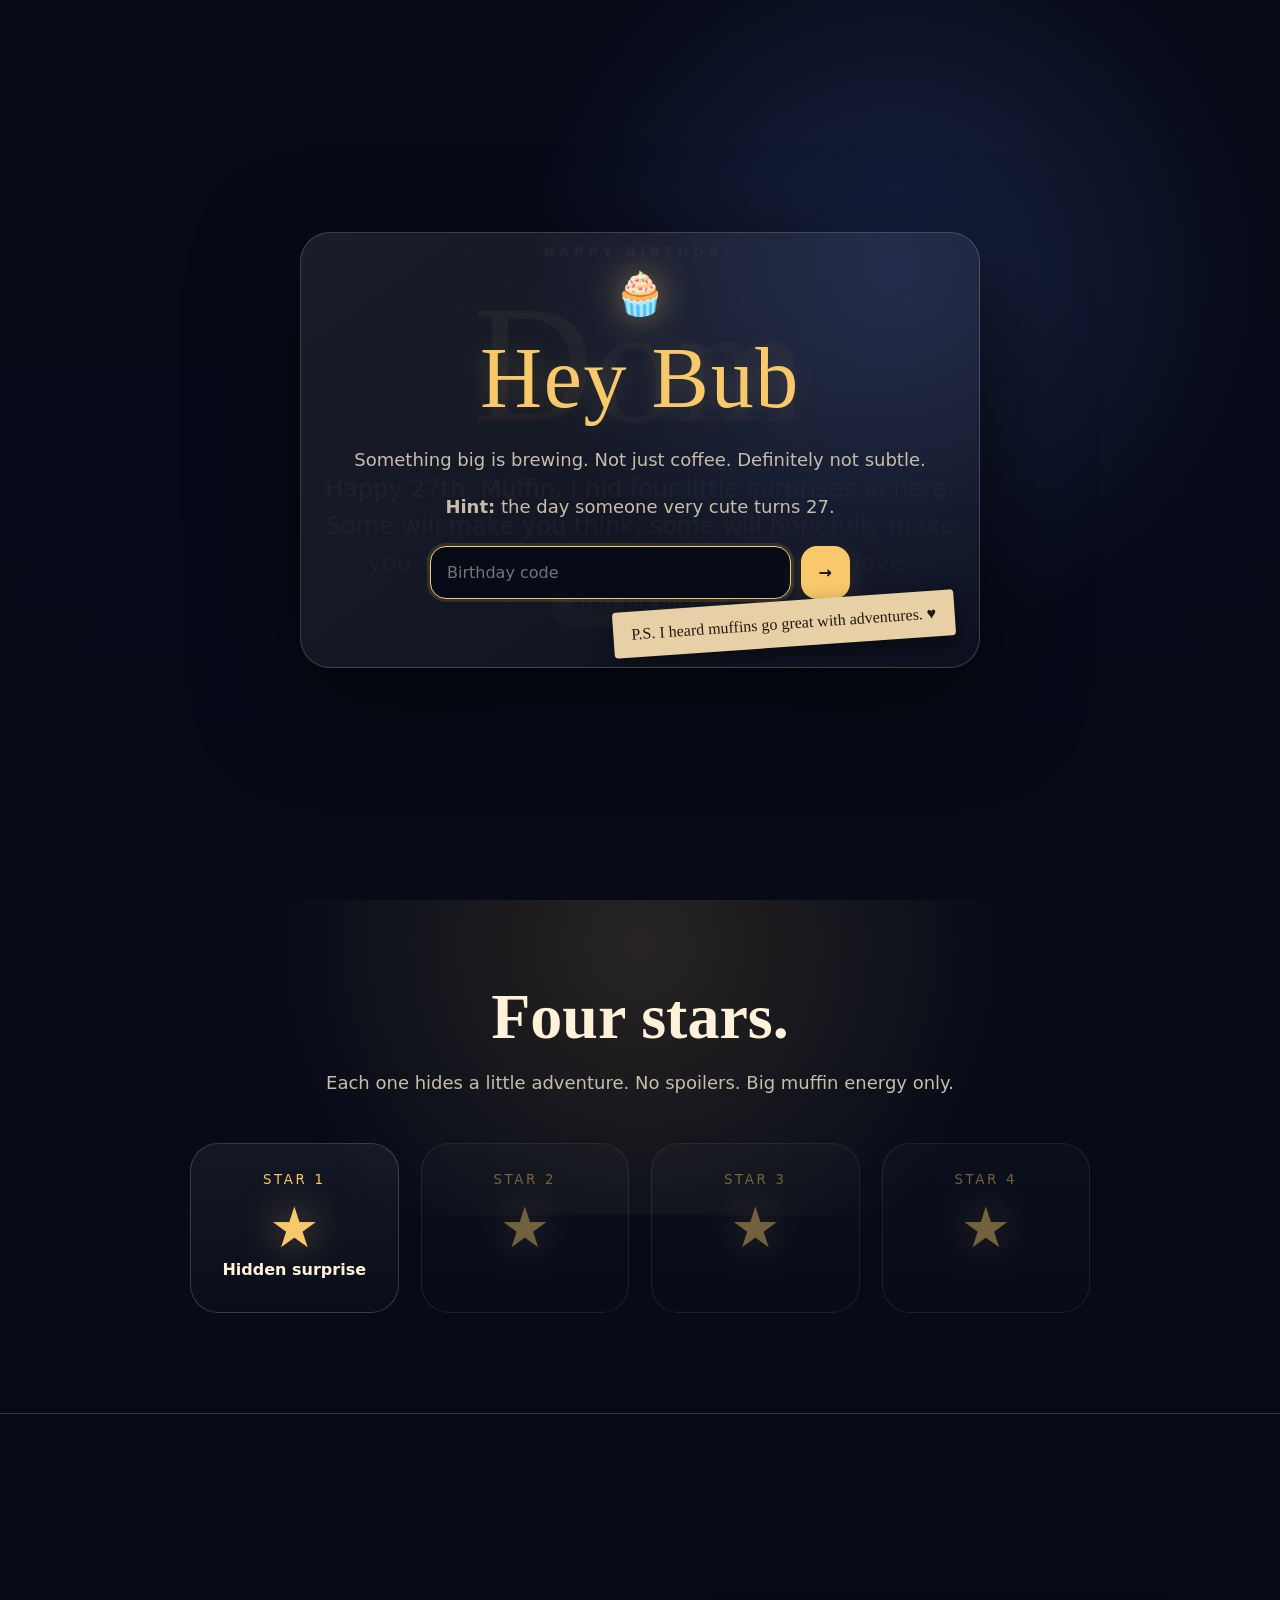
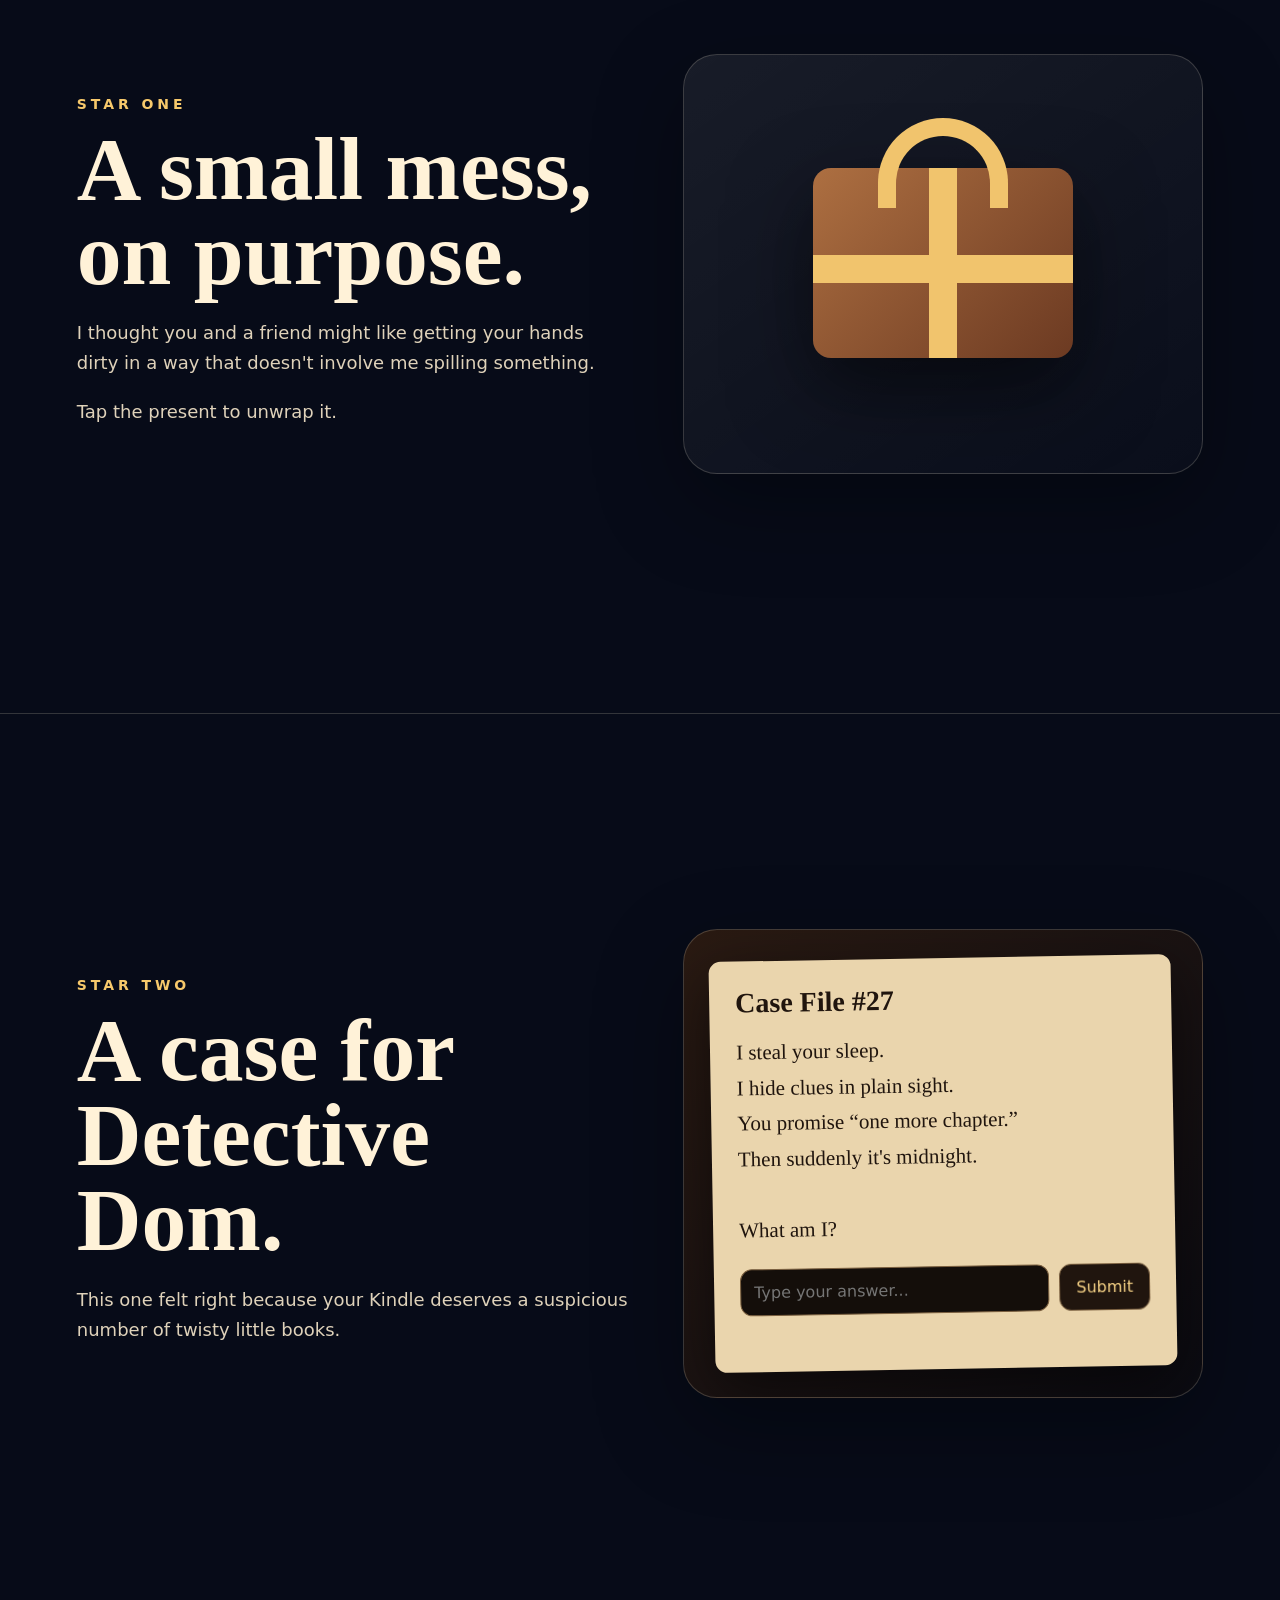
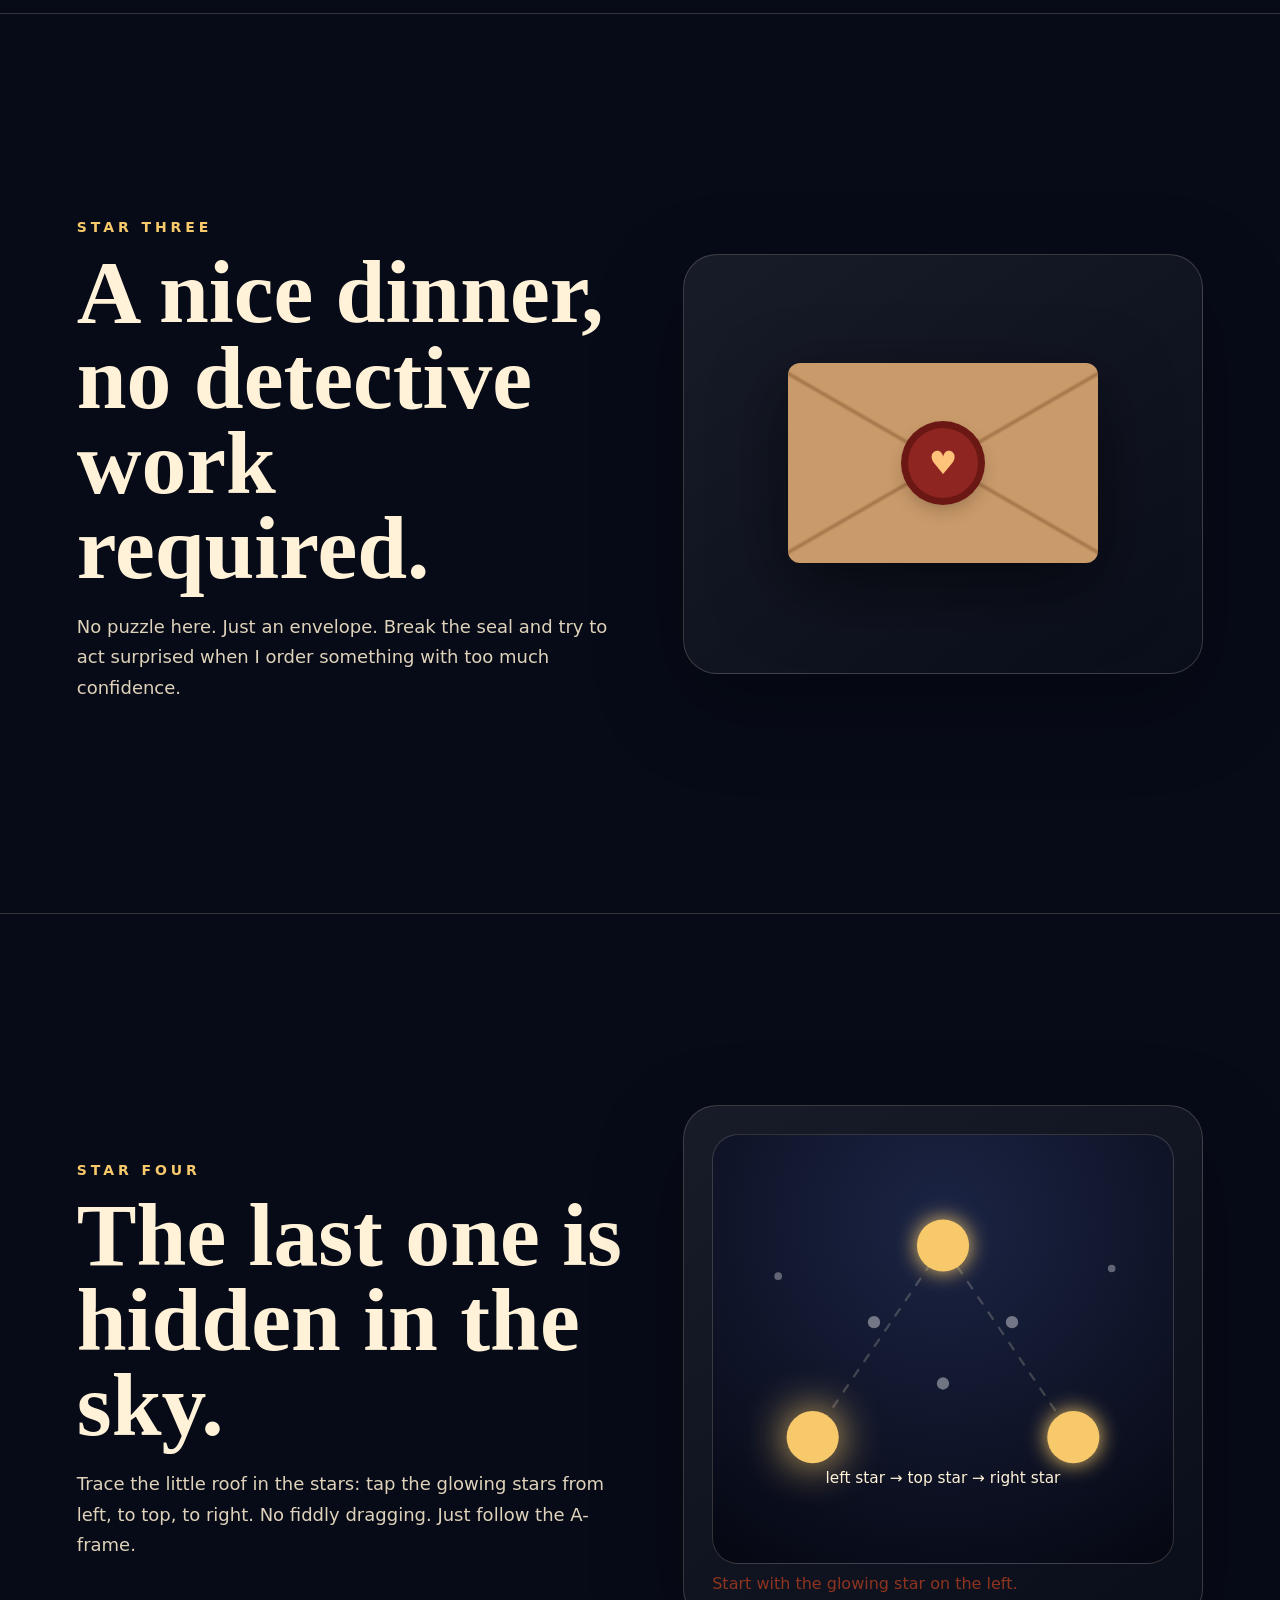
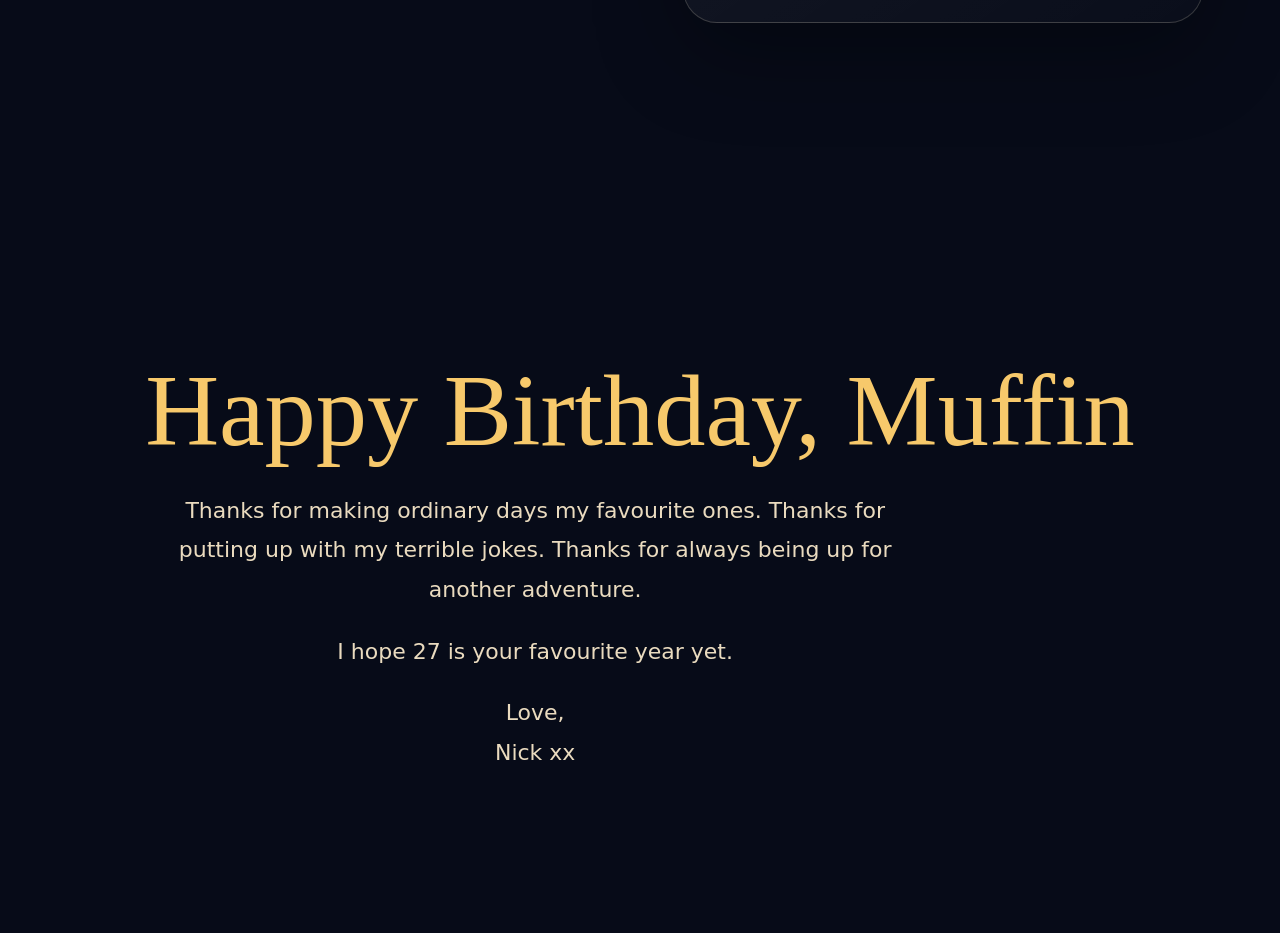
==== commit 0aa076b6: "Rename index 6.html to index.html" ====
--- a/index.html
+++ b/index.html
@@ -27,7 +27,7 @@
 /* Gift 3 */
 .envelope{height:360px;display:grid;place-items:center}.env{width:310px;height:200px;background:#c99a6a;border-radius:12px;position:relative;box-shadow:0 24px 70px #0008;cursor:grab}.env:before{content:"";position:absolute;inset:0;background:linear-gradient(150deg,transparent 49%,#95653c 50%,transparent 51%),linear-gradient(30deg,transparent 49%,#95653c 50%,transparent 51%);opacity:.7}.seal{position:absolute;left:50%;top:50%;transform:translate(-50%,-50%);width:70px;height:70px;border-radius:50%;background:#8e2521;box-shadow:0 0 0 7px #6b1815,0 8px 20px #0005;display:grid;place-items:center;color:#ffc27b;font-size:32px;transition:.3s}.env.open .seal{transform:translate(135px,-105px) rotate(30deg);opacity:.2}.invite{background:#f2dfbd;color:#1d130c;border-radius:16px;padding:30px;text-align:center;box-shadow:0 24px 70px #0008}.invite h4{font-family:Georgia,serif;font-size:40px;margin:0 0 10px}.invite p{color:#2b1b12;margin:8px 0}
 /* Gift 4 */
-.constellation{height:430px;background:radial-gradient(circle at 50% 20%,#1b2444,#050711);border-radius:26px;border:1px solid var(--line);position:relative;overflow:hidden}.constellation svg{position:absolute;inset:0;width:100%;height:100%}.node{cursor:pointer;filter:drop-shadow(0 0 14px #f7c96b);transition:.2s}.node:hover{transform:scale(1.15)}.node.done{fill:var(--gold)}.path{stroke:var(--gold);stroke-width:4;stroke-linecap:round;stroke-dasharray:800;stroke-dashoffset:800}.path.draw{animation:draw 1.2s forwards}@keyframes draw{to{stroke-dashoffset:0}}.final-reveal{padding:0;min-height:100vh}.cinema{min-height:100vh;display:grid;grid-template-columns:1fr 1fr;align-items:center;gap:50px;padding:90px 6vw;background:radial-gradient(circle at 70% 30%,#f7c96b17,transparent 32%),#050711}.aframe-art{height:min(72vh,680px);position:relative;border-radius:34px;overflow:hidden;background:linear-gradient(#081228,#0a0b0f);box-shadow:0 30px 100px #000a;border:1px solid var(--line)}.milky{position:absolute;inset:0;background-image:radial-gradient(circle,#fff 0 1px,transparent 2px),radial-gradient(circle,#f7c96b 0 1px,transparent 2px);background-size:90px 90px,140px 140px;opacity:.8}.mountains{position:absolute;left:0;right:0;bottom:0;height:45%;background:linear-gradient(145deg,transparent 48%,#101b14 49%),linear-gradient(220deg,transparent 52%,#0c1510 53%);background-size:55% 100%;background-repeat:no-repeat;background-position:left bottom,right bottom}.cabin{position:absolute;left:50%;bottom:8%;transform:translateX(-50%);width:56%;height:62%;clip-path:polygon(50% 0,100% 100%,0 100%);background:linear-gradient(90deg,#29160d,#b46f37 45%,#3d2113);box-shadow:0 0 60px #f7c96b55}.cabin:before{content:"";position:absolute;inset:8% 12%;clip-path:polygon(50% 0,100% 100%,0 100%);border:14px solid #111;}.door{position:absolute;left:42%;bottom:0;width:16%;height:34%;background:#ffcc7a;box-shadow:0 0 30px #f7c96b}.deck{position:absolute;left:18%;right:18%;bottom:5%;height:6px;background:#80502e;box-shadow:0 0 20px #f7c96b}.bath{position:absolute;right:11%;bottom:13%;width:94px;height:38px;border-radius:50%;border:8px solid #bfc5bd;background:#1a2430;box-shadow:0 0 30px #f7c96b44}.fairylights{position:absolute;left:19%;right:19%;bottom:34%;height:40px;border-top:2px dashed #f7c96baa}.fairylights:after{content:"✦ ✦ ✦ ✦ ✦ ✦ ✦";color:var(--gold);letter-spacing:18px;position:absolute;top:-13px;left:2%}.ending h2{font-size:clamp(50px,8vw,120px);line-height:.95;margin:0;color:var(--gold)}.ending p{font-size:21px;line-height:1.7;color:#f0dfc3}.handnote{background:#e7d0a6;color:#21190f;padding:22px;border-radius:6px;transform:rotate(-2deg);display:inline-block;box-shadow:0 20px 60px #0007;font-family:Georgia,serif;margin-top:18px}.complete{min-height:80vh;text-align:center;display:grid;place-items:center}.complete h2{font-size:clamp(52px,8vw,110px);color:var(--gold);margin:0}.complete p{max-width:780px;font-size:22px;line-height:1.8;color:#eadbbf}.egg{position:fixed;right:18px;bottom:18px;background:#ffffff0c;border:1px solid var(--line);border-radius:99px;padding:12px 15px;cursor:pointer;z-index:4}.toast{position:fixed;left:50%;bottom:30px;transform:translateX(-50%) translateY(30px);opacity:0;background:#151a2c;border:1px solid #f7c96b55;border-radius:16px;color:var(--cream);padding:14px 18px;z-index:20;transition:.3s}.toast.show{opacity:1;transform:translateX(-50%) translateY(0)}
+.constellation{height:430px;background:radial-gradient(circle at 50% 20%,#1b2444,#050711);border-radius:26px;border:1px solid var(--line);position:relative;overflow:hidden}.constellation svg{position:absolute;inset:0;width:100%;height:100%}.node{cursor:pointer;filter:drop-shadow(0 0 14px #f7c96b);transition:.2s}.node:hover{transform:scale(1.08)}.node.current{animation:starbeat 1s ease-in-out infinite;filter:drop-shadow(0 0 28px #f7c96b)}.node.done{fill:var(--gold)}@keyframes starbeat{50%{opacity:.65}}.path{stroke:var(--gold);stroke-width:4;stroke-linecap:round;stroke-dasharray:800;stroke-dashoffset:800}.path.draw{animation:draw 1.2s forwards}@keyframes draw{to{stroke-dashoffset:0}}.final-reveal{padding:0;min-height:100vh}.cinema{min-height:100vh;display:grid;grid-template-columns:1fr 1fr;align-items:center;gap:50px;padding:90px 6vw;background:radial-gradient(circle at 70% 30%,#f7c96b17,transparent 32%),#050711}.aframe-art{height:min(72vh,680px);position:relative;border-radius:34px;overflow:hidden;background:linear-gradient(#081228,#0a0b0f);box-shadow:0 30px 100px #000a;border:1px solid var(--line)}.milky{position:absolute;inset:0;background-image:radial-gradient(circle,#fff 0 1px,transparent 2px),radial-gradient(circle,#f7c96b 0 1px,transparent 2px);background-size:90px 90px,140px 140px;opacity:.8}.mountains{position:absolute;left:0;right:0;bottom:0;height:45%;background:linear-gradient(145deg,transparent 48%,#101b14 49%),linear-gradient(220deg,transparent 52%,#0c1510 53%);background-size:55% 100%;background-repeat:no-repeat;background-position:left bottom,right bottom}.cabin{position:absolute;left:50%;bottom:8%;transform:translateX(-50%);width:56%;height:62%;clip-path:polygon(50% 0,100% 100%,0 100%);background:linear-gradient(90deg,#29160d,#b46f37 45%,#3d2113);box-shadow:0 0 60px #f7c96b55}.cabin:before{content:"";position:absolute;inset:8% 12%;clip-path:polygon(50% 0,100% 100%,0 100%);border:14px solid #111;}.door{position:absolute;left:42%;bottom:0;width:16%;height:34%;background:#ffcc7a;box-shadow:0 0 30px #f7c96b}.deck{position:absolute;left:18%;right:18%;bottom:5%;height:6px;background:#80502e;box-shadow:0 0 20px #f7c96b}.bath{position:absolute;right:11%;bottom:13%;width:94px;height:38px;border-radius:50%;border:8px solid #bfc5bd;background:#1a2430;box-shadow:0 0 30px #f7c96b44}.fairylights{position:absolute;left:19%;right:19%;bottom:34%;height:40px;border-top:2px dashed #f7c96baa}.fairylights:after{content:"✦ ✦ ✦ ✦ ✦ ✦ ✦";color:var(--gold);letter-spacing:18px;position:absolute;top:-13px;left:2%}.ending h2{font-size:clamp(50px,8vw,120px);line-height:.95;margin:0;color:var(--gold)}.ending p{font-size:21px;line-height:1.7;color:#f0dfc3}.handnote{background:#e7d0a6;color:#21190f;padding:22px;border-radius:6px;transform:rotate(-2deg);display:inline-block;box-shadow:0 20px 60px #0007;font-family:Georgia,serif;margin-top:18px}.complete{min-height:80vh;text-align:center;display:grid;place-items:center}.complete h2{font-size:clamp(52px,8vw,110px);color:var(--gold);margin:0}.complete p{max-width:780px;font-size:22px;line-height:1.8;color:#eadbbf}.egg{position:fixed;right:18px;bottom:18px;background:#ffffff0c;border:1px solid var(--line);border-radius:99px;padding:12px 15px;cursor:pointer;z-index:4}.toast{position:fixed;left:50%;bottom:30px;transform:translateX(-50%) translateY(30px);opacity:0;background:#151a2c;border:1px solid #f7c96b55;border-radius:16px;color:var(--cream);padding:14px 18px;z-index:20;transition:.3s}.toast.show{opacity:1;transform:translateX(-50%) translateY(0)}
 @media(max-width:850px){section{padding:70px 22px}.stars-map{grid-template-columns:1fr 1fr}.chapter,.cinema{grid-template-columns:1fr}.note{position:static;margin-top:20px}.pass-row{flex-direction:column}.hero h1{font-size:72px}.chapter h2{font-size:48px}.panel{min-height:auto}.cinema{padding:70px 22px}.aframe-art{height:520px}}
 </style>
 </head>
@@ -46,7 +46,7 @@
 <main>
 <section class="hero" id="top">
   <div>
-    <h2>A little birthday adventure for</h2>
+    <h2>Happy Birthday</h2>
     <h1 class="script">Dom</h1>
     <p>Happy 27th, Muffin. I hid four little surprises in here. Some will make you think, some will hopefully make you smile, and one... I really hope you'll love.</p>
     <a class="primary" href="#map">Start the quest</a>
@@ -76,15 +76,16 @@
   <div class="panel"><div class="envelope"><div class="env" id="env"><div class="seal">♥</div></div><div class="invite hidden" id="v3"><h4>Grill Americano</h4><p>A voucher for us to use for a very nice dinner.</p><p>Dress code: looking cute. Mandatory.</p><button class="primary next" data-done="3" data-next="gift4">Light the final star</button></div></div></div>
 </section>
 <section class="chapter" id="gift4">
-  <div><h3>Star Four</h3><h2 class="serif">The last one is hidden in the sky.</h2><p>Draw the roofline in the stars. Start at the bottom left, climb to the top, then come back down. You'll know when it feels right.</p></div>
+  <div><h3>Star Four</h3><h2 class="serif">The last one is hidden in the sky.</h2><p>Trace the little roof in the stars: tap the glowing stars from left, to top, to right. No fiddly dragging. Just follow the A-frame.</p></div>
   <div class="panel"><div class="constellation" id="constellation"><svg viewBox="0 0 600 430">
+    <path id="ghostPath" d="M130 330 L300 80 L470 330" fill="none" stroke="#fff2d833" stroke-width="3" stroke-linecap="round" stroke-dasharray="10 14"/>
     <path id="roofPath" class="path" d="M130 330 L300 80 L470 330" fill="none"/>
-    <circle class="node" data-i="0" cx="130" cy="330" r="18" fill="#f7c96b"/>
-    <circle class="node" data-i="1" cx="300" cy="80" r="18" fill="#f7c96b"/>
-    <circle class="node" data-i="2" cx="470" cy="330" r="18" fill="#f7c96b"/>
-    <circle cx="210" cy="180" r="8" fill="#fff6"/><circle cx="390" cy="180" r="8" fill="#fff6"/><circle cx="300" cy="260" r="8" fill="#fff6"/>
-    <text x="300" y="395" text-anchor="middle" fill="#fff2d8" font-size="20">connect the three gold stars</text>
-  </svg></div><div id="constMsg" class="hint"></div></div>
+    <circle class="node current" data-i="0" cx="130" cy="330" r="34" fill="#f7c96b"/>
+    <circle class="node" data-i="1" cx="300" cy="80" r="34" fill="#f7c96b"/>
+    <circle class="node" data-i="2" cx="470" cy="330" r="34" fill="#f7c96b"/>
+    <circle cx="210" cy="180" r="8" fill="#fff6"/><circle cx="390" cy="180" r="8" fill="#fff6"/><circle cx="300" cy="260" r="8" fill="#fff6"/><circle cx="85" cy="120" r="5" fill="#fff5"/><circle cx="520" cy="110" r="5" fill="#fff5"/>
+    <text x="300" y="390" text-anchor="middle" fill="#fff2d8" font-size="20">left star → top star → right star</text>
+  </svg></div><div id="constMsg" class="hint">Start with the glowing star on the left.</div></div>
 </section>
 <section class="final-reveal hidden" id="final">
   <div class="cinema"><div class="aframe-art"><div class="milky"></div><div class="mountains"></div><div class="cabin"><div class="door"></div></div><div class="deck"></div><div class="fairylights"></div><div class="bath"></div></div><div class="ending"><h2 class="serif">One more adventure.</h2><p>Under the stars. In the bush. Just us.</p><p>A tiny A-frame stay with long baths, slow mornings and absolutely no reason to rush anywhere.</p><div class="handnote">Hunter Valley-ish. Mystery mode. Big muffin energy.</div></div></div>
@@ -102,7 +103,7 @@
 document.getElementById('env').onclick=()=>{env.classList.add('open');setTimeout(()=>{env.classList.add('hidden');v3.classList.remove('hidden')},450)};
 document.querySelectorAll('.next').forEach(btn=>btn.addEventListener('click',()=>{const d=btn.dataset.done; const labels={1:'Craft & Soul',2:'Kindle voucher',3:'Dinner date'};done(d,labels[d]);unlock(Number(d)+1);document.getElementById(btn.dataset.next).scrollIntoView({behavior:'smooth'});}));
 document.getElementById('riddleForm').addEventListener('submit',e=>{e.preventDefault();const a=riddleInput.value.toLowerCase().trim();const good=['thriller','crime thriller','crime novel','novel','book','story'];if(good.some(g=>a.includes(g))){riddleHint.textContent='Correct. Suspiciously clever.';v2.classList.remove('hidden');v2.classList.add('revealed')}else{riddleHint.textContent='Not quite. Think twisty Kindle obsession.'}});
-let order=[0,1,2],pos=0;document.querySelectorAll('.node').forEach(node=>node.addEventListener('click',()=>{const i=+node.dataset.i;if(i===order[pos]){node.classList.add('done');pos++;constMsg.textContent=['Good start.','Yep. Roofline forming...','There it is.'][pos-1]||'';if(pos===3){roofPath.classList.add('draw');done(4,'Tiny home escape');setTimeout(()=>{document.getElementById('final').classList.remove('hidden');document.getElementById('final').scrollIntoView({behavior:'smooth'})},1300)}}else{constMsg.textContent='Almost. Start from the left, up to the top, then down.'}}));
+let order=[0,1,2],pos=0;const nodes=[...document.querySelectorAll('.node')];function setCurrent(){nodes.forEach(n=>n.classList.remove('current'));if(nodes[pos])nodes[pos].classList.add('current')}nodes.forEach(node=>node.addEventListener('click',()=>{const i=+node.dataset.i;if(i===order[pos]){node.classList.add('done');node.classList.remove('current');pos++;constMsg.textContent=['Good start. Now climb to the top.','Yep. Now come back down to the right.','There it is.'][pos-1]||'';setCurrent();if(pos===3){roofPath.classList.add('draw');done(4,'Tiny home escape');constMsg.textContent='A-frame acquired. Big muffin energy.';setTimeout(()=>{document.getElementById('final').classList.remove('hidden');document.getElementById('final').scrollIntoView({behavior:'smooth'})},1200)}}else{constMsg.textContent='So close. Follow the roofline: left, top, right.';nodes[pos]?.classList.add('current')}}));
 egg.onclick=()=>{toast.classList.add('show');setTimeout(()=>toast.classList.remove('show'),2400)};
 </script>
 </body>
